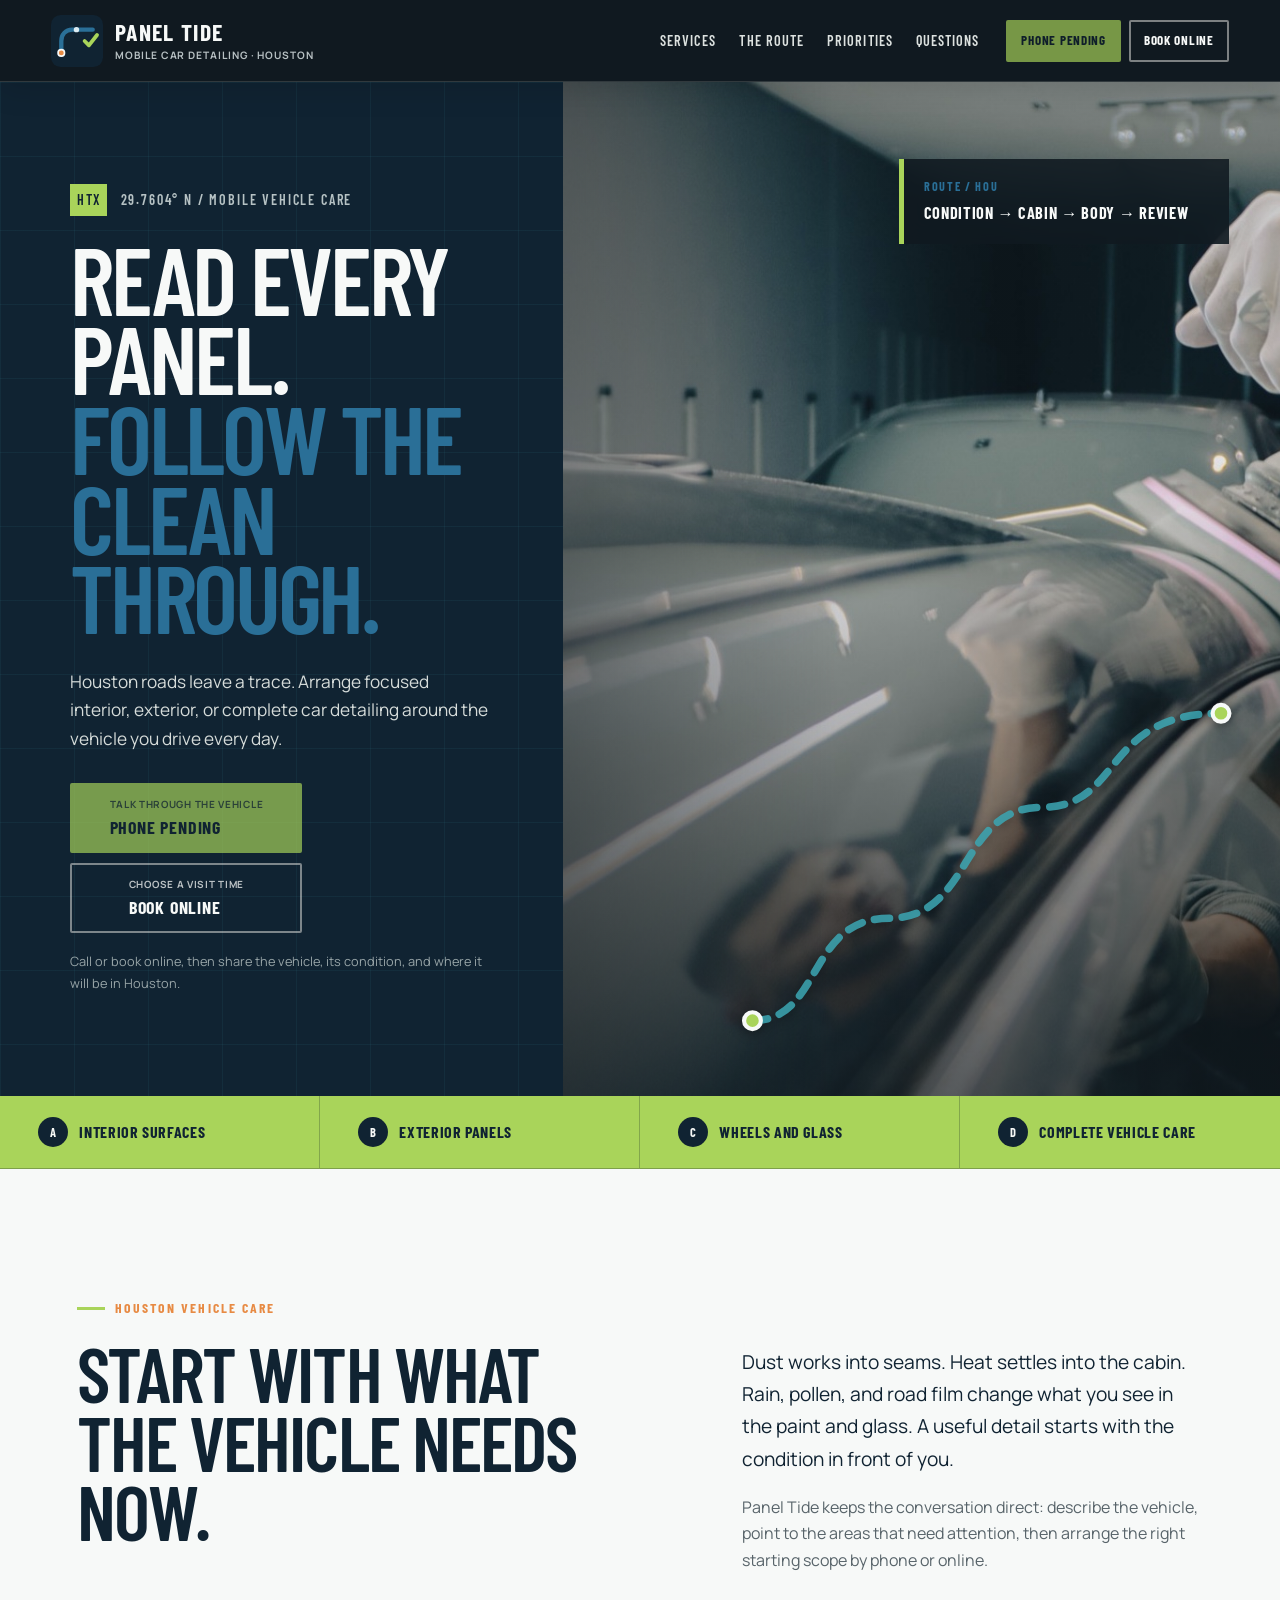
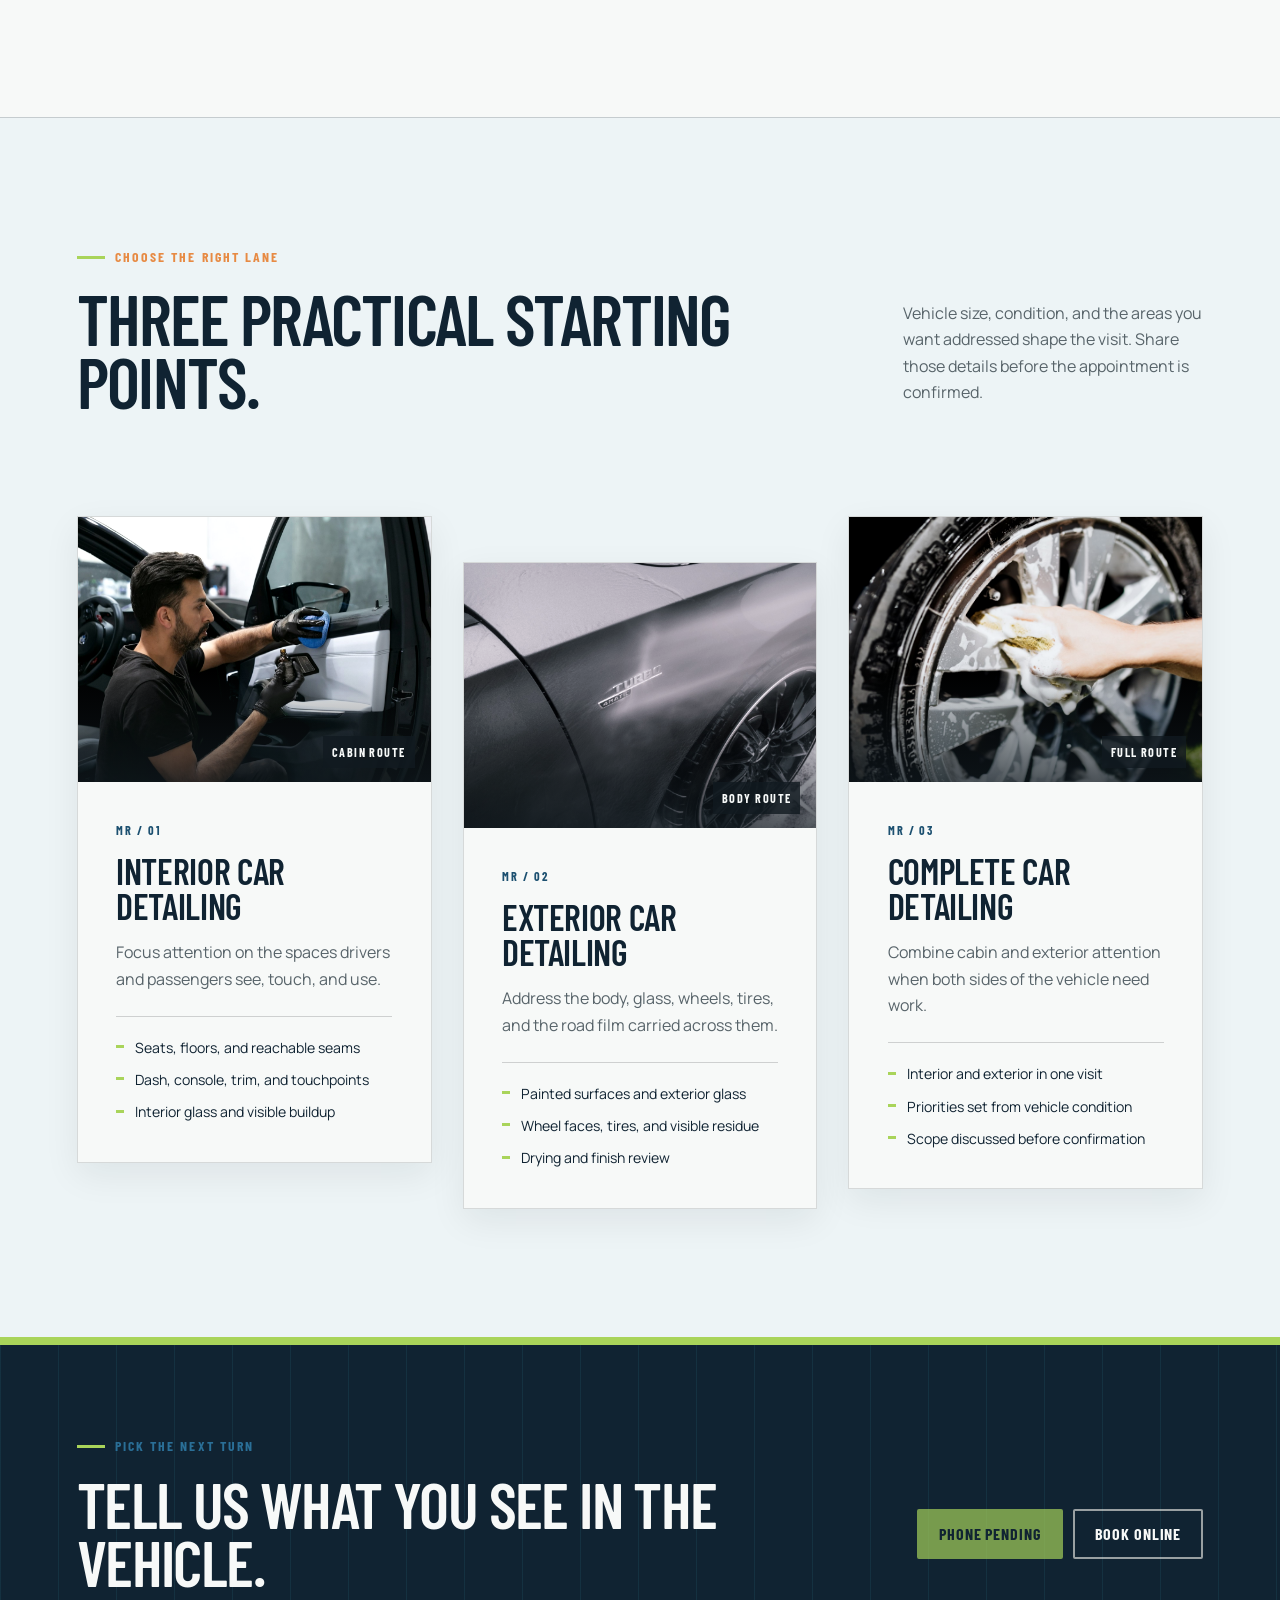
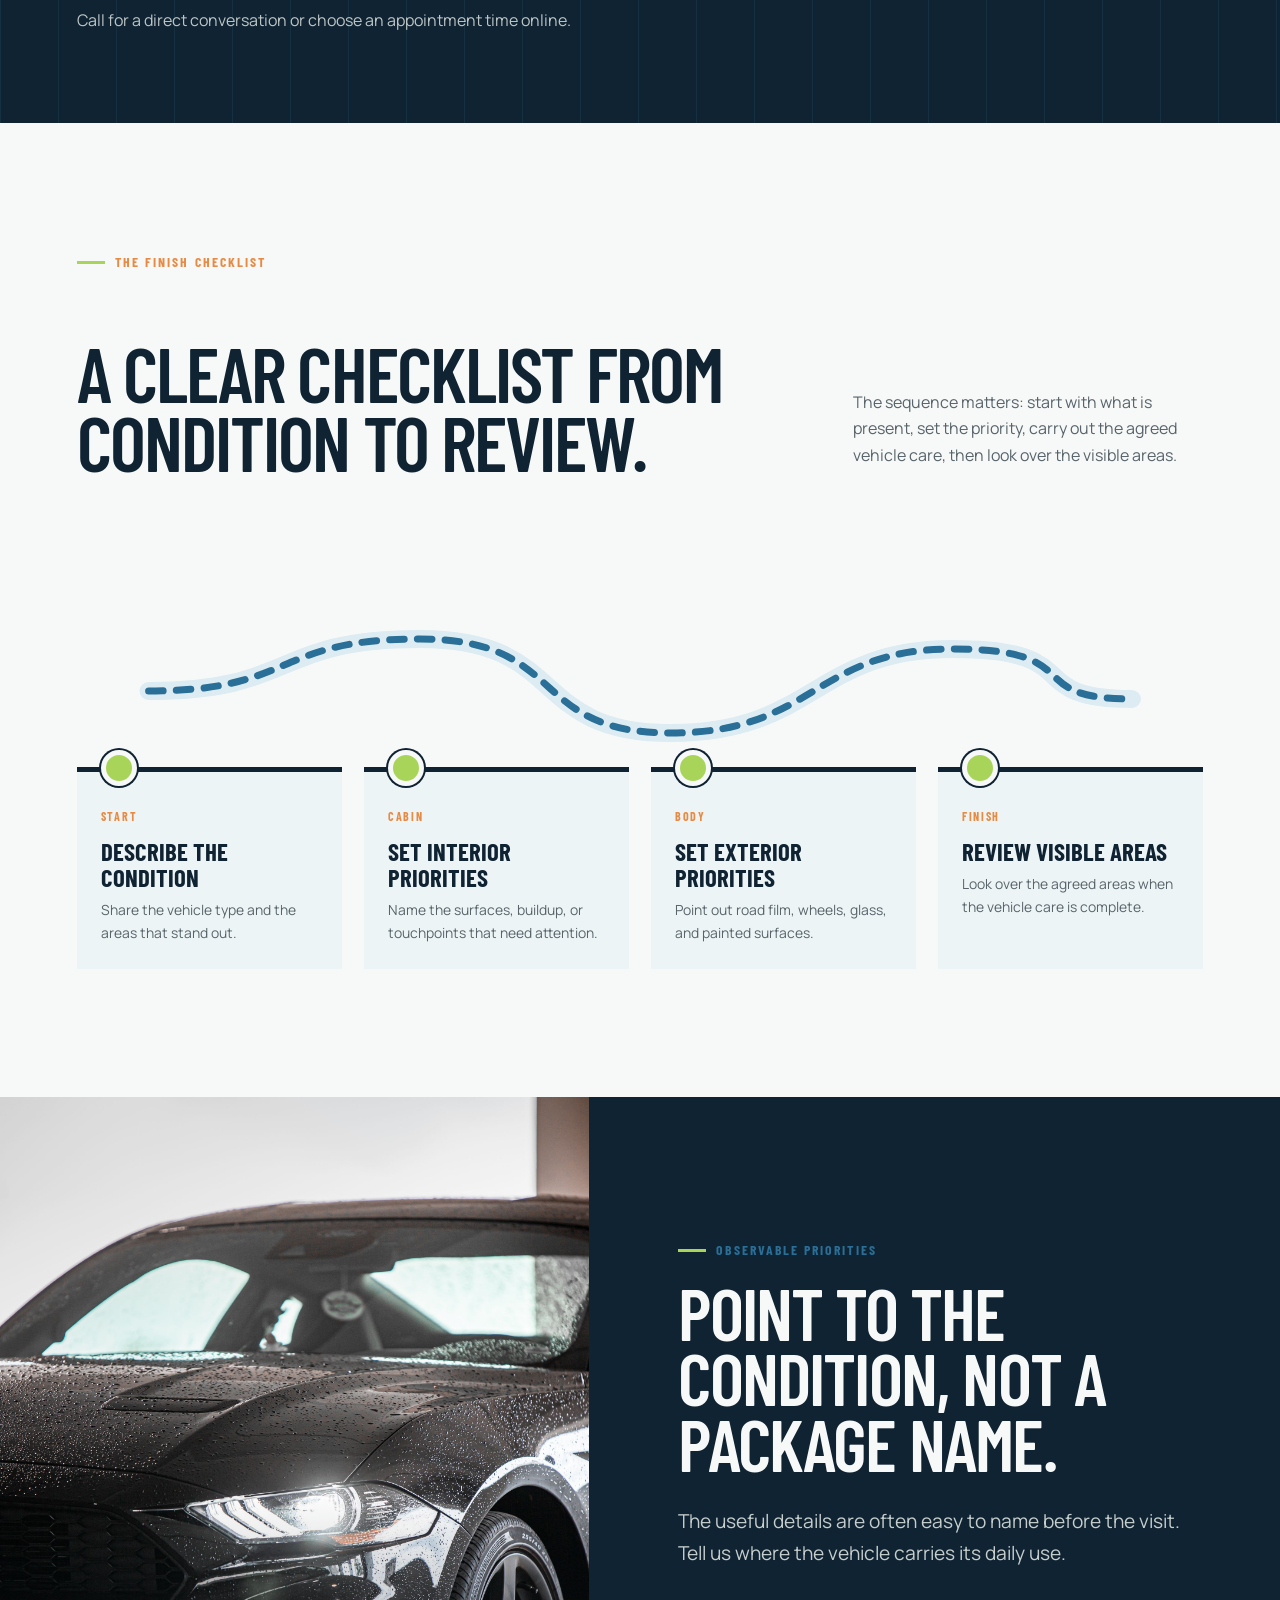
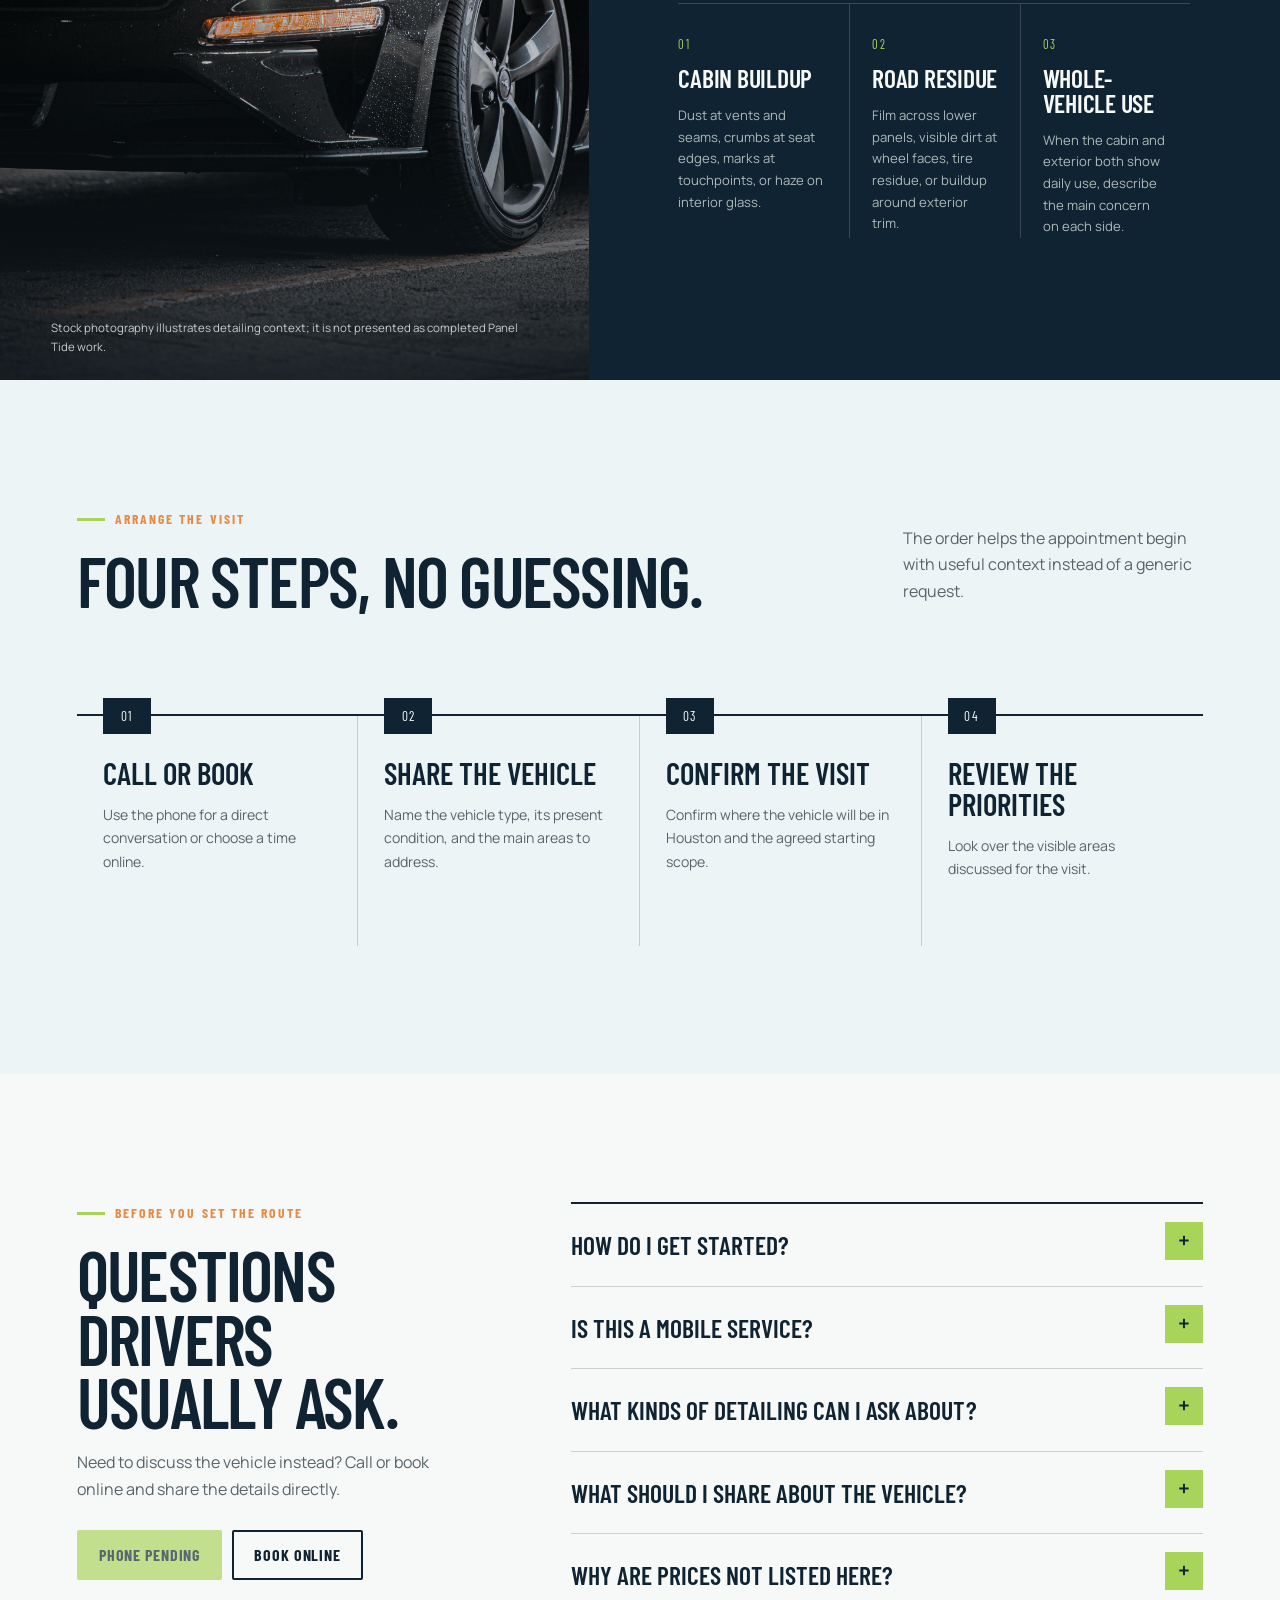
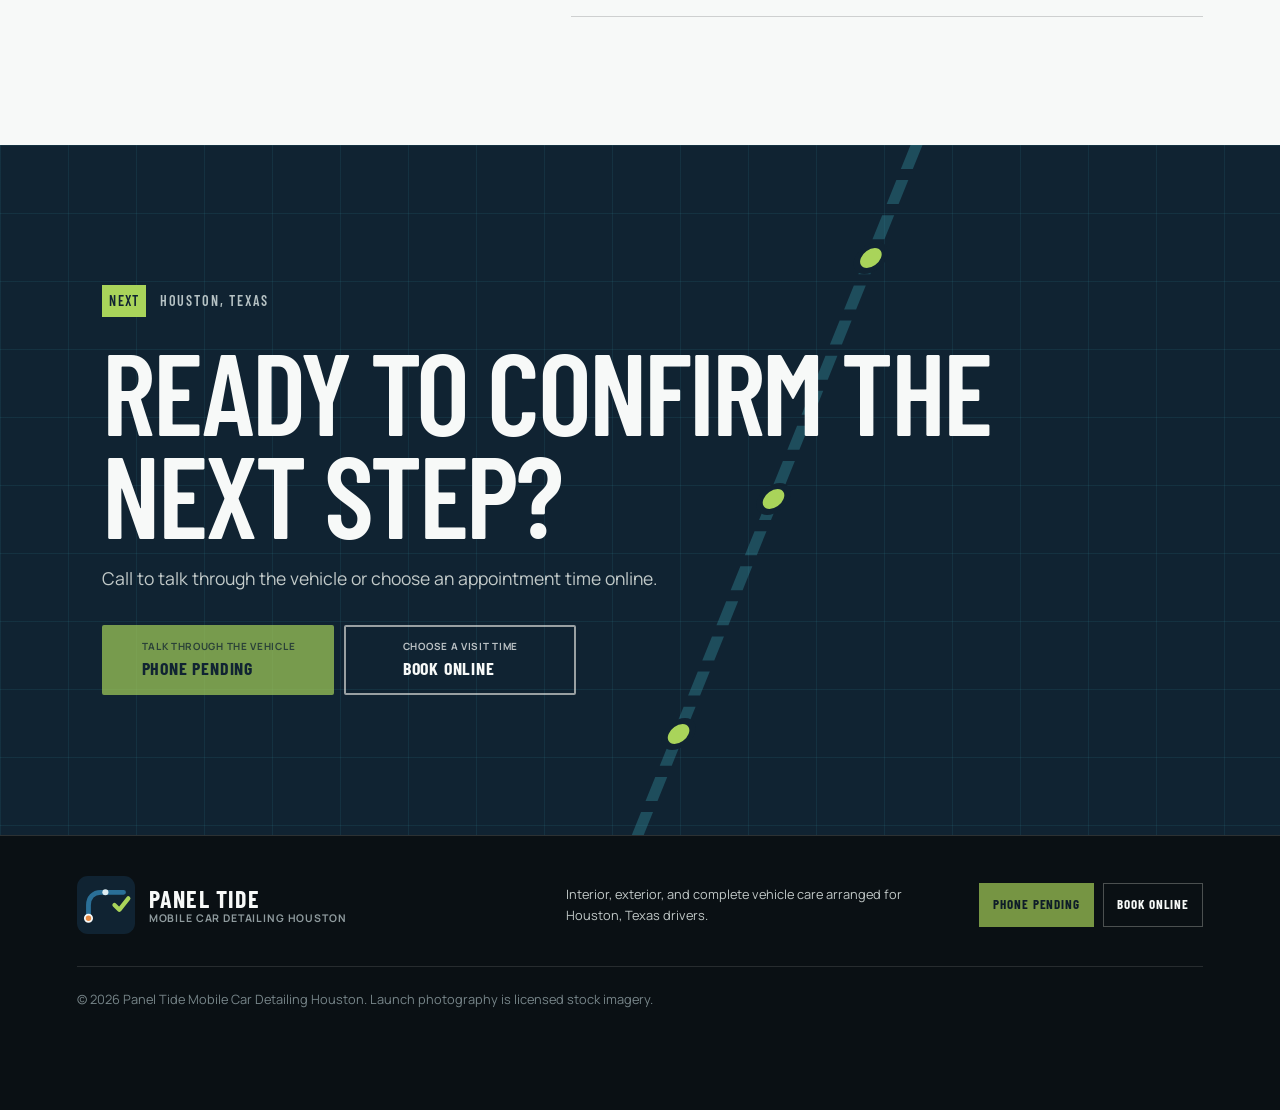
==== index.html @ 8e7f06dc "feat: launch Panel Tide website" ====
<!doctype html>
<html lang="en">
<head>
  <meta charset="utf-8">
  <meta name="viewport" content="width=device-width, initial-scale=1">
  <title>Panel Tide Mobile Car Detailing Houston, TX</title>
  <meta name="description" content="Mobile car detailing in Houston, Texas for interior, exterior, and complete vehicle care. Call Panel Tide or book an appointment online.">
  <meta name="theme-color" content="#102332">
  <meta property="og:title" content="Panel Tide Mobile Car Detailing Houston">
  <meta property="og:description" content="Call or book mobile car detailing for interior, exterior, and complete vehicle care in Houston, Texas.">
  <meta property="og:type" content="website">
  <meta property="og:url" content="https://paneltide.shop/">
  <meta property="og:image" content="https://paneltide.shop/assets/hero-route.jpg">
  <link rel="canonical" href="https://paneltide.shop/">
  <link rel="icon" href="/assets/favicon.svg" type="image/svg+xml">
  <link rel="preconnect" href="https://fonts.googleapis.com">
  <link rel="preconnect" href="https://fonts.gstatic.com" crossorigin>
  <link href="https://fonts.googleapis.com/css2?family=Barlow+Condensed:wght@500;600;700&family=Manrope:wght@400;500;600;700&display=swap" rel="stylesheet">
  <link rel="preload" href="/assets/hero-route.jpg" as="image">
  <link rel="stylesheet" href="/styles.css">
  <script type="application/ld+json">
  {
    "@context": "https://schema.org",
    "@type": "LocalBusiness",
    "name": "Panel Tide Mobile Car Detailing Houston",
    "url": "https://paneltide.shop/",
    "description": "Mobile car detailing in Houston, Texas with interior, exterior, and complete vehicle care appointments.",
    "areaServed": {
      "@type": "City",
      "name": "Houston",
      "containedInPlace": {
        "@type": "State",
        "name": "Texas"
      }
    },
    "hasOfferCatalog": {
      "@type": "OfferCatalog",
      "name": "Car detailing services",
      "itemListElement": [
        {"@type": "Offer", "itemOffered": {"@type": "Service", "name": "Interior car detailing"}},
        {"@type": "Offer", "itemOffered": {"@type": "Service", "name": "Exterior car detailing"}},
        {"@type": "Offer", "itemOffered": {"@type": "Service", "name": "Complete car detailing"}}
      ]
    }
  }
  </script>
</head>
<body>
  <a class="skip-link" href="#main">Skip to content</a>

  <header class="site-header" data-header>
    <a class="brand" href="#top" aria-label="Panel Tide home">
      <img src="/assets/logo.svg" width="52" height="52" alt="">
      <span class="brand-words">
        <strong>Panel Tide</strong>
        <small>Mobile Car Detailing · Houston</small>
      </span>
    </a>

    <button class="menu-toggle" type="button" aria-expanded="false" aria-controls="site-nav">
      <span class="sr-only">Open menu</span>
      <i></i><i></i><i></i>
    </button>

    <nav class="site-nav" id="site-nav" aria-label="Primary navigation">
      <a href="#services">Services</a>
      <a href="#route">The route</a>
      <a href="#priorities">Priorities</a>
      <a href="#questions">Questions</a>
      <div class="nav-actions">
        <a class="button button-call button-small" href="#contact" aria-disabled="true">Phone pending</a>
        <a class="button button-book button-small" href="https://cal.com/sumitdatta/auto-detail-service">Book online</a>
      </div>
    </nav>
  </header>

  <main id="main">
    <section class="hero" id="top">
      <div class="hero-copy">
        <p class="coordinate"><span>HTX</span> 29.7604° N / Mobile vehicle care</p>
        <h1>Read every panel. <em>Follow the clean through.</em></h1>
        <p class="hero-lede">Houston roads leave a trace. Arrange focused interior, exterior, or complete car detailing around the vehicle you drive every day.</p>
        <div class="action-pair hero-actions">
          <a class="button button-call button-large" href="#contact" aria-disabled="true">
            <span>Talk through the vehicle</span>
            <strong>Phone pending</strong>
          </a>
          <a class="button button-book button-large" href="https://cal.com/sumitdatta/auto-detail-service">
            <span>Choose a visit time</span>
            <strong>Book online</strong>
          </a>
        </div>
        <p class="microcopy">Call or book online, then share the vehicle, its condition, and where it will be in Houston.</p>
      </div>

      <div class="hero-image" role="img" aria-label="A polished vehicle panel under inspection light">
        <div class="hero-image-scrim"></div>
        <div class="hero-map-card" aria-hidden="true">
          <span>ROUTE / HOU</span>
          <strong>Condition → Cabin → Body → Review</strong>
        </div>
        <svg class="hero-route-line" viewBox="0 0 700 560" aria-hidden="true">
          <path d="M72 470 C156 470 136 348 235 348 S318 216 416 216 S487 104 630 104"/>
          <circle cx="72" cy="470" r="10"/>
          <circle cx="630" cy="104" r="10"/>
        </svg>
      </div>
    </section>

    <section class="road-strip" aria-label="Service focus">
      <p><span>A</span> Interior surfaces</p>
      <p><span>B</span> Exterior panels</p>
      <p><span>C</span> Wheels and glass</p>
      <p><span>D</span> Complete vehicle care</p>
    </section>

    <section class="section intro" aria-labelledby="intro-title">
      <div class="section-label">Houston vehicle care</div>
      <div class="intro-grid">
        <h2 id="intro-title">Start with what the vehicle needs now.</h2>
        <div class="intro-copy">
          <p class="lead">Dust works into seams. Heat settles into the cabin. Rain, pollen, and road film change what you see in the paint and glass. A useful detail starts with the condition in front of you.</p>
          <p>Panel Tide keeps the conversation direct: describe the vehicle, point to the areas that need attention, then arrange the right starting scope by phone or online.</p>
        </div>
      </div>
    </section>

    <section class="section services" id="services" aria-labelledby="services-title">
      <div class="section-heading">
        <div>
          <p class="section-kicker">Choose the right lane</p>
          <h2 id="services-title">Three practical starting points.</h2>
        </div>
        <p>Vehicle size, condition, and the areas you want addressed shape the visit. Share those details before the appointment is confirmed.</p>
      </div>

      <div class="service-grid">
        <article class="service-card">
          <div class="service-photo">
            <img src="/assets/service-interior.jpg" alt="A vehicle interior receiving careful surface cleaning" loading="lazy">
            <span>Cabin route</span>
          </div>
          <div class="service-content">
            <p class="service-code">MR / 01</p>
            <h3>Interior car detailing</h3>
            <p>Focus attention on the spaces drivers and passengers see, touch, and use.</p>
            <ul>
              <li>Seats, floors, and reachable seams</li>
              <li>Dash, console, trim, and touchpoints</li>
              <li>Interior glass and visible buildup</li>
            </ul>
          </div>
        </article>

        <article class="service-card service-card-offset">
          <div class="service-photo">
            <img src="/assets/service-foam.jpg" alt="A dark car covered with wash foam" loading="lazy">
            <span>Body route</span>
          </div>
          <div class="service-content">
            <p class="service-code">MR / 02</p>
            <h3>Exterior car detailing</h3>
            <p>Address the body, glass, wheels, tires, and the road film carried across them.</p>
            <ul>
              <li>Painted surfaces and exterior glass</li>
              <li>Wheel faces, tires, and visible residue</li>
              <li>Drying and finish review</li>
            </ul>
          </div>
        </article>

        <article class="service-card">
          <div class="service-photo">
            <img src="/assets/service-wheel.jpg" alt="A vehicle wheel covered with cleaning foam" loading="lazy">
            <span>Full route</span>
          </div>
          <div class="service-content">
            <p class="service-code">MR / 03</p>
            <h3>Complete car detailing</h3>
            <p>Combine cabin and exterior attention when both sides of the vehicle need work.</p>
            <ul>
              <li>Interior and exterior in one visit</li>
              <li>Priorities set from vehicle condition</li>
              <li>Scope discussed before confirmation</li>
            </ul>
          </div>
        </article>
      </div>
    </section>

    <section class="route-callout" aria-label="Contact Panel Tide">
      <div>
        <p class="section-kicker">Pick the next turn</p>
        <h2>Tell us what you see in the vehicle.</h2>
        <p>Call for a direct conversation or choose an appointment time online.</p>
      </div>
      <div class="action-pair">
        <a class="button button-call" href="#contact" aria-disabled="true">Phone pending</a>
        <a class="button button-book button-book-light" href="https://cal.com/sumitdatta/auto-detail-service">Book online</a>
      </div>
    </section>

    <section class="section route-section" id="route" aria-labelledby="route-title">
      <div class="route-intro">
        <p class="section-kicker">The finish checklist</p>
        <h2 id="route-title">A clear checklist from condition to review.</h2>
        <p>The sequence matters: start with what is present, set the priority, carry out the agreed vehicle care, then look over the visible areas.</p>
      </div>

      <div class="route-map">
        <svg viewBox="0 0 1100 190" preserveAspectRatio="none" aria-hidden="true">
          <path class="route-base" d="M70 100 C215 100 190 48 335 48 S440 142 580 142 S720 58 855 58 S920 108 1030 108"/>
          <path class="route-progress" d="M70 100 C215 100 190 48 335 48 S440 142 580 142 S720 58 855 58 S920 108 1030 108"/>
        </svg>
        <ol class="waypoints">
          <li>
            <span>Start</span>
            <strong>Describe the condition</strong>
            <p>Share the vehicle type and the areas that stand out.</p>
          </li>
          <li>
            <span>Cabin</span>
            <strong>Set interior priorities</strong>
            <p>Name the surfaces, buildup, or touchpoints that need attention.</p>
          </li>
          <li>
            <span>Body</span>
            <strong>Set exterior priorities</strong>
            <p>Point out road film, wheels, glass, and painted surfaces.</p>
          </li>
          <li>
            <span>Finish</span>
            <strong>Review visible areas</strong>
            <p>Look over the agreed areas when the vehicle care is complete.</p>
          </li>
        </ol>
      </div>
    </section>

    <section class="priorities" id="priorities" aria-labelledby="priorities-title">
      <div class="priority-image">
        <img src="/assets/detail-wet-paint.jpg" alt="Water droplets reflecting light on dark vehicle paint" loading="lazy">
        <p>Stock photography illustrates detailing context; it is not presented as completed Panel Tide work.</p>
      </div>
      <div class="priority-copy">
        <p class="section-kicker">Observable priorities</p>
        <h2 id="priorities-title">Point to the condition, not a package name.</h2>
        <p class="lead">The useful details are often easy to name before the visit. Tell us where the vehicle carries its daily use.</p>
        <div class="priority-list">
          <article>
            <span>01</span>
            <h3>Cabin buildup</h3>
            <p>Dust at vents and seams, crumbs at seat edges, marks at touchpoints, or haze on interior glass.</p>
          </article>
          <article>
            <span>02</span>
            <h3>Road residue</h3>
            <p>Film across lower panels, visible dirt at wheel faces, tire residue, or buildup around exterior trim.</p>
          </article>
          <article>
            <span>03</span>
            <h3>Whole-vehicle use</h3>
            <p>When the cabin and exterior both show daily use, describe the main concern on each side.</p>
          </article>
        </div>
      </div>
    </section>

    <section class="section process" aria-labelledby="process-title">
      <div class="section-heading">
        <div>
          <p class="section-kicker">Arrange the visit</p>
          <h2 id="process-title">Four steps, no guessing.</h2>
        </div>
        <p>The order helps the appointment begin with useful context instead of a generic request.</p>
      </div>
      <ol class="process-grid">
        <li><span>Call or book</span><p>Use the phone for a direct conversation or choose a time online.</p></li>
        <li><span>Share the vehicle</span><p>Name the vehicle type, its present condition, and the main areas to address.</p></li>
        <li><span>Confirm the visit</span><p>Confirm where the vehicle will be in Houston and the agreed starting scope.</p></li>
        <li><span>Review the priorities</span><p>Look over the visible areas discussed for the visit.</p></li>
      </ol>
    </section>

    <section class="section questions" id="questions" aria-labelledby="questions-title">
      <div class="questions-intro">
        <p class="section-kicker">Before you set the route</p>
        <h2 id="questions-title">Questions drivers usually ask.</h2>
        <p>Need to discuss the vehicle instead? Call or book online and share the details directly.</p>
        <div class="action-pair questions-actions">
          <a class="button button-call" href="#contact" aria-disabled="true">Phone pending</a>
          <a class="button button-book button-book-dark" href="https://cal.com/sumitdatta/auto-detail-service">Book online</a>
        </div>
      </div>
      <div class="faq-list">
        <details>
          <summary>How do I get started?</summary>
          <p>Phone pending or book online. Share the vehicle type, its condition, the areas that need attention, and where it will be in Houston.</p>
        </details>
        <details>
          <summary>Is this a mobile service?</summary>
          <p>Yes. Panel Tide is built around mobile car detailing in Houston. Confirm the location and visit details when you call or book.</p>
        </details>
        <details>
          <summary>What kinds of detailing can I ask about?</summary>
          <p>Start with interior, exterior, or complete car detailing. The vehicle size, condition, and visible priorities help shape the scope.</p>
        </details>
        <details>
          <summary>What should I share about the vehicle?</summary>
          <p>Share the vehicle type, what you can see now, any areas that need focused attention, and where the vehicle will be for the visit.</p>
        </details>
        <details>
          <summary>Why are prices not listed here?</summary>
          <p>Vehicle size, condition, and the requested scope vary. Discuss the vehicle by phone or through the booking path before the visit is confirmed.</p>
        </details>
      </div>
    </section>

    <section class="final-cta" id="contact">
      <div class="final-route-mark" aria-hidden="true">
        <span></span><span></span><span></span>
      </div>
      <p class="coordinate"><span>NEXT</span> Houston, Texas</p>
      <h2>Ready to confirm the next step?</h2>
      <p>Call to talk through the vehicle or choose an appointment time online.</p>
      <div class="action-pair final-actions">
        <a class="button button-call button-large" href="#contact" aria-disabled="true">
          <span>Talk through the vehicle</span>
          <strong>Phone pending</strong>
        </a>
        <a class="button button-book button-book-light button-large" href="https://cal.com/sumitdatta/auto-detail-service">
          <span>Choose a visit time</span>
          <strong>Book online</strong>
        </a>
      </div>
    </section>
  </main>

  <footer class="site-footer">
    <div class="footer-brand">
      <img src="/assets/logo.svg" width="58" height="58" alt="">
      <div><strong>Panel Tide</strong><span>Mobile Car Detailing Houston</span></div>
    </div>
    <p>Interior, exterior, and complete vehicle care arranged for Houston, Texas drivers.</p>
    <div class="footer-actions">
      <a href="#contact" aria-disabled="true">Phone pending</a>
      <a href="https://cal.com/sumitdatta/auto-detail-service">Book online</a>
    </div>
    <p class="footer-fine">© <span data-year>2026</span> Panel Tide Mobile Car Detailing Houston. Launch photography is licensed stock imagery.</p>
  </footer>

  <div class="mobile-action-bar" aria-label="Contact options">
    <a href="#contact" aria-disabled="true"><span>Call</span><strong>Phone pending</strong></a>
    <a href="https://cal.com/sumitdatta/auto-detail-service"><span>Schedule</span><strong>Book online</strong></a>
  </div>

  <script src="/script.js" defer></script>
</body>
</html>
---- styles.css ----
:root {
  --asphalt: #111a20;
  --asphalt-2: #1b2830;
  --rain: #3ca6b3;
  --rain-deep: #237985;
  --lane: #f5f3ed;
  --concrete: #d6d7d1;
  --concrete-light: #e8e8e2;
  --signal: #f2a900;
  --signal-dark: #b87700;
  --tail: #7a2738;
  --white: #ffffff;
  --ink-muted: #58646a;
  --line: rgba(17, 26, 32, 0.18);
  --header-height: 82px;
  --display: "Barlow Condensed", "Arial Narrow", sans-serif;
  --body: "Manrope", "Trebuchet MS", sans-serif;
  --shadow: 0 32px 80px rgba(17, 26, 32, 0.16);
}

/* Panel Tide identity layer */
:root {
  --asphalt: #102332;
  --asphalt-2: #1c3a4d;
  --rain: #2a6f97;
  --rain-deep: #1c5070;
  --lane: #f7f9f8;
  --concrete: #ddecf2;
  --concrete-light: #edf4f6;
  --signal: #a9d45a;
  --signal-dark: #6f9b2d;
  --tail: #e78a43;
}

a[aria-disabled="true"] {
  pointer-events: none;
  cursor: not-allowed;
  opacity: 0.68;
}

* {
  box-sizing: border-box;
}

html {
  scroll-behavior: smooth;
  scroll-padding-top: calc(var(--header-height) + 18px);
}

body {
  margin: 0;
  overflow-x: hidden;
  background: var(--lane);
  color: var(--asphalt);
  font-family: var(--body);
  font-size: 16px;
  line-height: 1.65;
  -webkit-font-smoothing: antialiased;
}

body.menu-open {
  overflow: hidden;
}

img,
svg {
  display: block;
  max-width: 100%;
}

a {
  color: inherit;
}

button,
summary {
  font: inherit;
}

:focus-visible {
  outline: 3px solid var(--signal);
  outline-offset: 4px;
}

.sr-only {
  position: absolute;
  width: 1px;
  height: 1px;
  padding: 0;
  margin: -1px;
  overflow: hidden;
  clip: rect(0, 0, 0, 0);
  white-space: nowrap;
  border: 0;
}

.skip-link {
  position: fixed;
  z-index: 1000;
  top: 12px;
  left: 12px;
  padding: 10px 16px;
  background: var(--signal);
  color: var(--asphalt);
  font-weight: 800;
  text-decoration: none;
  transform: translateY(-160%);
}

.skip-link:focus {
  transform: translateY(0);
}

.site-header {
  position: fixed;
  z-index: 100;
  inset: 0 0 auto;
  min-height: var(--header-height);
  display: flex;
  align-items: center;
  justify-content: space-between;
  gap: 24px;
  padding: 12px clamp(20px, 4vw, 68px);
  color: var(--lane);
  background: rgba(17, 26, 32, 0.96);
  border-bottom: 1px solid rgba(245, 243, 237, 0.14);
  box-shadow: 0 8px 30px rgba(0, 0, 0, 0.12);
  backdrop-filter: blur(18px);
  transition: background 180ms ease, box-shadow 180ms ease;
}

.site-header.is-scrolled {
  background: rgba(17, 26, 32, 0.985);
  box-shadow: 0 12px 34px rgba(0, 0, 0, 0.24);
}

.brand {
  display: inline-flex;
  align-items: center;
  gap: 12px;
  min-width: 0;
  color: var(--lane);
  text-decoration: none;
}

.brand img {
  flex: 0 0 auto;
}

.brand-words {
  display: grid;
  line-height: 1.05;
}

.brand-words strong {
  font-family: var(--display);
  font-size: 1.48rem;
  font-weight: 700;
  letter-spacing: 0.055em;
  text-transform: uppercase;
}

.brand-words small {
  margin-top: 5px;
  color: #b7c0c3;
  font-size: 0.64rem;
  font-weight: 700;
  letter-spacing: 0.09em;
  text-transform: uppercase;
}

.site-nav {
  display: flex;
  align-items: center;
  gap: clamp(15px, 1.8vw, 28px);
}

.site-nav > a {
  color: #dce1df;
  font-family: var(--display);
  font-size: 0.89rem;
  font-weight: 600;
  letter-spacing: 0.075em;
  text-decoration: none;
  text-transform: uppercase;
}

.site-nav > a:hover {
  color: var(--signal);
}

.nav-actions {
  display: flex;
  gap: 8px;
  margin-left: 4px;
}

.menu-toggle {
  display: none;
  width: 46px;
  height: 46px;
  padding: 10px;
  color: var(--lane);
  background: transparent;
  border: 1px solid rgba(245, 243, 237, 0.25);
  cursor: pointer;
}

.menu-toggle i {
  display: block;
  height: 2px;
  margin: 5px 0;
  background: currentColor;
  transition: transform 180ms ease, opacity 180ms ease;
}

.menu-toggle[aria-expanded="true"] i:nth-of-type(1) {
  transform: translateY(7px) rotate(45deg);
}

.menu-toggle[aria-expanded="true"] i:nth-of-type(2) {
  opacity: 0;
}

.menu-toggle[aria-expanded="true"] i:nth-of-type(3) {
  transform: translateY(-7px) rotate(-45deg);
}

.button {
  display: inline-flex;
  align-items: center;
  justify-content: center;
  min-height: 50px;
  padding: 13px 20px;
  border: 2px solid transparent;
  border-radius: 2px;
  font-family: var(--display);
  font-size: 1rem;
  font-weight: 700;
  letter-spacing: 0.055em;
  line-height: 1.15;
  text-align: center;
  text-decoration: none;
  text-transform: uppercase;
  transition: transform 180ms ease, background 180ms ease, border-color 180ms ease, color 180ms ease;
}

.button:hover {
  transform: translateY(-2px);
}

.button-small {
  min-height: 42px;
  padding: 10px 13px;
  font-size: 0.82rem;
}

.button-large {
  min-width: 232px;
  min-height: 70px;
  display: grid;
  justify-items: start;
  gap: 4px;
  padding: 13px 20px;
  text-align: left;
}

.button-large span {
  font-family: var(--body);
  font-size: 0.62rem;
  font-weight: 700;
  letter-spacing: 0.07em;
  opacity: 0.74;
  text-transform: uppercase;
}

.button-large strong {
  font-family: var(--display);
  font-size: 1.12rem;
  letter-spacing: 0.045em;
}

.button-call {
  color: var(--asphalt);
  background: var(--signal);
  border-color: var(--signal);
}

.button-call:hover {
  background: #ffc33d;
  border-color: #ffc33d;
}

.button-book {
  color: var(--lane);
  background: transparent;
  border-color: rgba(245, 243, 237, 0.48);
}

.button-book:hover {
  color: var(--white);
  border-color: var(--rain);
  background: rgba(60, 166, 179, 0.16);
}

.button-book-light {
  color: var(--lane);
  border-color: rgba(245, 243, 237, 0.6);
}

.button-book-dark {
  color: var(--asphalt);
  border-color: var(--asphalt);
}

.button-book-dark:hover {
  color: var(--asphalt);
  background: rgba(60, 166, 179, 0.12);
  border-color: var(--rain-deep);
}

.action-pair {
  display: flex;
  flex-wrap: wrap;
  gap: 10px;
}

.hero {
  min-height: 720px;
  display: grid;
  grid-template-columns: minmax(0, 0.88fr) minmax(0, 1.12fr);
  padding-top: var(--header-height);
  background: var(--asphalt);
  color: var(--lane);
}

.hero-copy {
  position: relative;
  z-index: 2;
  display: flex;
  flex-direction: column;
  justify-content: center;
  padding: clamp(68px, 8vw, 132px) clamp(28px, 5.5vw, 96px);
  background:
    linear-gradient(90deg, rgba(60, 166, 179, 0.08) 1px, transparent 1px) 0 0 / 74px 74px,
    linear-gradient(rgba(60, 166, 179, 0.08) 1px, transparent 1px) 0 0 / 74px 74px,
    var(--asphalt);
}

.coordinate {
  margin: 0 0 22px;
  color: #b6c2c4;
  font-family: var(--display);
  font-size: 0.88rem;
  font-weight: 600;
  letter-spacing: 0.13em;
  text-transform: uppercase;
}

.coordinate span {
  display: inline-block;
  margin-right: 9px;
  padding: 4px 7px;
  color: var(--asphalt);
  background: var(--signal);
  letter-spacing: 0.08em;
}

.hero h1 {
  max-width: 760px;
  margin: 0;
  font-family: var(--display);
  font-size: clamp(4.6rem, 7.5vw, 8.8rem);
  font-weight: 600;
  letter-spacing: -0.035em;
  line-height: 0.83;
  text-transform: uppercase;
}

.hero h1 em {
  display: block;
  color: var(--rain);
  font-style: normal;
}

.hero-lede {
  max-width: 650px;
  margin: 32px 0 28px;
  color: #d6dcda;
  font-size: clamp(1.05rem, 1.35vw, 1.3rem);
  line-height: 1.65;
}

.hero-actions {
  margin-top: 2px;
}

.microcopy {
  max-width: 610px;
  margin: 18px 0 0;
  color: #97a4a7;
  font-size: 0.8rem;
}

.hero-image {
  position: relative;
  min-height: 640px;
  overflow: hidden;
  background: #17191a url("/assets/hero-route.jpg") center 62% / cover no-repeat;
}

.hero-image-scrim {
  position: absolute;
  inset: 0;
  background:
    linear-gradient(90deg, rgba(17, 26, 32, 0.4), transparent 38%),
    linear-gradient(180deg, rgba(17, 26, 32, 0.2), transparent 36%, rgba(17, 26, 32, 0.62));
}

.hero-map-card {
  position: absolute;
  z-index: 2;
  top: clamp(38px, 6vw, 92px);
  right: clamp(24px, 4vw, 68px);
  width: min(330px, calc(100% - 48px));
  padding: 17px 20px;
  color: var(--lane);
  background: rgba(17, 26, 32, 0.88);
  border-left: 5px solid var(--signal);
  backdrop-filter: blur(12px);
}

.hero-map-card span {
  display: block;
  margin-bottom: 4px;
  color: var(--rain);
  font-family: var(--display);
  font-size: 0.76rem;
  font-weight: 700;
  letter-spacing: 0.14em;
}

.hero-map-card strong {
  font-family: var(--display);
  font-size: 1.02rem;
  letter-spacing: 0.04em;
  text-transform: uppercase;
}

.hero-route-line {
  position: absolute;
  z-index: 2;
  inset: auto 0 0 auto;
  width: min(82%, 760px);
  height: auto;
  filter: drop-shadow(0 2px 6px rgba(0, 0, 0, 0.45));
}

.hero-route-line path {
  fill: none;
  stroke: rgba(60, 166, 179, 0.86);
  stroke-width: 9;
  stroke-linecap: round;
  stroke-dasharray: 18 15;
}

.hero-route-line circle {
  fill: var(--signal);
  stroke: var(--lane);
  stroke-width: 5;
}

.road-strip {
  display: grid;
  grid-template-columns: repeat(4, 1fr);
  background: var(--signal);
  border-bottom: 1px solid rgba(17, 26, 32, 0.28);
}

.road-strip p {
  display: flex;
  align-items: center;
  gap: 11px;
  min-height: 72px;
  margin: 0;
  padding: 15px clamp(18px, 3vw, 42px);
  border-right: 1px solid rgba(17, 26, 32, 0.25);
  font-family: var(--display);
  font-size: 1rem;
  font-weight: 700;
  letter-spacing: 0.04em;
  text-transform: uppercase;
}

.road-strip p:last-child {
  border-right: 0;
}

.road-strip span {
  display: inline-grid;
  width: 30px;
  height: 30px;
  place-items: center;
  color: var(--lane);
  background: var(--asphalt);
  border-radius: 50%;
  font-size: 0.78rem;
}

.section {
  padding: clamp(86px, 10vw, 156px) clamp(24px, 6vw, 104px);
}

.section-label,
.section-kicker {
  margin: 0 0 18px;
  color: var(--tail);
  font-family: var(--display);
  font-size: 0.86rem;
  font-weight: 700;
  letter-spacing: 0.15em;
  text-transform: uppercase;
}

.section-kicker::before,
.section-label::before {
  content: "";
  display: inline-block;
  width: 28px;
  height: 3px;
  margin: 0 10px 3px 0;
  background: var(--signal);
}

.intro {
  background: var(--lane);
}

.intro-grid {
  display: grid;
  grid-template-columns: minmax(0, 1.1fr) minmax(360px, 0.9fr);
  gap: clamp(42px, 8vw, 132px);
  align-items: start;
}

.intro h2,
.section-heading h2,
.route-intro h2,
.priority-copy h2,
.questions-intro h2,
.final-cta h2,
.route-callout h2 {
  margin: 0;
  font-family: var(--display);
  font-size: clamp(3.4rem, 6vw, 7rem);
  font-weight: 600;
  letter-spacing: -0.025em;
  line-height: 0.9;
  text-transform: uppercase;
}

.intro-copy {
  padding-top: 8px;
}

.lead {
  margin-top: 0;
  font-size: clamp(1.15rem, 1.5vw, 1.38rem);
  line-height: 1.68;
}

.intro-copy p:last-child {
  color: var(--ink-muted);
}

.services {
  background: var(--concrete-light);
  border-top: 1px solid var(--line);
}

.section-heading {
  display: grid;
  grid-template-columns: minmax(0, 1.45fr) minmax(300px, 0.55fr);
  gap: clamp(40px, 7vw, 112px);
  align-items: end;
  margin-bottom: clamp(54px, 8vw, 104px);
}

.section-heading h2 {
  font-size: clamp(3.4rem, 5.5vw, 6.7rem);
}

.section-heading > p {
  margin: 0 0 8px;
  color: var(--ink-muted);
}

.service-grid {
  display: grid;
  grid-template-columns: repeat(3, minmax(0, 1fr));
  gap: clamp(18px, 2.4vw, 38px);
  align-items: start;
}

.service-card {
  min-width: 0;
  background: var(--lane);
  border: 1px solid rgba(17, 26, 32, 0.14);
  box-shadow: 0 12px 34px rgba(17, 26, 32, 0.07);
}

.service-card-offset {
  margin-top: 46px;
}

.service-photo {
  position: relative;
  aspect-ratio: 4 / 3;
  overflow: hidden;
  background: var(--asphalt-2);
}

.service-photo::after {
  content: "";
  position: absolute;
  inset: 0;
  background: linear-gradient(180deg, transparent 58%, rgba(17, 26, 32, 0.72));
}

.service-photo img {
  width: 100%;
  height: 100%;
  object-fit: cover;
  filter: saturate(0.82) contrast(1.06);
  transition: transform 450ms ease;
}

.service-card:hover .service-photo img {
  transform: scale(1.025);
}

.service-photo span {
  position: absolute;
  z-index: 2;
  right: 16px;
  bottom: 14px;
  padding: 6px 9px;
  color: var(--lane);
  background: rgba(17, 26, 32, 0.8);
  font-family: var(--display);
  font-size: 0.76rem;
  font-weight: 700;
  letter-spacing: 0.12em;
  text-transform: uppercase;
}

.service-content {
  padding: clamp(24px, 3vw, 42px);
}

.service-code {
  margin: 0 0 14px;
  color: var(--rain-deep);
  font-family: var(--display);
  font-size: 0.77rem;
  font-weight: 700;
  letter-spacing: 0.16em;
}

.service-content h3,
.priority-list h3 {
  margin: 0 0 14px;
  font-family: var(--display);
  font-size: clamp(2rem, 2.8vw, 3rem);
  font-weight: 600;
  letter-spacing: -0.01em;
  line-height: 0.96;
  text-transform: uppercase;
}

.service-content > p:not(.service-code) {
  color: var(--ink-muted);
}

.service-content ul {
  display: grid;
  gap: 9px;
  margin: 24px 0 0;
  padding: 19px 0 0;
  border-top: 1px solid var(--line);
  list-style: none;
}

.service-content li {
  position: relative;
  padding-left: 19px;
  font-size: 0.88rem;
}

.service-content li::before {
  content: "";
  position: absolute;
  top: 0.66em;
  left: 0;
  width: 8px;
  height: 3px;
  background: var(--signal);
}

.route-callout {
  display: grid;
  grid-template-columns: minmax(0, 1fr) auto;
  gap: 42px;
  align-items: center;
  padding: clamp(62px, 7vw, 92px) clamp(24px, 6vw, 104px);
  color: var(--lane);
  background:
    linear-gradient(90deg, rgba(60, 166, 179, 0.11) 1px, transparent 1px) 0 0 / 58px 58px,
    var(--asphalt);
  border-top: 8px solid var(--signal);
}

.route-callout h2 {
  max-width: 850px;
  font-size: clamp(3.2rem, 5vw, 6rem);
}

.route-callout .section-kicker {
  color: var(--rain);
}

.route-callout p:not(.section-kicker) {
  margin-bottom: 0;
  color: #bdc6c6;
}

.route-callout .action-pair {
  justify-content: flex-end;
}

.route-section {
  background: var(--lane);
}

.route-intro {
  display: grid;
  grid-template-columns: minmax(0, 1.1fr) minmax(300px, 0.55fr);
  gap: clamp(34px, 6vw, 94px);
  align-items: end;
}

.route-intro .section-kicker {
  grid-column: 1 / -1;
  margin-bottom: -12px;
}

.route-intro > p:last-child {
  margin: 0 0 8px;
  color: var(--ink-muted);
}

.route-map {
  position: relative;
  margin-top: clamp(76px, 9vw, 126px);
  padding-top: 176px;
}

.route-map > svg {
  position: absolute;
  top: 0;
  left: 0;
  width: 100%;
  height: 190px;
  overflow: visible;
}

.route-base,
.route-progress {
  fill: none;
  stroke-linecap: round;
  stroke-linejoin: round;
}

.route-base {
  stroke: var(--concrete);
  stroke-width: 18;
}

.route-progress {
  stroke: var(--rain);
  stroke-width: 7;
  stroke-dasharray: 14 13;
}

.waypoints {
  display: grid;
  grid-template-columns: repeat(4, minmax(0, 1fr));
  gap: 22px;
  margin: 0;
  padding: 0;
  list-style: none;
}

.waypoints li {
  position: relative;
  padding: 30px 24px 24px;
  background: var(--concrete-light);
  border-top: 5px solid var(--asphalt);
}

.waypoints li::before {
  content: "";
  position: absolute;
  top: -22px;
  left: 24px;
  width: 26px;
  height: 26px;
  background: var(--signal);
  border: 5px solid var(--lane);
  border-radius: 50%;
  box-shadow: 0 0 0 2px var(--asphalt);
}

.waypoints span {
  color: var(--tail);
  font-family: var(--display);
  font-size: 0.75rem;
  font-weight: 700;
  letter-spacing: 0.14em;
  text-transform: uppercase;
}

.waypoints strong {
  display: block;
  margin: 9px 0;
  font-family: var(--display);
  font-size: 1.55rem;
  line-height: 1.05;
  text-transform: uppercase;
}

.waypoints p {
  margin: 0;
  color: var(--ink-muted);
  font-size: 0.87rem;
}

.priorities {
  display: grid;
  grid-template-columns: minmax(0, 0.92fr) minmax(0, 1.08fr);
  min-height: 760px;
  color: var(--lane);
  background: var(--asphalt);
}

.priority-image {
  position: relative;
  min-height: 620px;
  overflow: hidden;
}

.priority-image::after {
  content: "";
  position: absolute;
  inset: 0;
  background: linear-gradient(180deg, transparent 45%, rgba(17, 26, 32, 0.86));
}

.priority-image img {
  width: 100%;
  height: 100%;
  object-fit: cover;
}

.priority-image p {
  position: absolute;
  z-index: 2;
  right: clamp(22px, 4vw, 60px);
  bottom: 24px;
  left: clamp(22px, 4vw, 60px);
  margin: 0;
  color: #c5cccc;
  font-size: 0.72rem;
}

.priority-copy {
  display: flex;
  flex-direction: column;
  justify-content: center;
  padding: clamp(74px, 9vw, 136px) clamp(30px, 7vw, 116px);
}

.priority-copy .section-kicker {
  color: var(--rain);
}

.priority-copy h2 {
  font-size: clamp(3.6rem, 5.7vw, 6.8rem);
}

.priority-copy > .lead {
  max-width: 760px;
  margin: 28px 0 34px;
  color: #c5cecc;
}

.priority-list {
  display: grid;
  grid-template-columns: repeat(3, minmax(0, 1fr));
  border-top: 1px solid rgba(245, 243, 237, 0.18);
}

.priority-list article {
  padding: 26px 22px 0 0;
}

.priority-list article + article {
  padding-left: 22px;
  border-left: 1px solid rgba(245, 243, 237, 0.18);
}

.priority-list span {
  color: var(--signal);
  font-family: var(--display);
  font-size: 0.78rem;
  letter-spacing: 0.14em;
}

.priority-list h3 {
  margin-top: 10px;
  font-size: 1.6rem;
}

.priority-list p {
  margin-bottom: 0;
  color: #aeb8b8;
  font-size: 0.82rem;
}

.process {
  background: var(--concrete-light);
}

.process-grid {
  display: grid;
  grid-template-columns: repeat(4, minmax(0, 1fr));
  margin: 0;
  padding: 0;
  border-top: 2px solid var(--asphalt);
  list-style: none;
  counter-reset: route-step;
}

.process-grid li {
  position: relative;
  min-height: 230px;
  padding: 42px 26px 24px;
  border-right: 1px solid var(--line);
  counter-increment: route-step;
}

.process-grid li:last-child {
  border-right: 0;
}

.process-grid li::before {
  content: counter(route-step, decimal-leading-zero);
  position: absolute;
  top: -18px;
  left: 26px;
  display: grid;
  min-width: 48px;
  height: 36px;
  place-items: center;
  color: var(--lane);
  background: var(--asphalt);
  font-family: var(--display);
  font-size: 0.84rem;
  letter-spacing: 0.1em;
}

.process-grid span {
  display: block;
  font-family: var(--display);
  font-size: clamp(1.8rem, 2.4vw, 2.7rem);
  font-weight: 600;
  line-height: 1;
  text-transform: uppercase;
}

.process-grid p {
  color: var(--ink-muted);
  font-size: 0.88rem;
}

.questions {
  display: grid;
  grid-template-columns: minmax(0, 0.75fr) minmax(0, 1.25fr);
  gap: clamp(50px, 9vw, 150px);
  background: var(--lane);
}

.questions-intro {
  align-self: start;
}

.questions-intro h2 {
  font-size: clamp(3.5rem, 5.5vw, 6.4rem);
}

.questions-intro > p:not(.section-kicker) {
  color: var(--ink-muted);
}

.questions-actions {
  margin-top: 28px;
}

.faq-list {
  border-top: 2px solid var(--asphalt);
}

.faq-list details {
  border-bottom: 1px solid var(--line);
}

.faq-list summary {
  position: relative;
  padding: 26px 54px 26px 0;
  font-family: var(--display);
  font-size: clamp(1.45rem, 2vw, 2.05rem);
  font-weight: 600;
  line-height: 1.15;
  text-transform: uppercase;
  cursor: pointer;
  list-style: none;
}

.faq-list summary::-webkit-details-marker {
  display: none;
}

.faq-list summary::after {
  content: "+";
  position: absolute;
  top: 18px;
  right: 0;
  display: grid;
  width: 38px;
  height: 38px;
  place-items: center;
  color: var(--asphalt);
  background: var(--signal);
  font-family: var(--body);
  font-size: 1.3rem;
  font-weight: 700;
}

.faq-list details[open] summary::after {
  content: "–";
}

.faq-list details p {
  max-width: 760px;
  margin: -4px 0 27px;
  padding-right: 54px;
  color: var(--ink-muted);
}

.final-cta {
  position: relative;
  overflow: hidden;
  padding: clamp(92px, 11vw, 170px) clamp(24px, 8vw, 140px);
  color: var(--lane);
  background:
    linear-gradient(90deg, rgba(60, 166, 179, 0.11) 1px, transparent 1px) 0 0 / 68px 68px,
    linear-gradient(rgba(60, 166, 179, 0.11) 1px, transparent 1px) 0 0 / 68px 68px,
    var(--asphalt);
}

.final-cta h2 {
  position: relative;
  z-index: 2;
  max-width: 980px;
  font-size: clamp(4.5rem, 9vw, 10.5rem);
}

.final-cta > p:not(.coordinate) {
  position: relative;
  z-index: 2;
  max-width: 660px;
  color: #c2cac9;
  font-size: 1.1rem;
}

.final-actions {
  position: relative;
  z-index: 2;
  margin-top: 32px;
}

.final-route-mark {
  position: absolute;
  z-index: 1;
  top: 0;
  right: -80px;
  width: 46%;
  height: 100%;
  border-left: 12px dashed rgba(60, 166, 179, 0.32);
  transform: skewX(-22deg);
}

.final-route-mark span {
  position: absolute;
  left: -22px;
  width: 32px;
  height: 32px;
  background: var(--signal);
  border: 6px solid var(--asphalt);
  border-radius: 50%;
}

.final-route-mark span:nth-child(1) { top: 14%; }
.final-route-mark span:nth-child(2) { top: 49%; }
.final-route-mark span:nth-child(3) { top: 83%; }

.site-footer {
  display: grid;
  grid-template-columns: 1.2fr 1fr auto;
  gap: 32px;
  align-items: center;
  padding: 40px clamp(24px, 6vw, 104px) 100px;
  color: #c1c8c7;
  background: #0a1014;
  border-top: 1px solid rgba(245, 243, 237, 0.14);
}

.footer-brand {
  display: flex;
  align-items: center;
  gap: 14px;
}

.footer-brand div {
  display: grid;
  line-height: 1.1;
}

.footer-brand strong {
  color: var(--lane);
  font-family: var(--display);
  font-size: 1.5rem;
  letter-spacing: 0.05em;
  text-transform: uppercase;
}

.footer-brand span {
  color: #8f9b9e;
  font-size: 0.66rem;
  font-weight: 700;
  letter-spacing: 0.08em;
  text-transform: uppercase;
}

.site-footer > p {
  margin: 0;
  font-size: 0.8rem;
}

.footer-actions {
  display: flex;
  gap: 9px;
}

.footer-actions a {
  padding: 10px 13px;
  color: var(--lane);
  border: 1px solid rgba(245, 243, 237, 0.28);
  font-family: var(--display);
  font-size: 0.82rem;
  font-weight: 700;
  letter-spacing: 0.07em;
  text-decoration: none;
  text-transform: uppercase;
}

.footer-actions a:first-child {
  color: var(--asphalt);
  background: var(--signal);
  border-color: var(--signal);
}

.footer-fine {
  grid-column: 1 / -1;
  padding-top: 22px;
  border-top: 1px solid rgba(245, 243, 237, 0.12);
  color: #778589;
}

.mobile-action-bar {
  display: none;
}

@media (max-width: 1180px) {
  .site-nav > a {
    display: none;
  }

  .hero {
    grid-template-columns: minmax(0, 0.98fr) minmax(0, 1.02fr);
  }

  .hero h1 {
    font-size: clamp(4.4rem, 8.4vw, 7.2rem);
  }

  .service-grid {
    gap: 18px;
  }

  .service-content {
    padding: 26px 22px 30px;
  }

  .priority-list {
    grid-template-columns: 1fr;
  }

  .priority-list article,
  .priority-list article + article {
    padding: 20px 0;
    border-left: 0;
    border-bottom: 1px solid rgba(245, 243, 237, 0.14);
  }

  .priority-list article:last-child {
    border-bottom: 0;
  }

  .site-footer {
    grid-template-columns: 1fr 1fr;
  }

  .footer-actions {
    grid-column: 1 / -1;
  }
}

@media (max-width: 900px) {
  :root {
    --header-height: 76px;
  }

  .site-header {
    padding: 10px 20px;
  }

  .brand img {
    width: 48px;
    height: 48px;
  }

  .brand-words strong {
    font-size: 1.28rem;
  }

  .brand-words small {
    font-size: 0.57rem;
  }

  .menu-toggle {
    display: block;
  }

  .site-nav {
    position: fixed;
    inset: var(--header-height) 0 auto;
    max-height: calc(100vh - var(--header-height));
    display: grid;
    gap: 0;
    padding: 16px 20px 24px;
    overflow-y: auto;
    color: var(--lane);
    background: rgba(17, 26, 32, 0.995);
    border-top: 1px solid rgba(245, 243, 237, 0.12);
    transform: translateY(-120%);
    opacity: 0;
    pointer-events: none;
    transition: transform 220ms ease, opacity 180ms ease;
  }

  .site-nav.is-open {
    transform: translateY(0);
    opacity: 1;
    pointer-events: auto;
  }

  .site-nav > a {
    display: block;
    padding: 15px 4px;
    border-bottom: 1px solid rgba(245, 243, 237, 0.12);
    font-size: 1.1rem;
  }

  .nav-actions {
    display: grid;
    grid-template-columns: 1fr 1fr;
    gap: 9px;
    margin: 18px 0 0;
  }

  .hero {
    min-height: auto;
    grid-template-columns: 1fr;
  }

  .hero-copy {
    min-height: 630px;
    padding: 78px 28px 72px;
  }

  .hero-image {
    min-height: 590px;
    background-position: center 70%;
  }

  .road-strip {
    grid-template-columns: repeat(2, 1fr);
  }

  .road-strip p:nth-child(2) {
    border-right: 0;
  }

  .road-strip p:nth-child(-n+2) {
    border-bottom: 1px solid rgba(17, 26, 32, 0.25);
  }

  .intro-grid,
  .section-heading,
  .route-intro,
  .questions,
  .route-callout {
    grid-template-columns: 1fr;
  }

  .intro-grid,
  .section-heading,
  .route-intro {
    gap: 34px;
  }

  .service-grid {
    grid-template-columns: 1fr;
    gap: 28px;
  }

  .service-card-offset {
    margin-top: 0;
  }

  .service-card {
    display: grid;
    grid-template-columns: minmax(0, 0.95fr) minmax(0, 1.05fr);
  }

  .service-photo {
    height: 100%;
    min-height: 390px;
    aspect-ratio: auto;
  }

  .route-callout .action-pair {
    justify-content: flex-start;
  }

  .route-map {
    padding-top: 0;
  }

  .route-map > svg {
    display: none;
  }

  .waypoints {
    grid-template-columns: repeat(2, minmax(0, 1fr));
    gap: 34px 18px;
  }

  .priorities {
    grid-template-columns: 1fr;
  }

  .priority-image {
    min-height: 600px;
  }

  .priority-list {
    grid-template-columns: repeat(3, minmax(0, 1fr));
  }

  .priority-list article,
  .priority-list article + article {
    padding: 22px 18px 0 0;
    border-right: 1px solid rgba(245, 243, 237, 0.14);
    border-bottom: 0;
  }

  .priority-list article + article {
    padding-left: 18px;
  }

  .priority-list article:last-child {
    border-right: 0;
  }

  .process-grid {
    grid-template-columns: repeat(2, minmax(0, 1fr));
    gap: 44px 0;
  }

  .process-grid li:nth-child(2) {
    border-right: 0;
  }
}

@media (max-width: 640px) {
  body {
    padding-bottom: 68px;
  }

  .brand-words small {
    max-width: 175px;
    white-space: nowrap;
    overflow: hidden;
    text-overflow: ellipsis;
  }

  .hero-copy {
    min-height: 590px;
    padding: 68px 20px 58px;
  }

  .hero h1 {
    font-size: clamp(4rem, 20vw, 6.4rem);
  }

  .coordinate {
    font-size: 0.74rem;
  }

  .hero-lede {
    margin: 26px 0 22px;
    font-size: 1rem;
  }

  .action-pair,
  .hero-actions,
  .final-actions,
  .questions-actions {
    display: grid;
    grid-template-columns: 1fr;
    width: 100%;
  }

  .button,
  .button-large {
    width: 100%;
    min-width: 0;
  }

  .hero-image {
    min-height: 520px;
  }

  .hero-map-card {
    top: 24px;
    right: 20px;
    width: calc(100% - 40px);
  }

  .road-strip {
    grid-template-columns: 1fr;
  }

  .road-strip p,
  .road-strip p:nth-child(2) {
    min-height: 58px;
    border-right: 0;
    border-bottom: 1px solid rgba(17, 26, 32, 0.25);
  }

  .road-strip p:last-child {
    border-bottom: 0;
  }

  .section {
    padding: 82px 20px;
  }

  .intro h2,
  .section-heading h2,
  .route-intro h2,
  .priority-copy h2,
  .questions-intro h2,
  .route-callout h2 {
    font-size: clamp(3.2rem, 15vw, 5rem);
  }

  .intro-grid {
    grid-template-columns: 1fr;
  }

  .section-heading {
    margin-bottom: 44px;
  }

  .service-card {
    display: block;
  }

  .service-photo {
    min-height: 0;
    aspect-ratio: 4 / 3;
  }

  .route-callout {
    padding: 66px 20px;
  }

  .waypoints {
    grid-template-columns: 1fr;
    gap: 36px;
  }

  .priorities {
    display: flex;
    flex-direction: column;
  }

  .priority-image {
    min-height: 460px;
  }

  .priority-copy {
    padding: 76px 20px;
  }

  .priority-list {
    grid-template-columns: 1fr;
  }

  .priority-list article,
  .priority-list article + article {
    padding: 22px 0;
    border-right: 0;
    border-bottom: 1px solid rgba(245, 243, 237, 0.14);
  }

  .process-grid {
    grid-template-columns: 1fr;
    gap: 42px 0;
  }

  .process-grid li,
  .process-grid li:nth-child(2) {
    min-height: 0;
    padding: 36px 12px 18px;
    border-right: 0;
    border-bottom: 1px solid var(--line);
  }

  .questions {
    gap: 52px;
  }

  .faq-list details p {
    padding-right: 0;
  }

  .final-cta {
    padding: 92px 20px 104px;
  }

  .final-cta h2 {
    font-size: clamp(4.4rem, 22vw, 7rem);
  }

  .final-route-mark {
    right: -150px;
    width: 70%;
    opacity: 0.62;
  }

  .site-footer {
    grid-template-columns: 1fr;
    padding: 36px 20px 40px;
  }

  .footer-actions {
    grid-column: 1;
    display: grid;
    grid-template-columns: 1fr 1fr;
  }

  .footer-actions a {
    text-align: center;
  }

  .footer-fine {
    grid-column: 1;
  }

  .mobile-action-bar {
    position: fixed;
    z-index: 120;
    inset: auto 0 0;
    display: grid;
    grid-template-columns: 1.12fr 0.88fr;
    min-height: 68px;
    box-shadow: 0 -10px 30px rgba(0, 0, 0, 0.2);
  }

  .mobile-action-bar a {
    display: grid;
    place-content: center;
    gap: 1px;
    padding: 8px 11px;
    color: var(--asphalt);
    background: var(--signal);
    text-align: center;
    text-decoration: none;
  }

  .mobile-action-bar a + a {
    color: var(--lane);
    background: var(--rain-deep);
  }

  .mobile-action-bar span {
    font-family: var(--body);
    font-size: 0.58rem;
    font-weight: 700;
    letter-spacing: 0.08em;
    text-transform: uppercase;
  }

  .mobile-action-bar strong {
    font-family: var(--display);
    font-size: 0.98rem;
    letter-spacing: 0.035em;
    text-transform: uppercase;
  }
}

@media (prefers-reduced-motion: reduce) {
  html {
    scroll-behavior: auto;
  }

  *,
  *::before,
  *::after {
    scroll-behavior: auto !important;
    transition-duration: 0.01ms !important;
    animation-duration: 0.01ms !important;
    animation-iteration-count: 1 !important;
  }
}
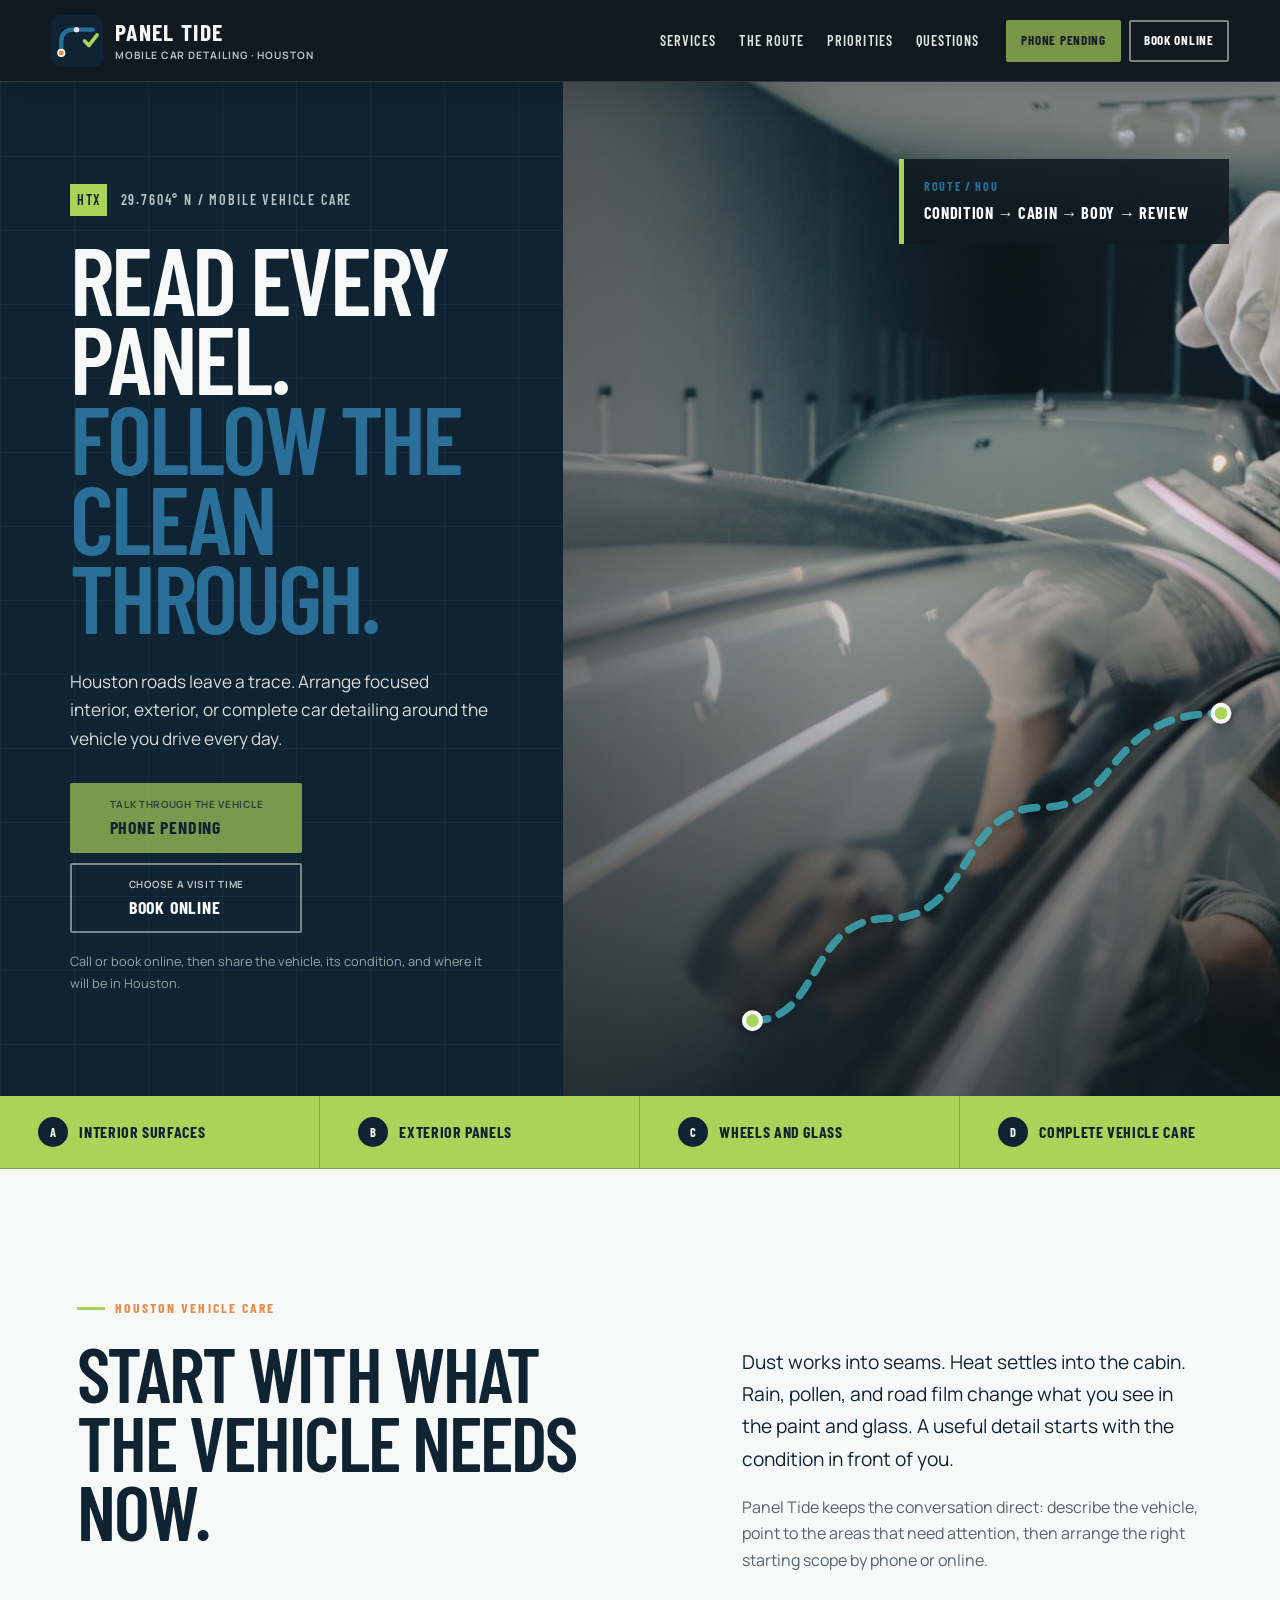
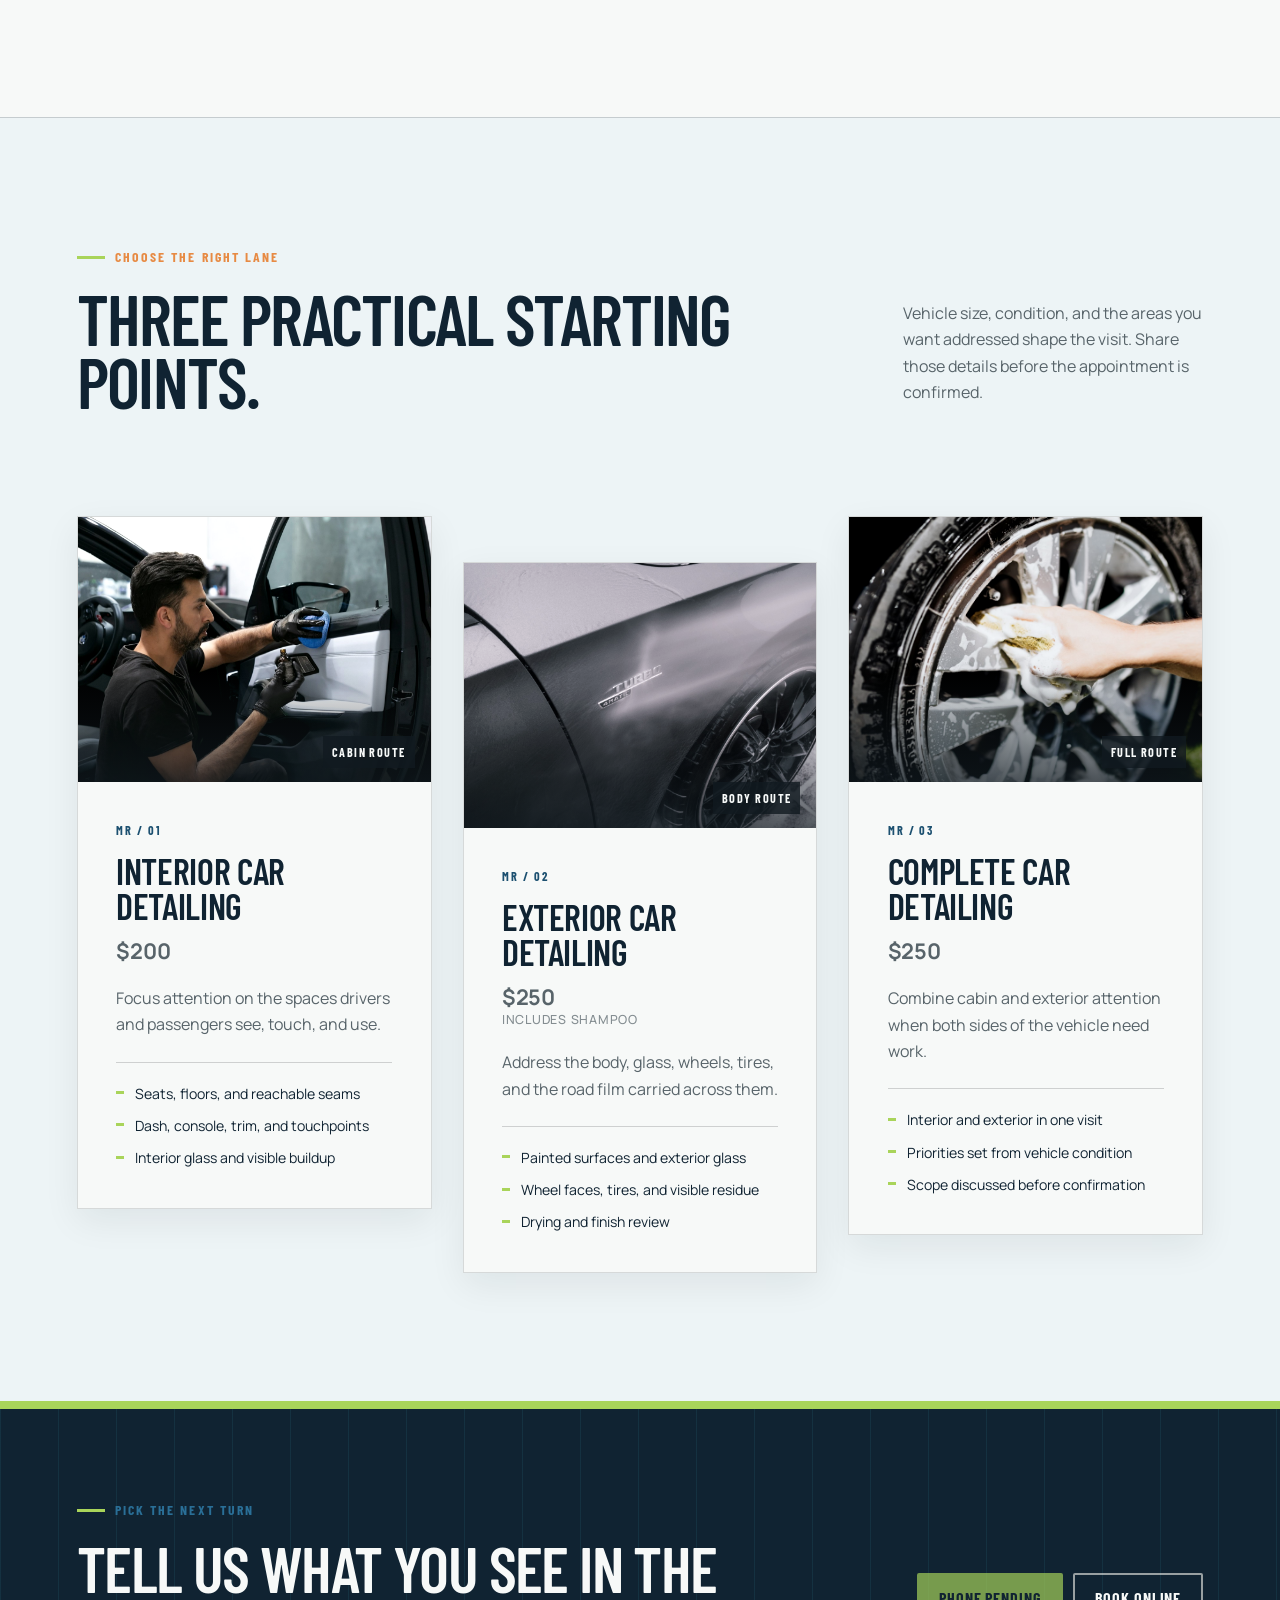
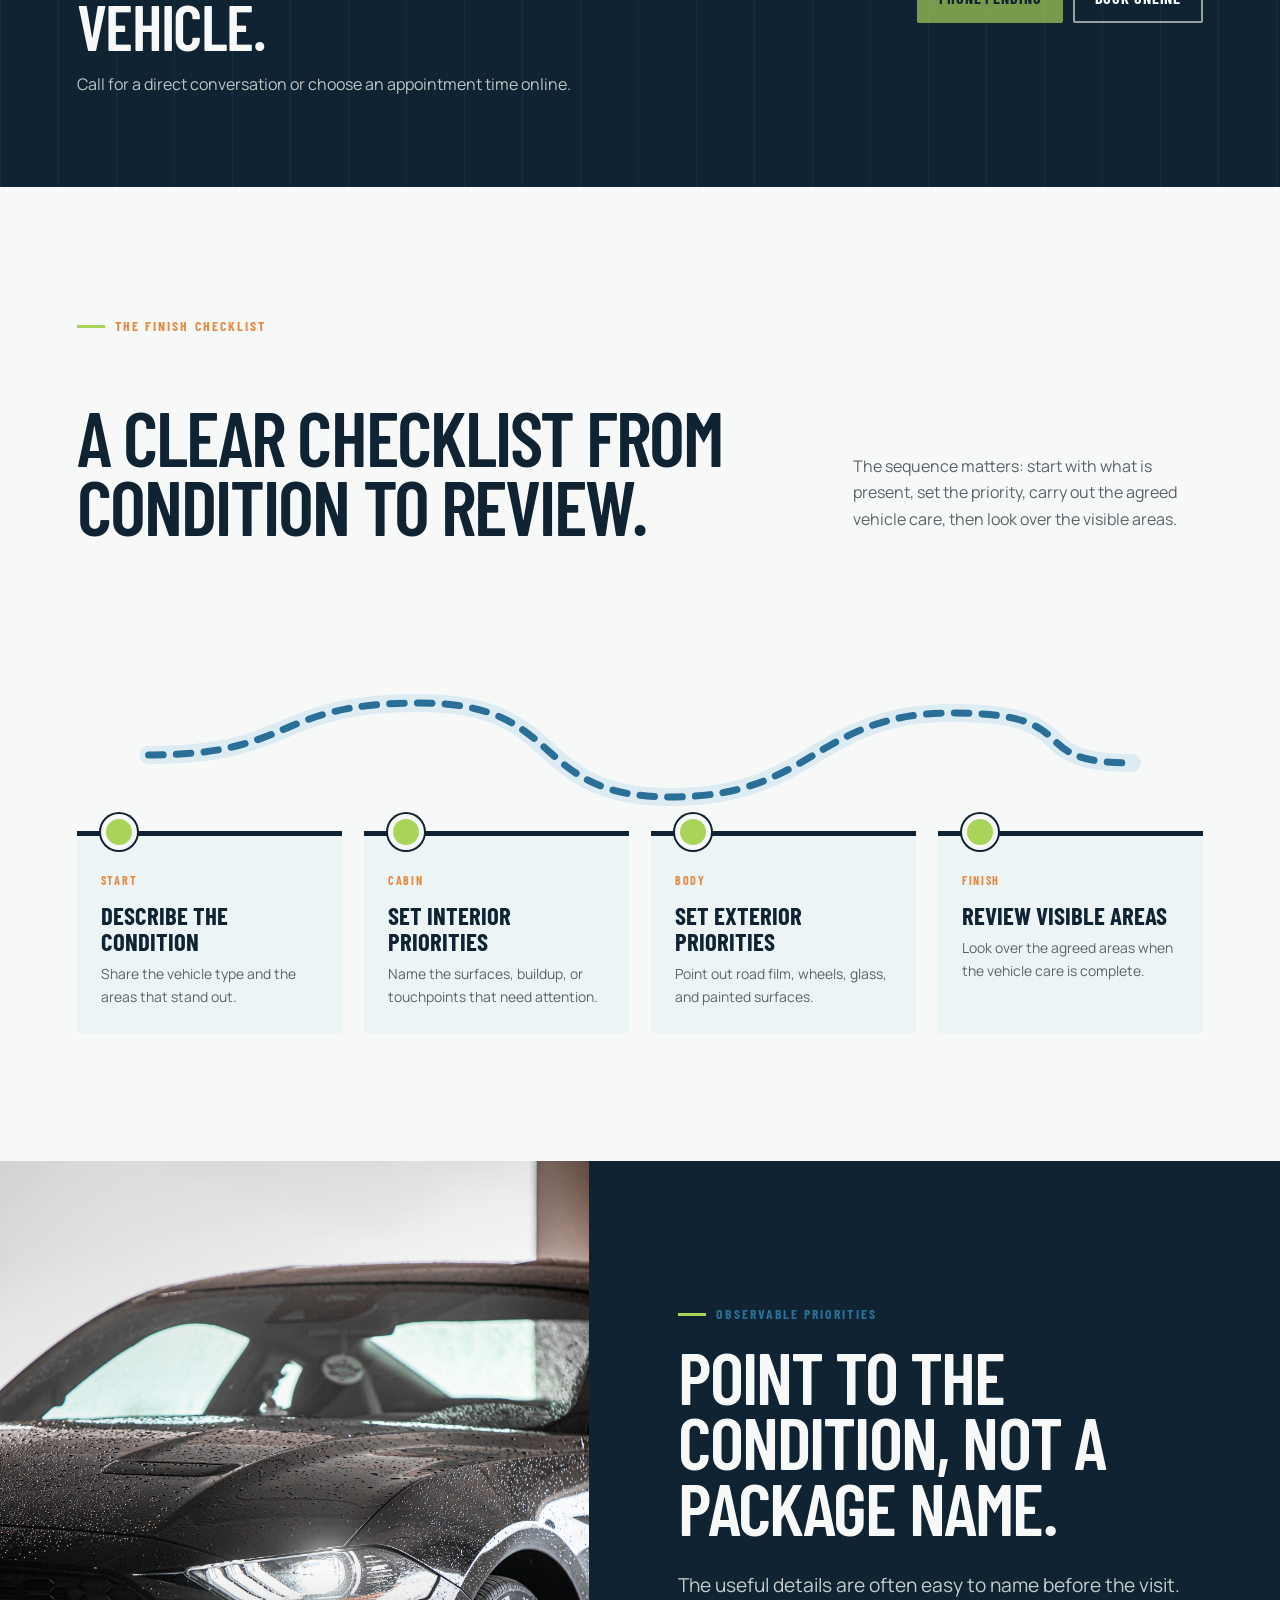
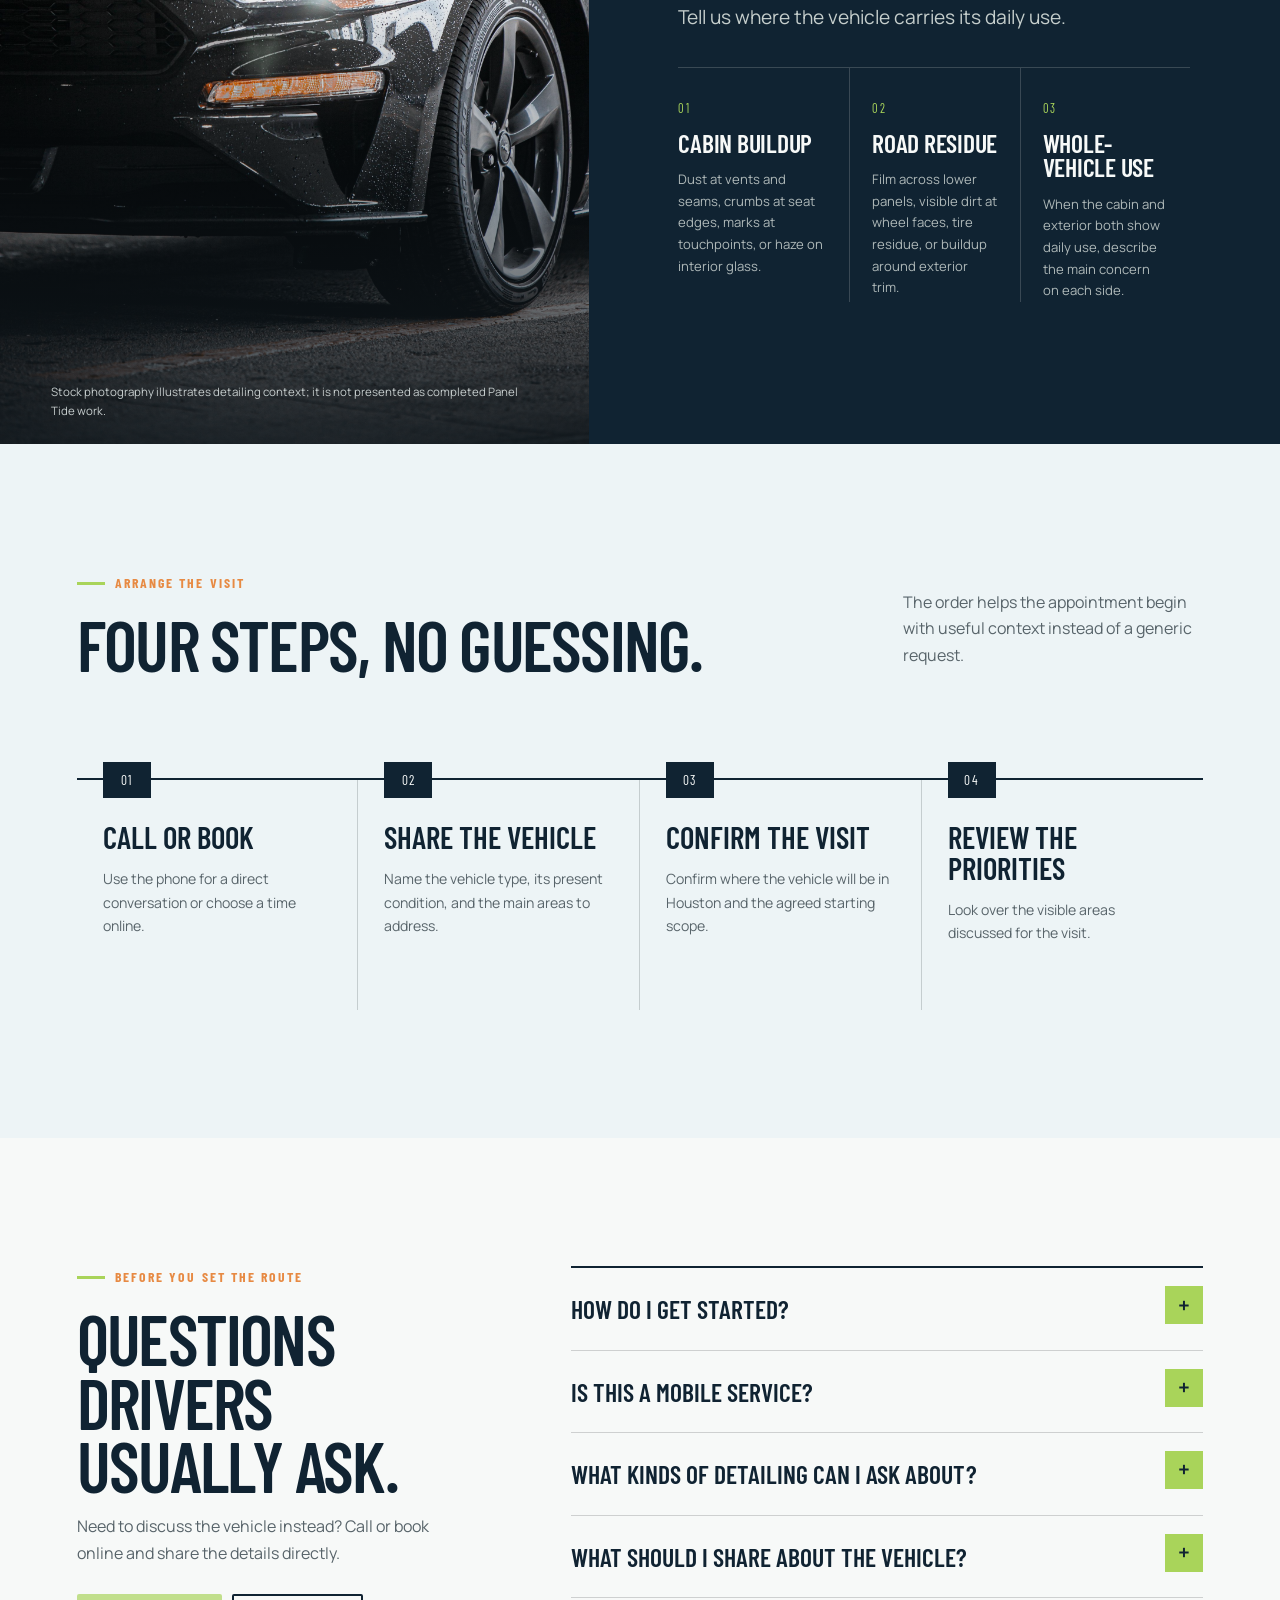
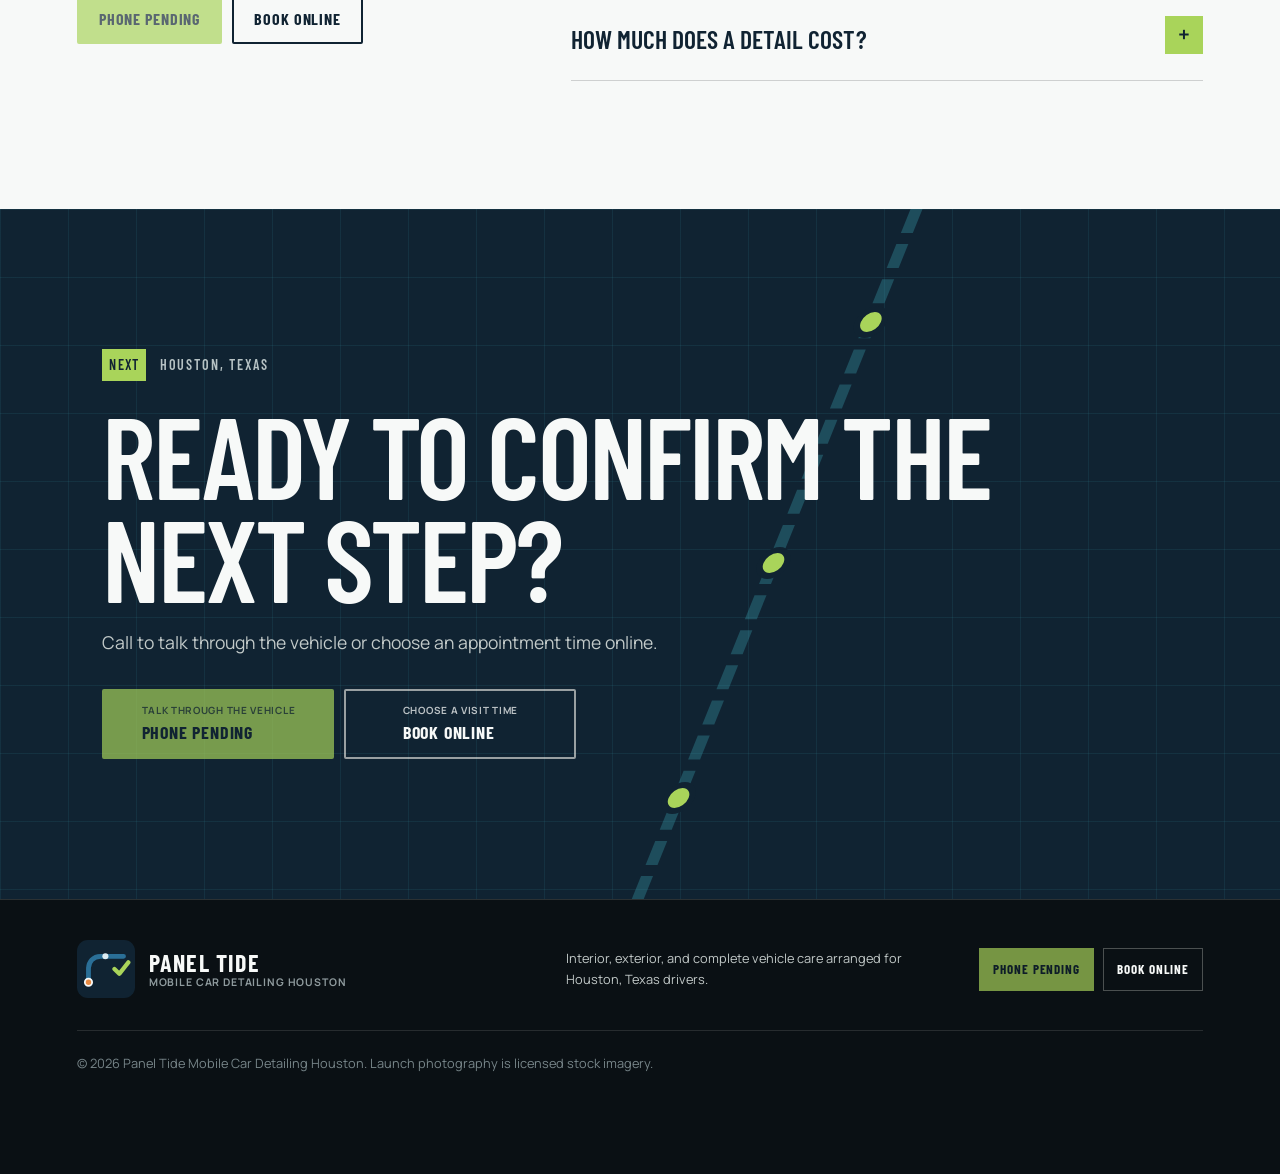
==== commit 860ceadc: "feat: add service pricing to site Interior $200, exterior $250 with shampoo, complete $250. Adds pri" ====
--- a/index.html
+++ b/index.html
@@ -37,11 +37,36 @@
       "@type": "OfferCatalog",
       "name": "Car detailing services",
       "itemListElement": [
-        {"@type": "Offer", "itemOffered": {"@type": "Service", "name": "Interior car detailing"}},
-        {"@type": "Offer", "itemOffered": {"@type": "Service", "name": "Exterior car detailing"}},
-        {"@type": "Offer", "itemOffered": {"@type": "Service", "name": "Complete car detailing"}}
+        {
+          "@type": "Offer",
+          "itemOffered": {
+            "@type": "Service",
+            "name": "Interior car detailing"
+          },
+          "price": "200",
+          "priceCurrency": "USD"
+        },
+        {
+          "@type": "Offer",
+          "itemOffered": {
+            "@type": "Service",
+            "name": "Exterior car detailing"
+          },
+          "price": "250",
+          "priceCurrency": "USD"
+        },
+        {
+          "@type": "Offer",
+          "itemOffered": {
+            "@type": "Service",
+            "name": "Complete car detailing"
+          },
+          "price": "250",
+          "priceCurrency": "USD"
+        }
       ]
-    }
+    },
+    "priceRange": "$200-$250"
   }
   </script>
 </head>
@@ -143,6 +168,7 @@
           <div class="service-content">
             <p class="service-code">MR / 01</p>
             <h3>Interior car detailing</h3>
+            <p class="service-price">$200</p>
             <p>Focus attention on the spaces drivers and passengers see, touch, and use.</p>
             <ul>
               <li>Seats, floors, and reachable seams</li>
@@ -160,6 +186,7 @@
           <div class="service-content">
             <p class="service-code">MR / 02</p>
             <h3>Exterior car detailing</h3>
+            <p class="service-price">$250<span>Includes shampoo</span></p>
             <p>Address the body, glass, wheels, tires, and the road film carried across them.</p>
             <ul>
               <li>Painted surfaces and exterior glass</li>
@@ -177,6 +204,7 @@
           <div class="service-content">
             <p class="service-code">MR / 03</p>
             <h3>Complete car detailing</h3>
+            <p class="service-price">$250</p>
             <p>Combine cabin and exterior attention when both sides of the vehicle need work.</p>
             <ul>
               <li>Interior and exterior in one visit</li>
@@ -310,8 +338,8 @@
           <p>Share the vehicle type, what you can see now, any areas that need focused attention, and where the vehicle will be for the visit.</p>
         </details>
         <details>
-          <summary>Why are prices not listed here?</summary>
-          <p>Vehicle size, condition, and the requested scope vary. Discuss the vehicle by phone or through the booking path before the visit is confirmed.</p>
+          <summary>How much does a detail cost?</summary>
+          <p>Interior car detailing starts at $200. Exterior car detailing is $250 and includes shampoo. Complete car detailing is $250. Vehicle size and condition can affect the final scope, so confirm the details when you call or book.</p>
         </details>
       </div>
     </section>
--- a/styles.css
+++ b/styles.css
@@ -1667,3 +1667,21 @@
     animation-iteration-count: 1 !important;
   }
 }
+
+.service-price {
+  margin-top: 0.9rem;
+  font-size: 1.35rem;
+  font-weight: 700;
+  letter-spacing: -0.01em;
+  line-height: 1.2;
+}
+
+.service-price span {
+  display: block;
+  margin-top: 0.2rem;
+  font-size: 0.78rem;
+  font-weight: 500;
+  letter-spacing: 0.06em;
+  text-transform: uppercase;
+  opacity: 0.72;
+}
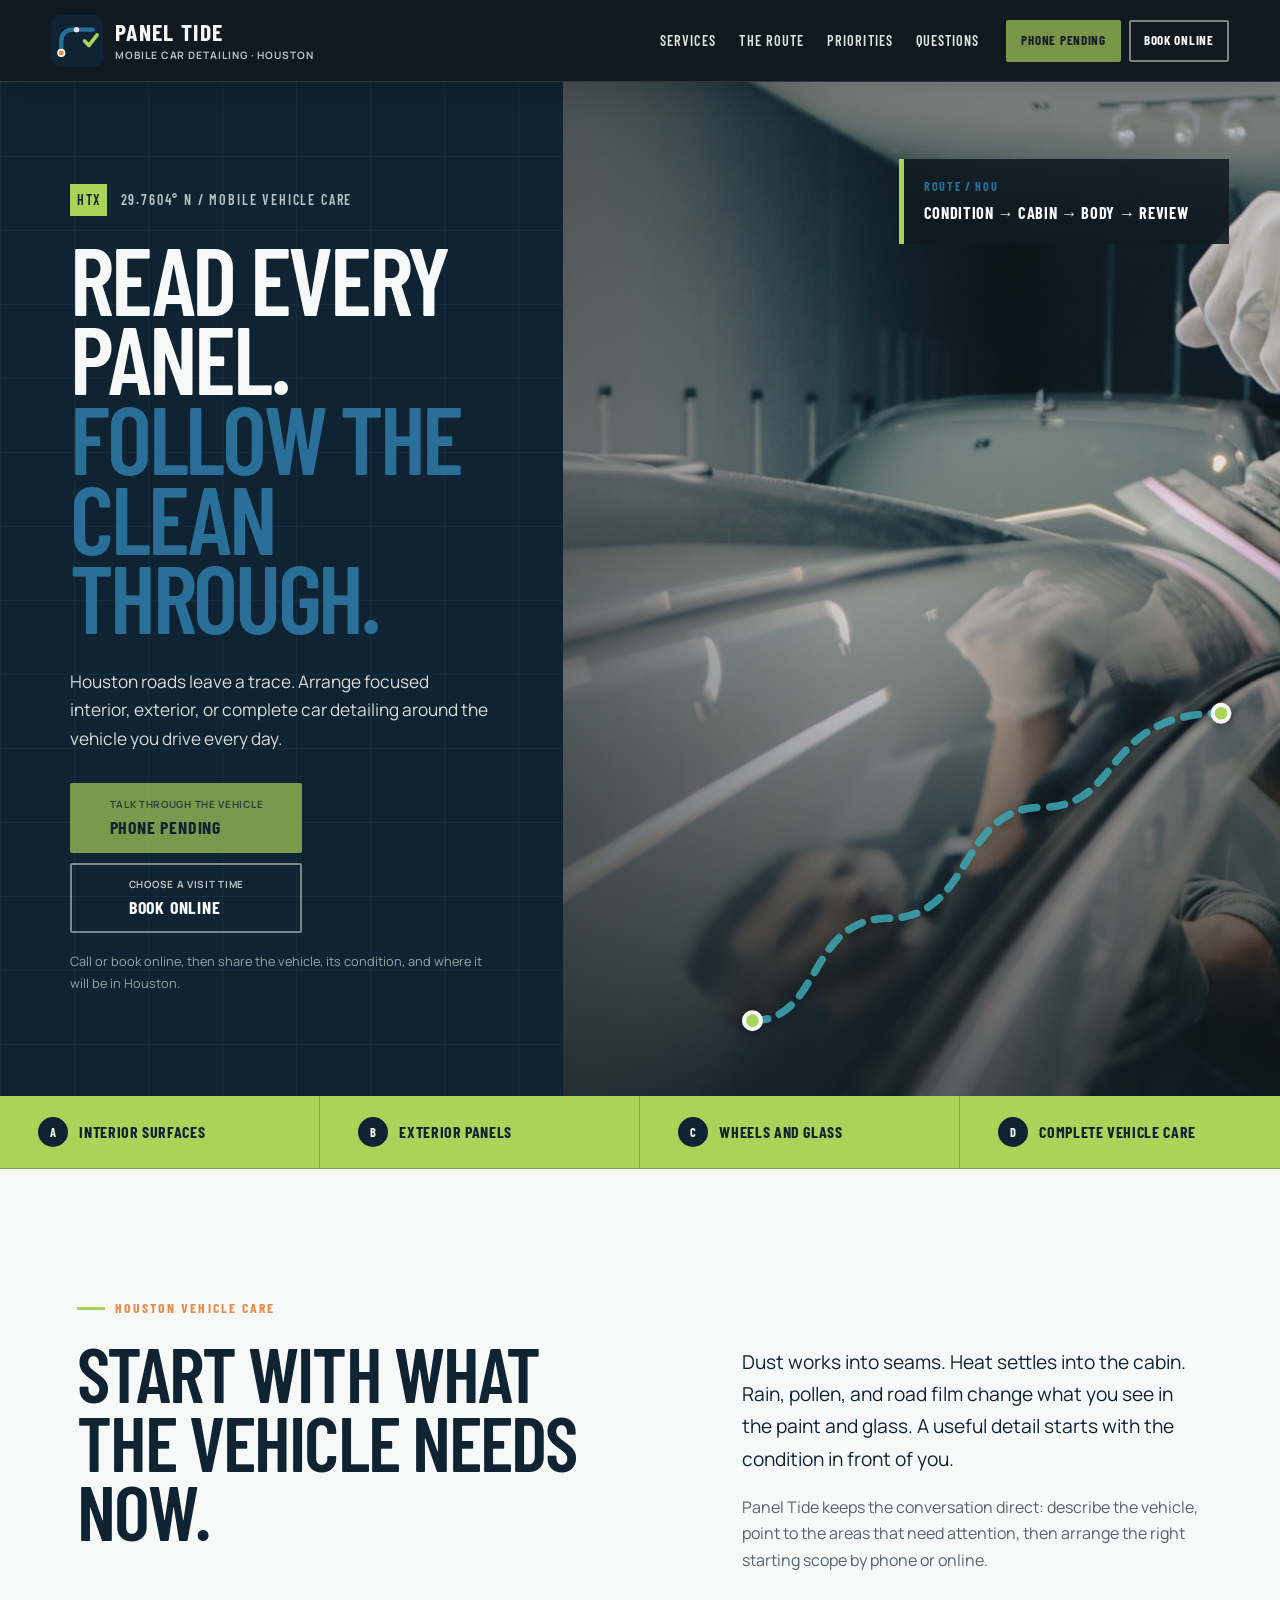
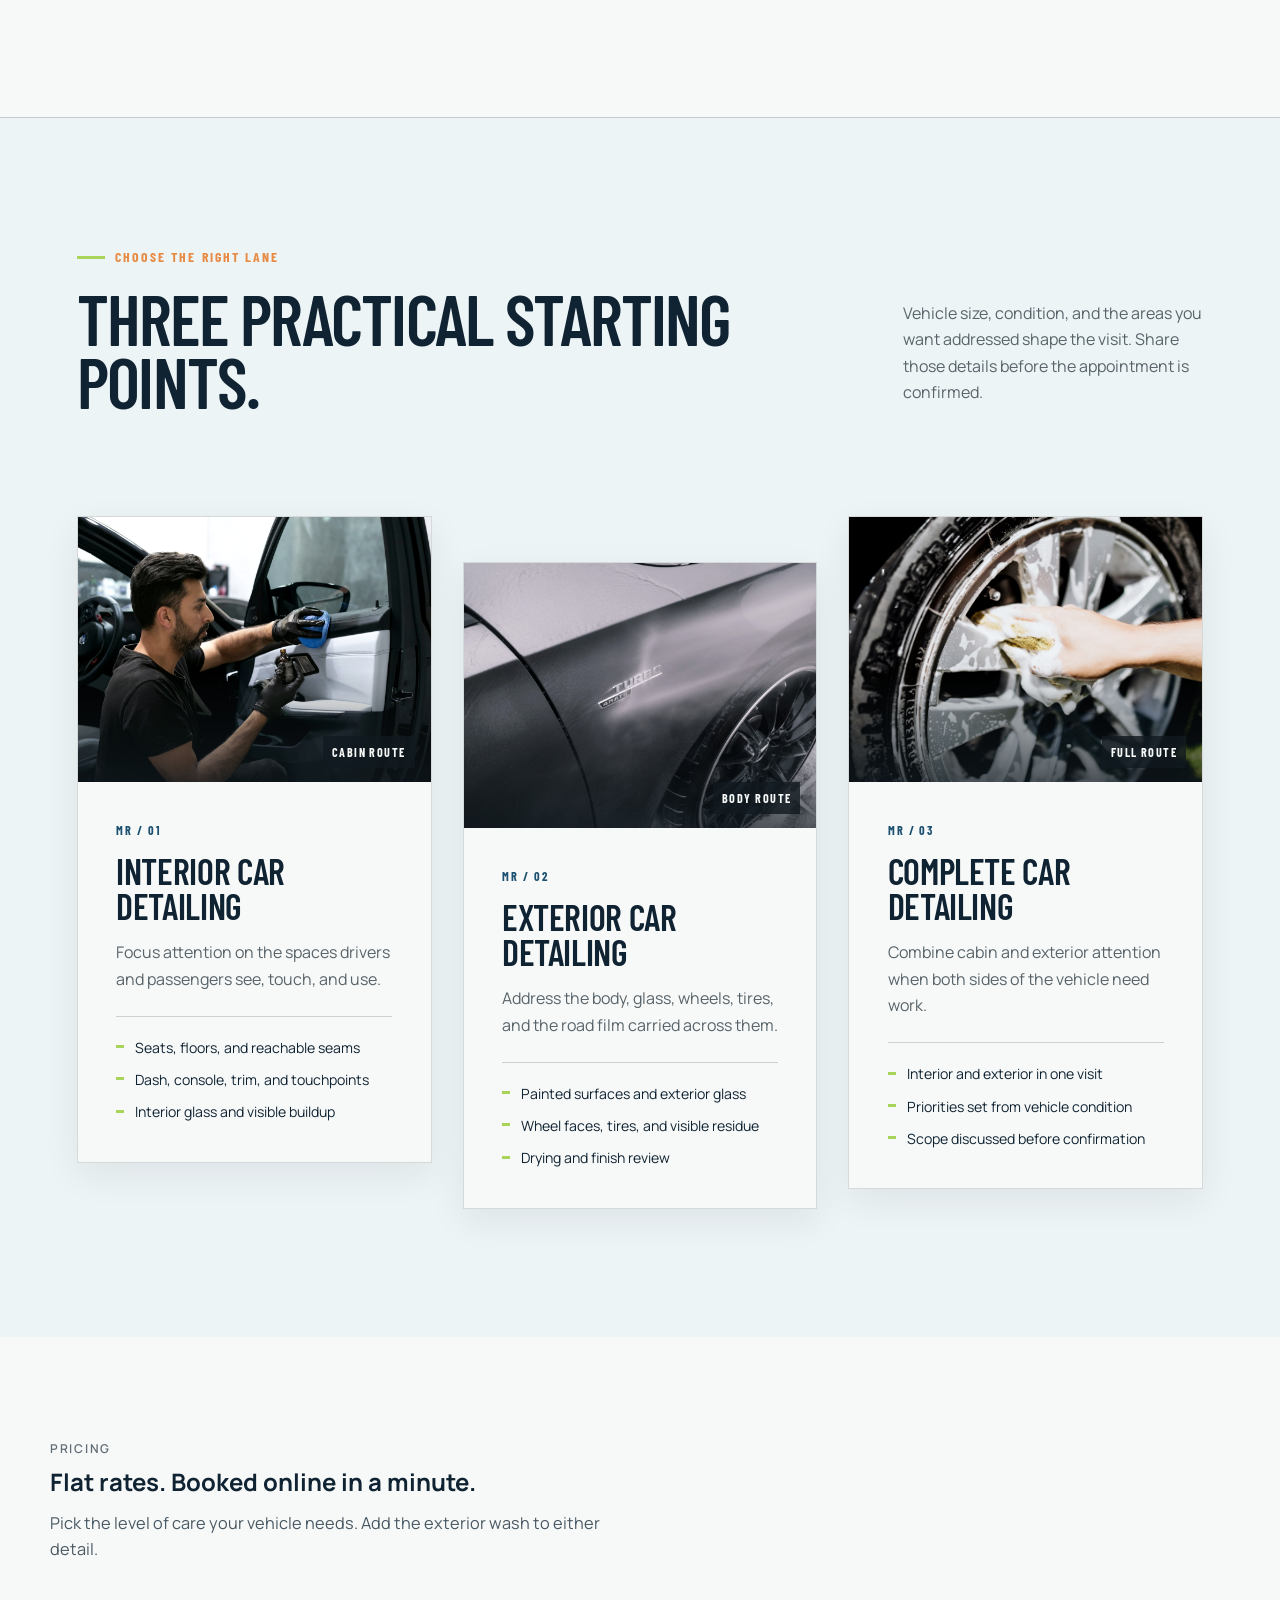
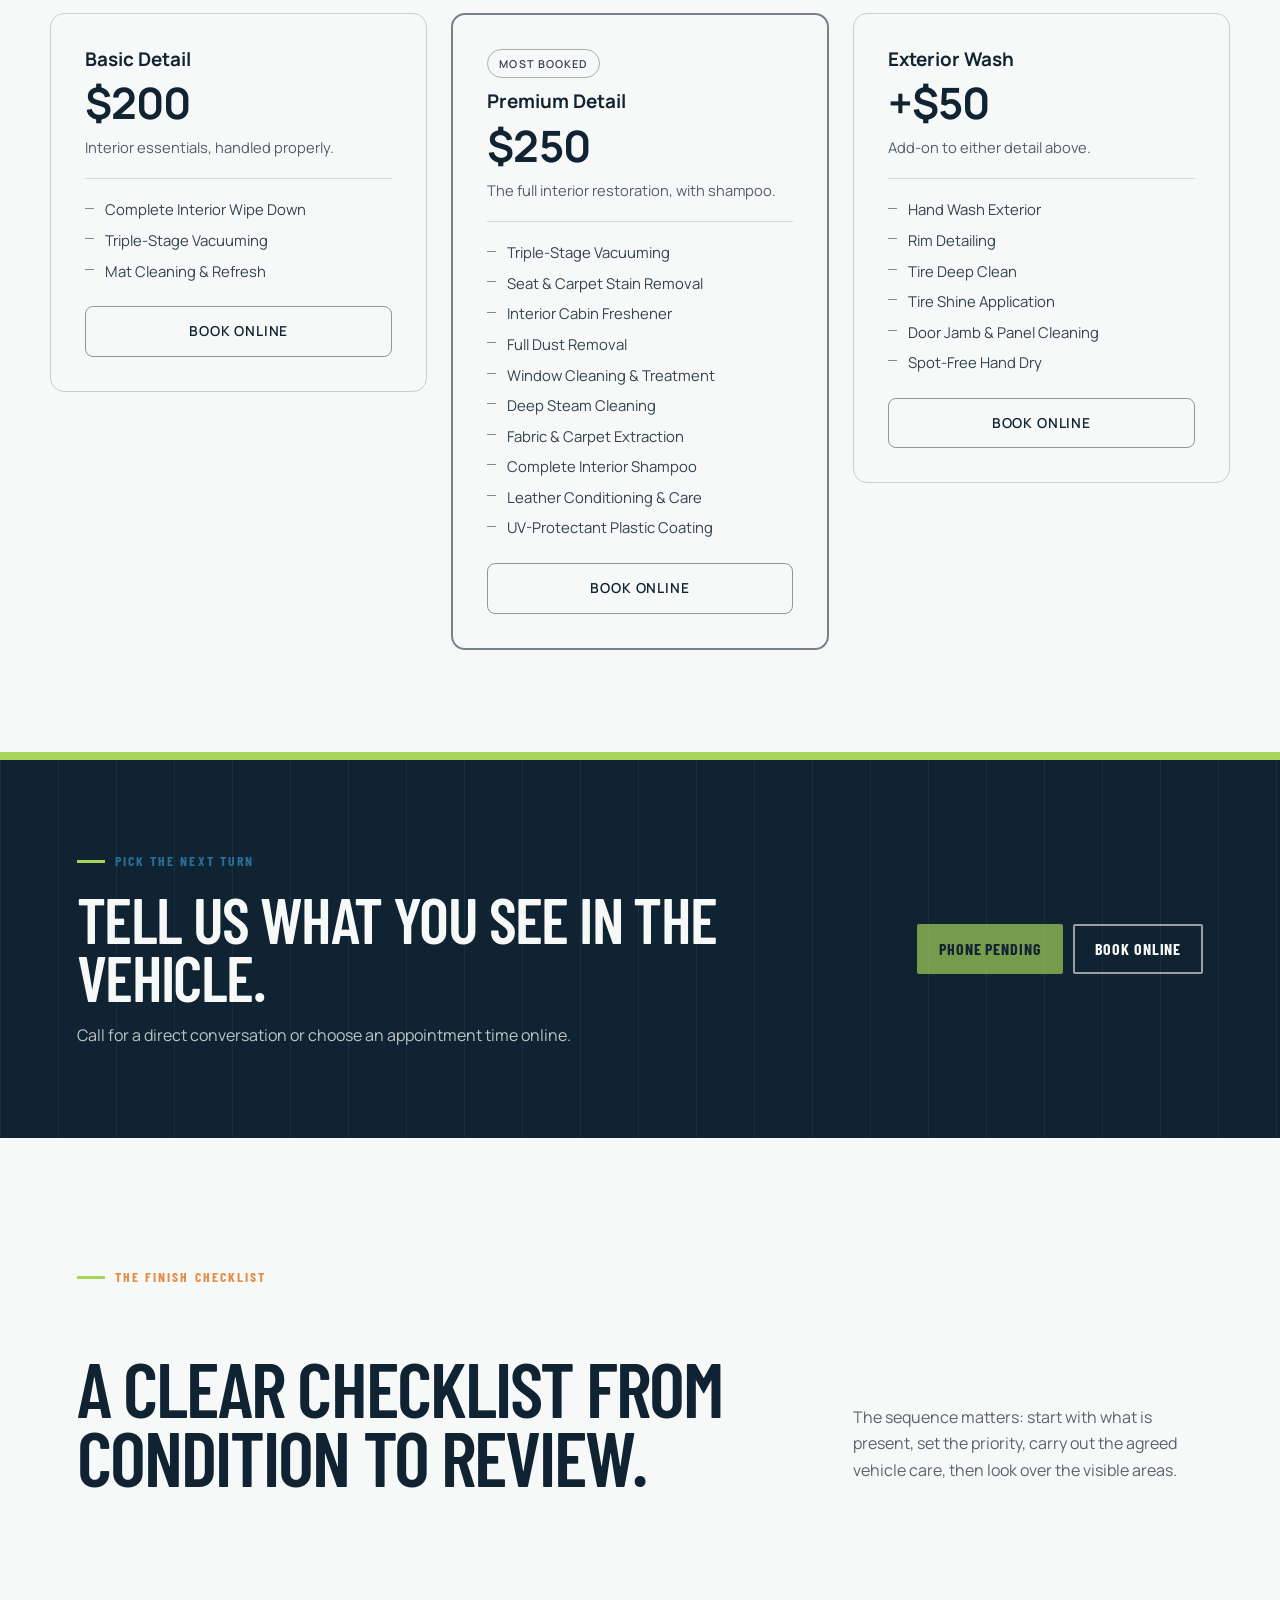
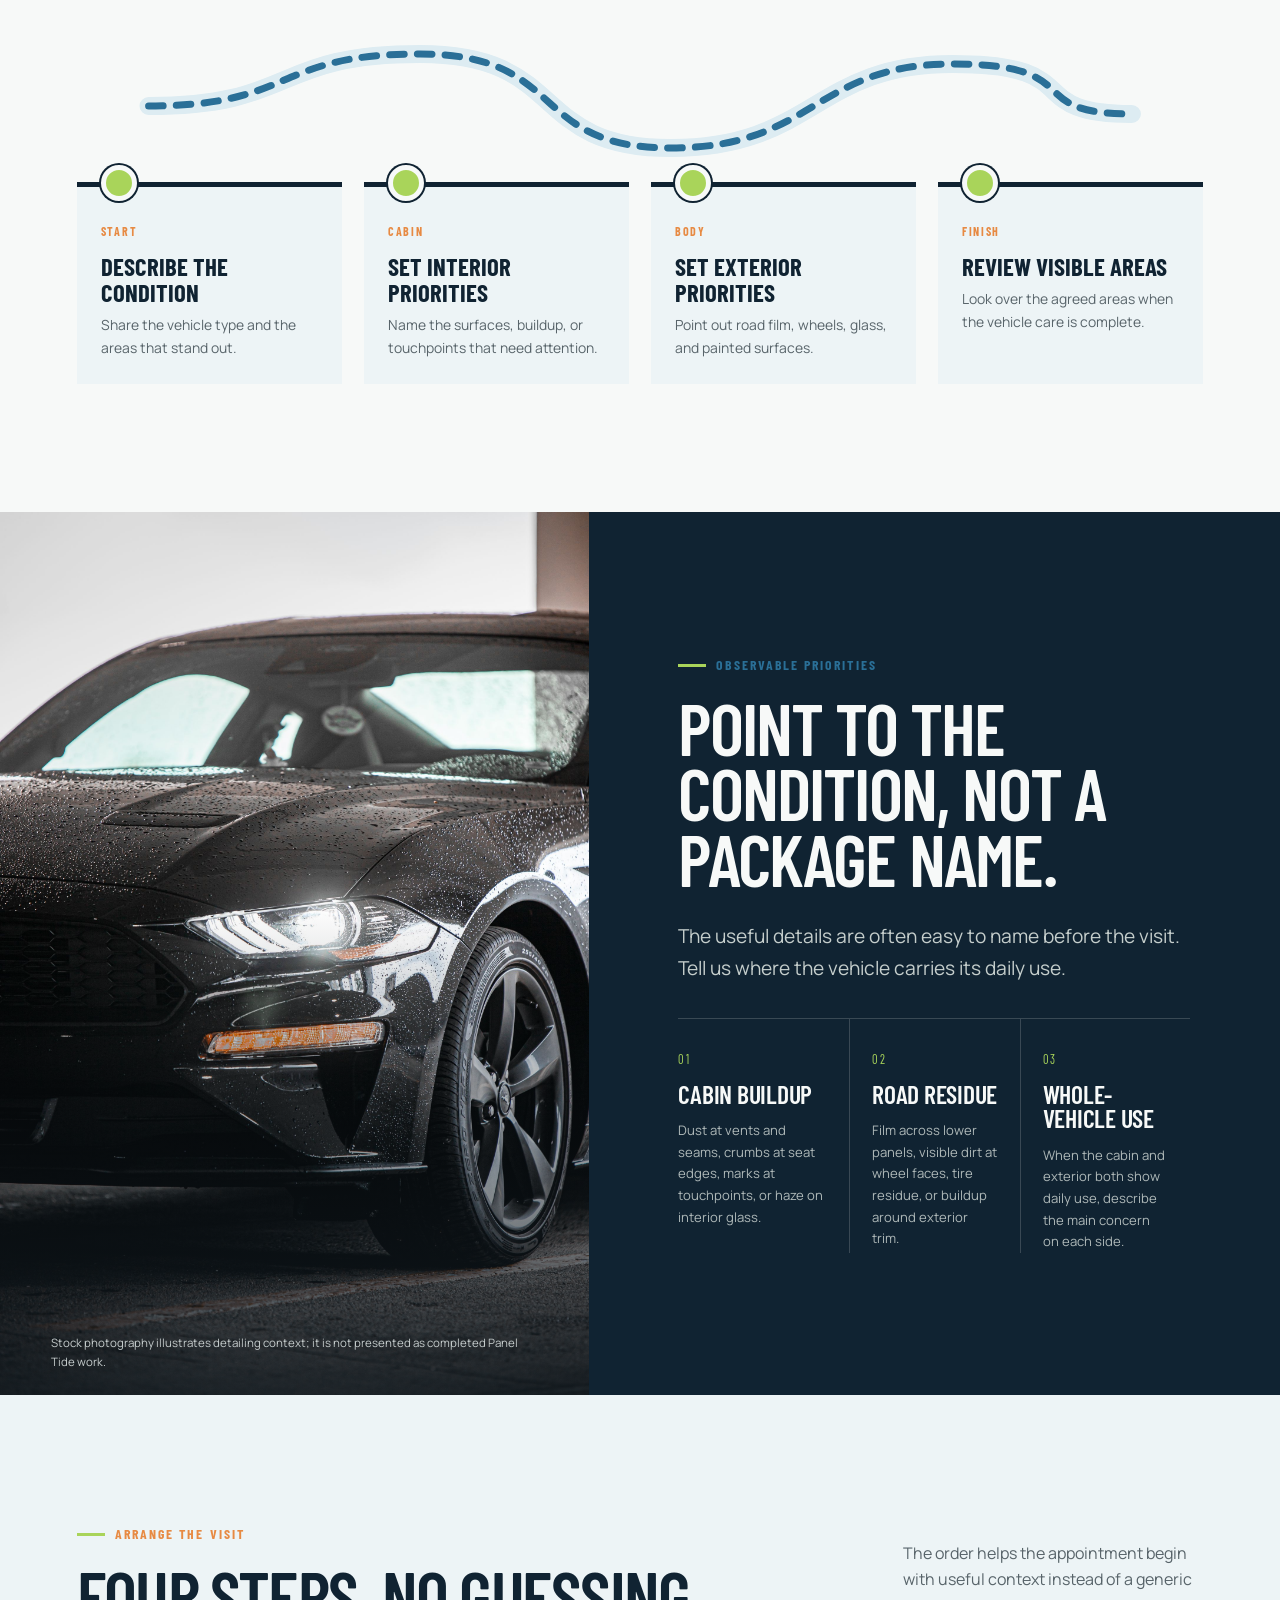
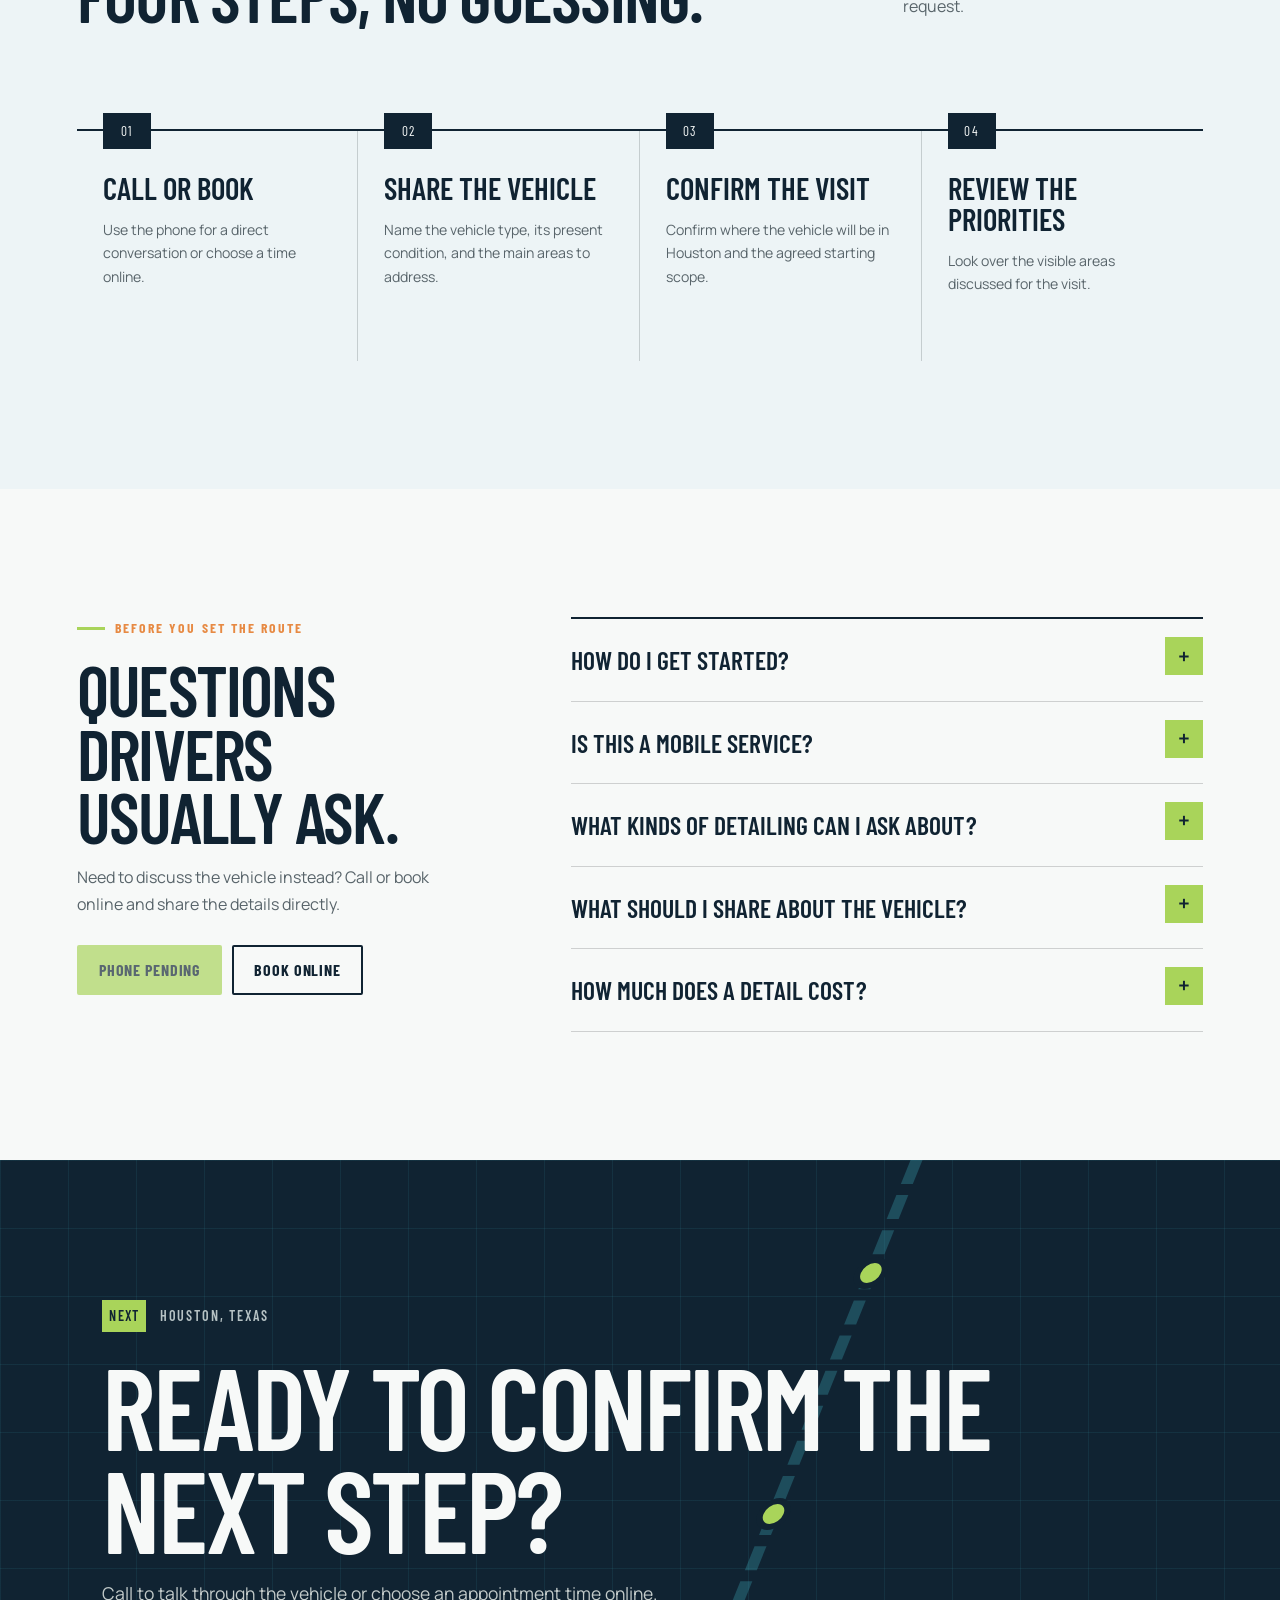
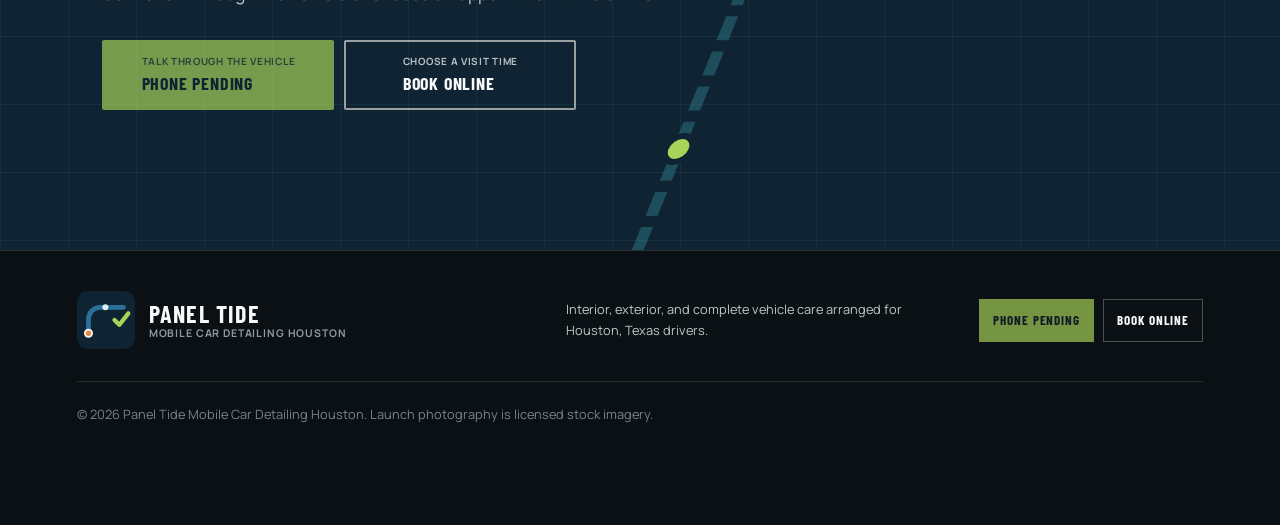
==== commit b8e40efd: "feat: replace pricing with the standard rate grid Basic Detail $200, Premium Detail $250 including s" ====
--- a/index.html
+++ b/index.html
@@ -42,31 +42,63 @@
           "itemOffered": {
             "@type": "Service",
             "name": "Interior car detailing"
-          },
-          "price": "200",
-          "priceCurrency": "USD"
+          }
         },
         {
           "@type": "Offer",
           "itemOffered": {
             "@type": "Service",
             "name": "Exterior car detailing"
-          },
-          "price": "250",
-          "priceCurrency": "USD"
+          }
         },
         {
           "@type": "Offer",
           "itemOffered": {
             "@type": "Service",
             "name": "Complete car detailing"
-          },
-          "price": "250",
-          "priceCurrency": "USD"
+          }
         }
       ]
     },
-    "priceRange": "$200-$250"
+    "priceRange": "$200-$250",
+    "makesOffer": [
+      {
+        "@type": "Offer",
+        "name": "Basic Detail",
+        "price": "200",
+        "priceCurrency": "USD",
+        "availability": "https://schema.org/InStock",
+        "itemOffered": {
+          "@type": "Service",
+          "name": "Basic Detail",
+          "description": "Interior essentials: complete interior wipe down, triple-stage vacuuming, and mat cleaning and refresh."
+        }
+      },
+      {
+        "@type": "Offer",
+        "name": "Premium Detail",
+        "price": "250",
+        "priceCurrency": "USD",
+        "availability": "https://schema.org/InStock",
+        "itemOffered": {
+          "@type": "Service",
+          "name": "Premium Detail",
+          "description": "The full interior restoration, including complete interior shampoo, deep steam cleaning, fabric and carpet extraction, and leather conditioning."
+        }
+      },
+      {
+        "@type": "Offer",
+        "name": "Exterior Wash",
+        "price": "50",
+        "priceCurrency": "USD",
+        "availability": "https://schema.org/InStock",
+        "itemOffered": {
+          "@type": "Service",
+          "name": "Exterior Wash",
+          "description": "Add-on exterior wash: hand wash, rim detailing, tire deep clean and shine, door jamb cleaning, and spot-free hand dry."
+        }
+      }
+    ]
   }
   </script>
 </head>
@@ -168,7 +200,6 @@
           <div class="service-content">
             <p class="service-code">MR / 01</p>
             <h3>Interior car detailing</h3>
-            <p class="service-price">$200</p>
             <p>Focus attention on the spaces drivers and passengers see, touch, and use.</p>
             <ul>
               <li>Seats, floors, and reachable seams</li>
@@ -186,7 +217,6 @@
           <div class="service-content">
             <p class="service-code">MR / 02</p>
             <h3>Exterior car detailing</h3>
-            <p class="service-price">$250<span>Includes shampoo</span></p>
             <p>Address the body, glass, wheels, tires, and the road film carried across them.</p>
             <ul>
               <li>Painted surfaces and exterior glass</li>
@@ -204,7 +234,6 @@
           <div class="service-content">
             <p class="service-code">MR / 03</p>
             <h3>Complete car detailing</h3>
-            <p class="service-price">$250</p>
             <p>Combine cabin and exterior attention when both sides of the vehicle need work.</p>
             <ul>
               <li>Interior and exterior in one visit</li>
@@ -215,6 +244,64 @@
         </article>
       </div>
     </section>
+
+    <section class="rates" id="pricing" aria-labelledby="pricing-title">
+      <div class="rates-shell">
+        <div class="rates-head">
+          <p class="rates-eyebrow">Pricing</p>
+          <h2 id="pricing-title">Flat rates. Booked online in a minute.</h2>
+          <p class="rates-intro">Pick the level of care your vehicle needs. Add the exterior wash to either detail.</p>
+        </div>
+
+        <div class="rate-grid">
+          <article class="rate-card">
+            <h3>Basic Detail</h3>
+            <p class="rate-figure">$200</p>
+            <p class="rate-note">Interior essentials, handled properly.</p>
+            <ul class="rate-list">
+              <li>Complete Interior Wipe Down</li>
+              <li>Triple-Stage Vacuuming</li>
+              <li>Mat Cleaning &amp; Refresh</li>
+            </ul>
+            <a class="rate-cta" href="https://cal.com/sumitdatta/auto-detail-service" target="_blank" rel="noopener">Book Online</a>
+          </article>
+          <article class="rate-card rate-card-featured">
+            <span class="rate-badge">Most booked</span>
+            <h3>Premium Detail</h3>
+            <p class="rate-figure">$250</p>
+            <p class="rate-note">The full interior restoration, with shampoo.</p>
+            <ul class="rate-list">
+              <li>Triple-Stage Vacuuming</li>
+              <li>Seat &amp; Carpet Stain Removal</li>
+              <li>Interior Cabin Freshener</li>
+              <li>Full Dust Removal</li>
+              <li>Window Cleaning &amp; Treatment</li>
+              <li>Deep Steam Cleaning</li>
+              <li>Fabric &amp; Carpet Extraction</li>
+              <li>Complete Interior Shampoo</li>
+              <li>Leather Conditioning &amp; Care</li>
+              <li>UV-Protectant Plastic Coating</li>
+            </ul>
+            <a class="rate-cta" href="https://cal.com/sumitdatta/auto-detail-service" target="_blank" rel="noopener">Book Online</a>
+          </article>
+          <article class="rate-card">
+            <h3>Exterior Wash</h3>
+            <p class="rate-figure">+$50</p>
+            <p class="rate-note">Add-on to either detail above.</p>
+            <ul class="rate-list">
+              <li>Hand Wash Exterior</li>
+              <li>Rim Detailing</li>
+              <li>Tire Deep Clean</li>
+              <li>Tire Shine Application</li>
+              <li>Door Jamb &amp; Panel Cleaning</li>
+              <li>Spot-Free Hand Dry</li>
+            </ul>
+            <a class="rate-cta" href="https://cal.com/sumitdatta/auto-detail-service" target="_blank" rel="noopener">Book Online</a>
+          </article>
+        </div>
+      </div>
+    </section>
+
 
     <section class="route-callout" aria-label="Contact Panel Tide">
       <div>
@@ -339,7 +426,7 @@
         </details>
         <details>
           <summary>How much does a detail cost?</summary>
-          <p>Interior car detailing starts at $200. Exterior car detailing is $250 and includes shampoo. Complete car detailing is $250. Vehicle size and condition can affect the final scope, so confirm the details when you call or book.</p>
+          <p>The Basic Detail is $200 and covers interior essentials. The Premium Detail is $250 and includes a complete interior shampoo. An Exterior Wash can be added to either for $50. Vehicle size and condition can affect the final scope, so confirm the details when you call or book.</p>
         </details>
       </div>
     </section>
--- a/styles.css
+++ b/styles.css
@@ -1668,20 +1668,147 @@
   }
 }
 
-.service-price {
-  margin-top: 0.9rem;
-  font-size: 1.35rem;
+/* Pricing section — self-contained, inherits each site's own colors and type. */
+.rates {
+  padding: clamp(56px, 8vw, 104px) clamp(20px, 5vw, 48px);
+}
+
+.rates-shell {
+  width: min(1180px, 100%);
+  margin-inline: auto;
+}
+
+.rates-head {
+  max-width: 60ch;
+  margin-bottom: clamp(30px, 4vw, 50px);
+}
+
+.rates-eyebrow {
+  margin: 0 0 10px;
+  font-size: 0.76rem;
+  font-weight: 600;
+  letter-spacing: 0.14em;
+  text-transform: uppercase;
+  opacity: 0.65;
+}
+
+.rates-head h2 {
+  margin: 0 0 14px;
+  line-height: 1.12;
+}
+
+.rates-intro {
+  margin: 0;
+  font-size: 1.02rem;
+  line-height: 1.6;
+  opacity: 0.75;
+}
+
+.rate-grid {
+  display: grid;
+  gap: clamp(16px, 2vw, 24px);
+  grid-template-columns: repeat(auto-fit, minmax(260px, 1fr));
+  align-items: start;
+}
+
+.rate-card {
+  position: relative;
+  display: flex;
+  flex-direction: column;
+  padding: clamp(24px, 3vw, 34px);
+  border: 1px solid color-mix(in srgb, currentColor 20%, transparent);
+  border-radius: 14px;
+}
+
+.rate-card-featured {
+  border-width: 2px;
+  border-color: color-mix(in srgb, currentColor 55%, transparent);
+}
+
+.rate-badge {
+  align-self: flex-start;
+  margin-bottom: 12px;
+  padding: 5px 11px;
+  border: 1px solid color-mix(in srgb, currentColor 40%, transparent);
+  border-radius: 999px;
+  font-size: 0.68rem;
+  font-weight: 600;
+  letter-spacing: 0.1em;
+  text-transform: uppercase;
+  opacity: 0.85;
+}
+
+.rate-card h3 {
+  margin: 0;
+  font-size: 1.18rem;
+  line-height: 1.25;
+}
+
+.rate-figure {
+  margin: 10px 0 0;
+  font-size: clamp(2.1rem, 4vw, 2.7rem);
   font-weight: 700;
-  letter-spacing: -0.01em;
-  line-height: 1.2;
-}
-
-.service-price span {
-  display: block;
-  margin-top: 0.2rem;
-  font-size: 0.78rem;
-  font-weight: 500;
+  letter-spacing: -0.02em;
+  line-height: 1;
+}
+
+.rate-note {
+  margin: 12px 0 0;
+  font-size: 0.92rem;
+  line-height: 1.5;
+  opacity: 0.72;
+}
+
+.rate-list {
+  margin: 20px 0 0;
+  padding: 20px 0 0;
+  border-top: 1px solid color-mix(in srgb, currentColor 15%, transparent);
+  list-style: none;
+  display: grid;
+  gap: 9px;
+}
+
+.rate-list li {
+  position: relative;
+  padding-left: 20px;
+  font-size: 0.93rem;
+  line-height: 1.45;
+  opacity: 0.85;
+}
+
+.rate-list li::before {
+  content: "";
+  position: absolute;
+  left: 0;
+  top: 0.55em;
+  width: 9px;
+  height: 1px;
+  background: currentColor;
+  opacity: 0.6;
+}
+
+.rate-cta {
+  margin-top: 24px;
+  padding: 13px 20px;
+  border: 1px solid color-mix(in srgb, currentColor 45%, transparent);
+  border-radius: 8px;
+  font-size: 0.86rem;
+  font-weight: 600;
   letter-spacing: 0.06em;
   text-transform: uppercase;
-  opacity: 0.72;
-}
+  text-align: center;
+  text-decoration: none;
+  color: inherit;
+  transition: opacity 0.18s ease;
+}
+
+.rate-cta:hover,
+.rate-cta:focus-visible {
+  opacity: 0.7;
+}
+
+@media (max-width: 640px) {
+  .rate-grid {
+    grid-template-columns: 1fr;
+  }
+}
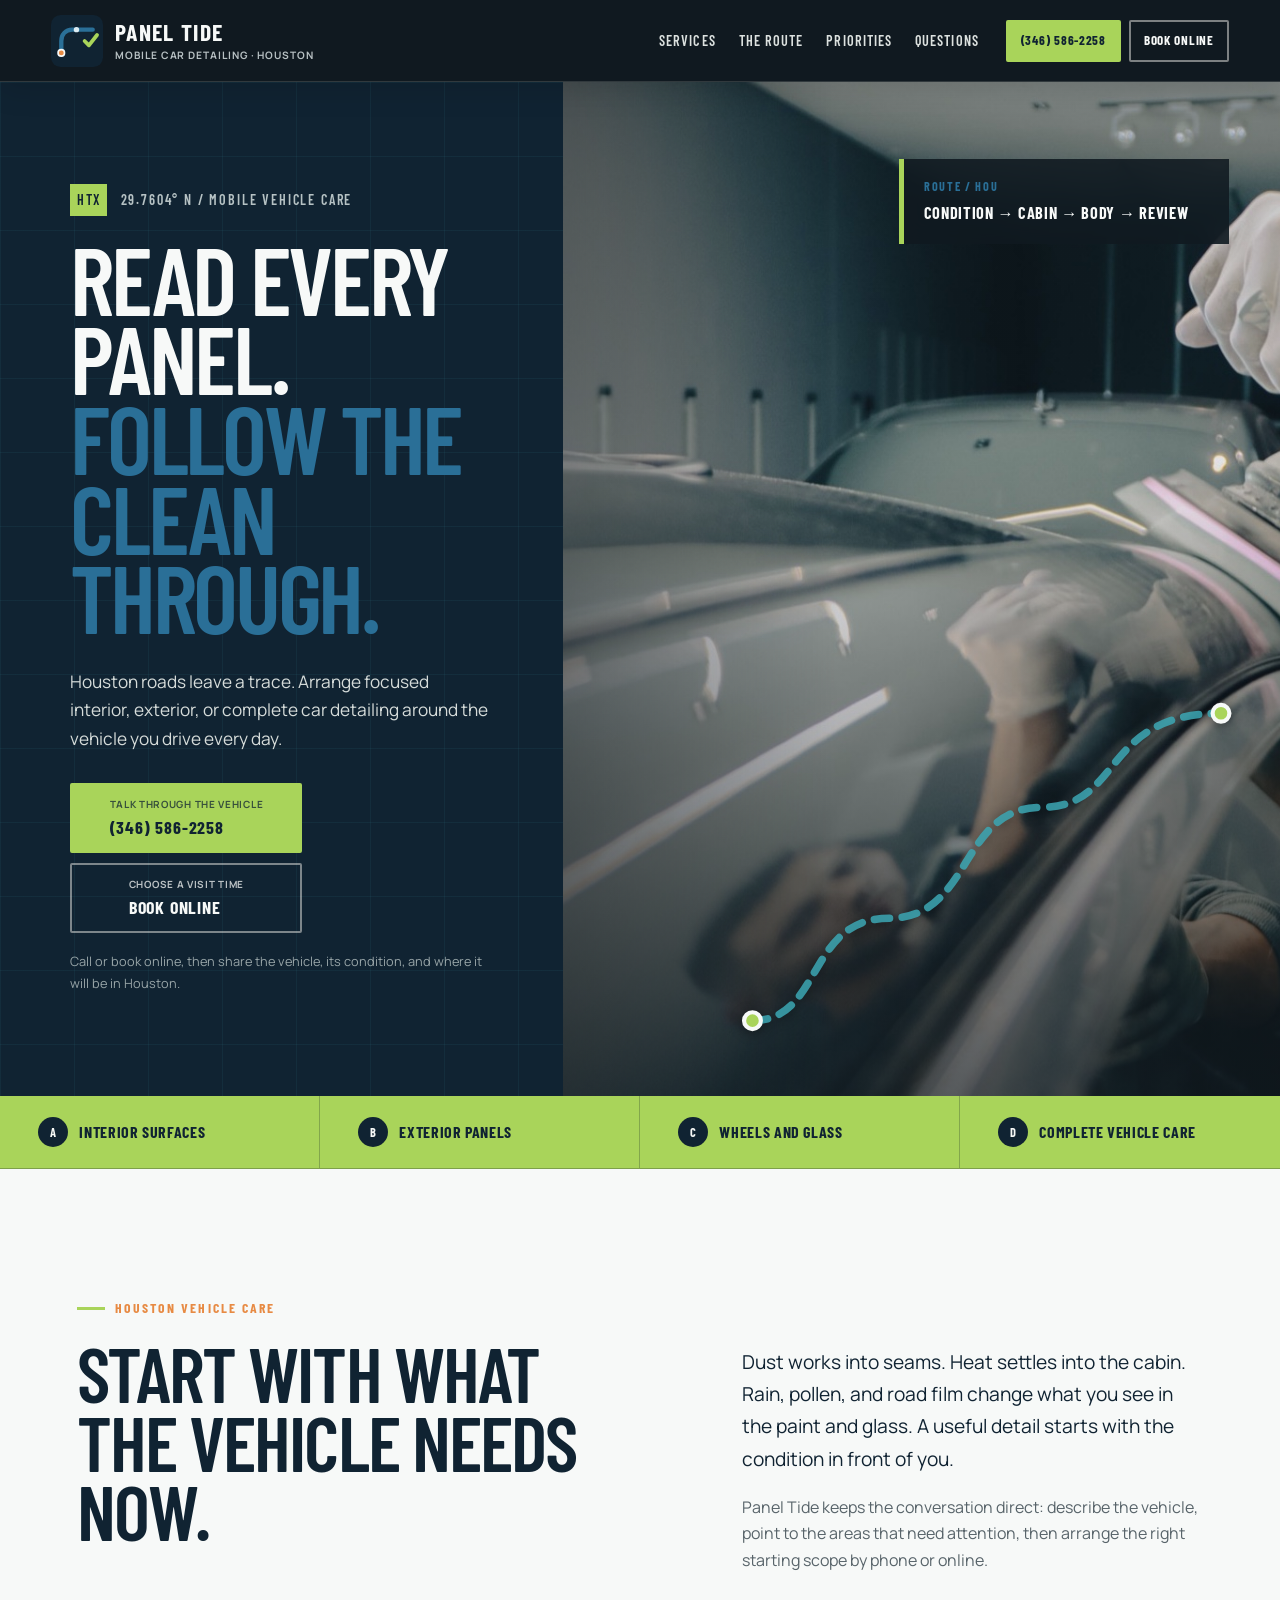
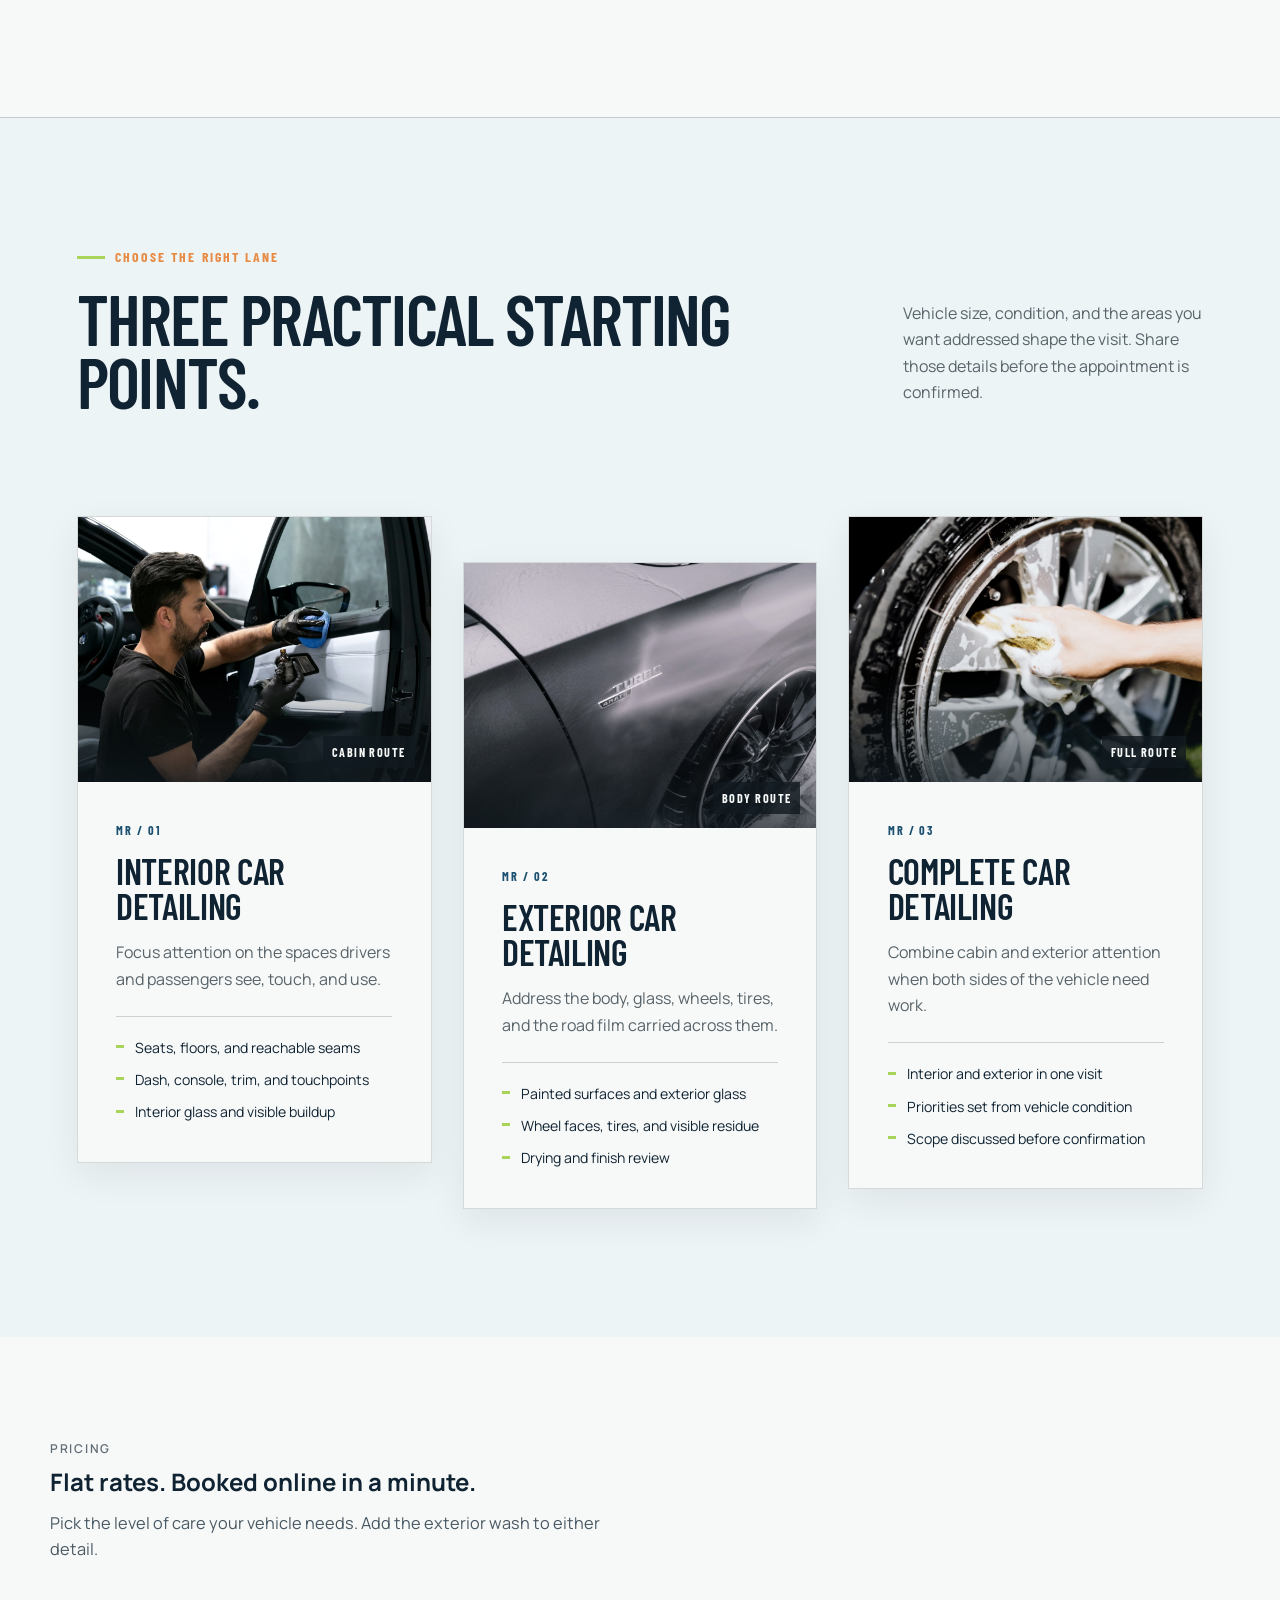
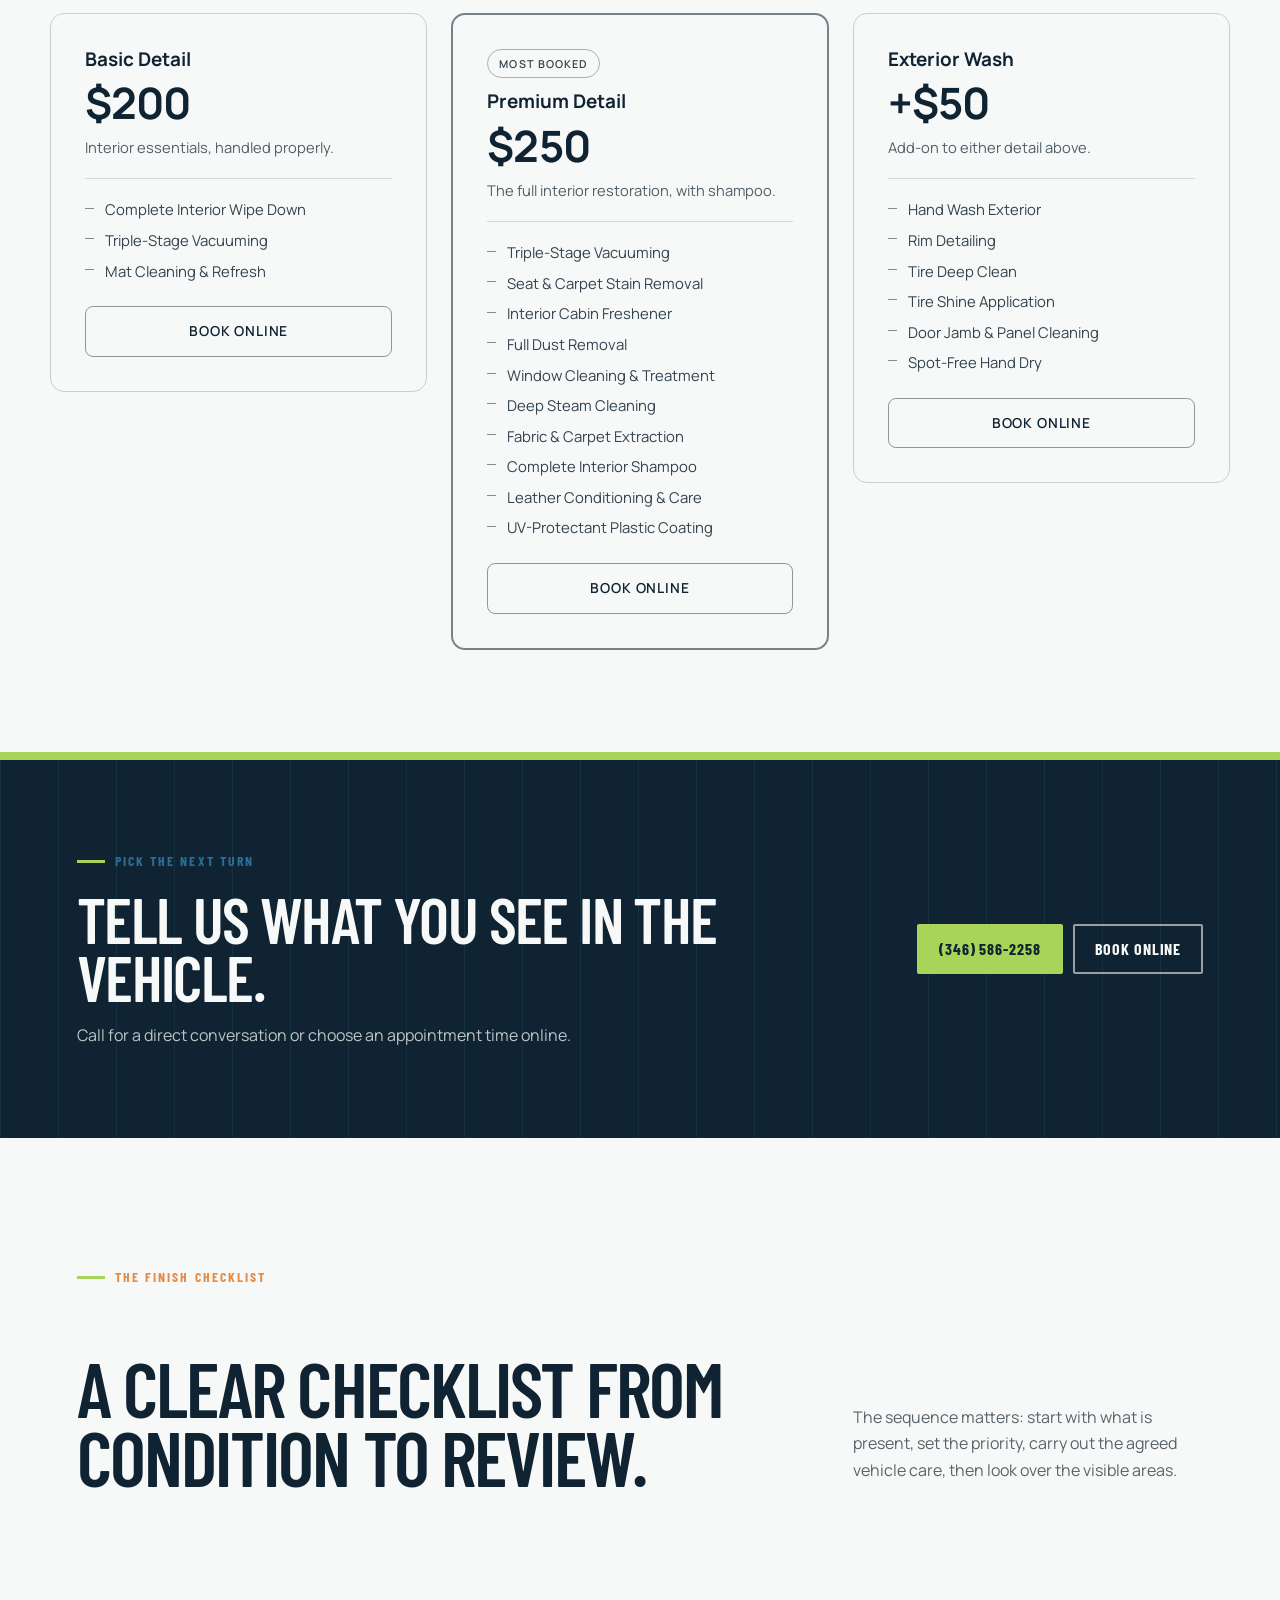
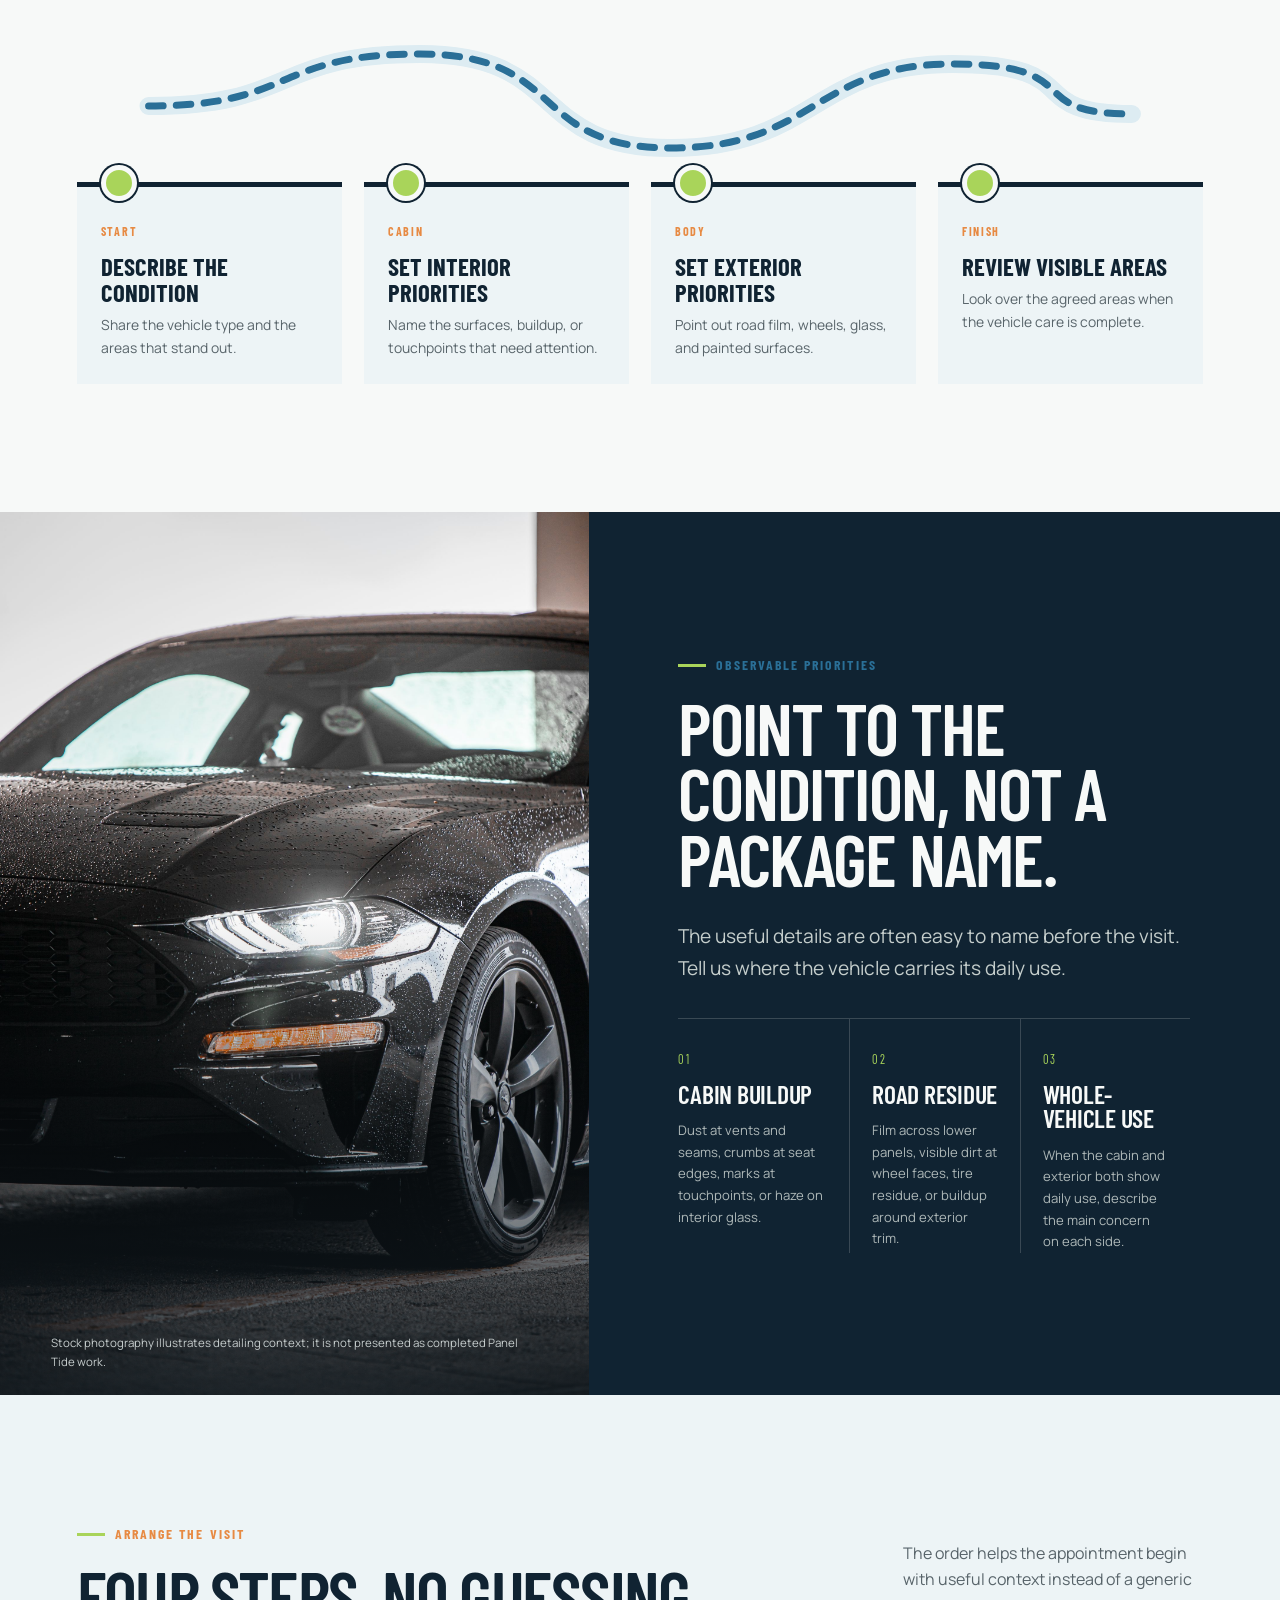
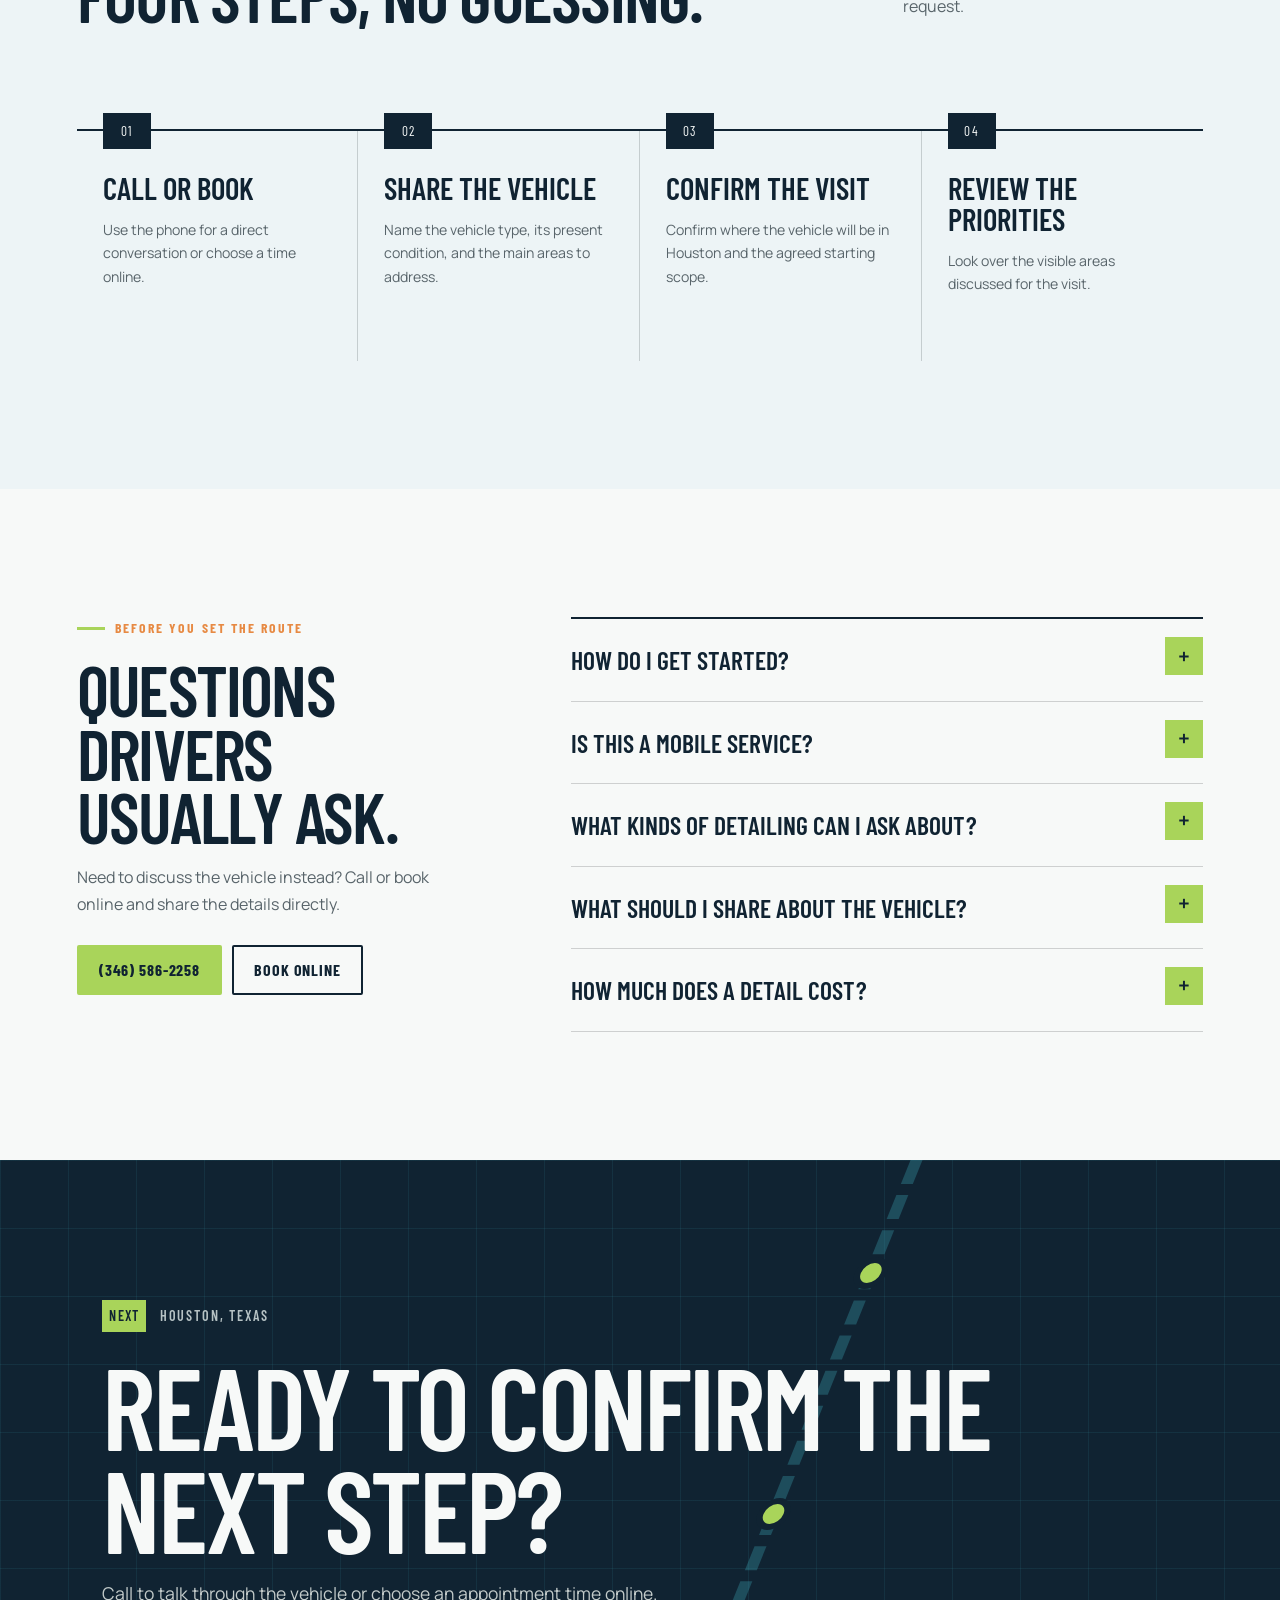
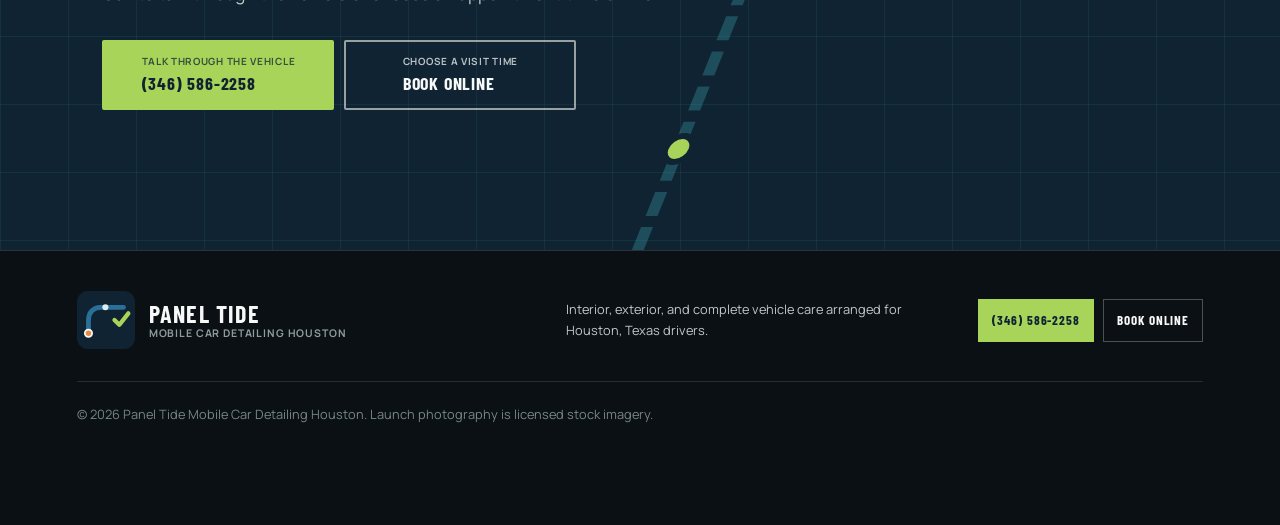
==== commit f6620024: "fix: sync GMB identity and pricing" ====
--- a/index.html
+++ b/index.html
@@ -3,7 +3,7 @@
 <head>
   <meta charset="utf-8">
   <meta name="viewport" content="width=device-width, initial-scale=1">
-  <title>Panel Tide Mobile Car Detailing Houston, TX</title>
+  <title>Panel Tide Mobile Car Detailing Houston | Call or Book Online</title>
   <meta name="description" content="Mobile car detailing in Houston, Texas for interior, exterior, and complete vehicle care. Call Panel Tide or book an appointment online.">
   <meta name="theme-color" content="#102332">
   <meta property="og:title" content="Panel Tide Mobile Car Detailing Houston">
@@ -19,88 +19,97 @@
   <link rel="preload" href="/assets/hero-route.jpg" as="image">
   <link rel="stylesheet" href="/styles.css">
   <script type="application/ld+json">
-  {
-    "@context": "https://schema.org",
-    "@type": "LocalBusiness",
-    "name": "Panel Tide Mobile Car Detailing Houston",
-    "url": "https://paneltide.shop/",
-    "description": "Mobile car detailing in Houston, Texas with interior, exterior, and complete vehicle care appointments.",
-    "areaServed": {
-      "@type": "City",
-      "name": "Houston",
-      "containedInPlace": {
-        "@type": "State",
-        "name": "Texas"
-      }
-    },
-    "hasOfferCatalog": {
-      "@type": "OfferCatalog",
-      "name": "Car detailing services",
-      "itemListElement": [
-        {
-          "@type": "Offer",
-          "itemOffered": {
-            "@type": "Service",
-            "name": "Interior car detailing"
+      {
+        "@context": "https://schema.org",
+        "@type": "LocalBusiness",
+        "name": "Panel Tide Mobile Car Detailing Houston",
+        "url": "https://paneltide.shop/",
+        "telephone": "+1 346-586-2258",
+        "address": {
+          "@type": "PostalAddress",
+          "streetAddress": "1111 League Line Rd",
+          "addressLocality": "Conroe",
+          "addressRegion": "TX",
+          "postalCode": "77303",
+          "addressCountry": "US"
+        },
+        "description": "Mobile car detailing in Houston, Texas with interior, exterior, and complete vehicle care appointments.",
+        "areaServed": {
+          "@type": "City",
+          "name": "Houston",
+          "containedInPlace": {
+            "@type": "State",
+            "name": "Texas"
           }
         },
-        {
-          "@type": "Offer",
-          "itemOffered": {
-            "@type": "Service",
-            "name": "Exterior car detailing"
+        "hasOfferCatalog": {
+          "@type": "OfferCatalog",
+          "name": "Car detailing services",
+          "itemListElement": [
+            {
+              "@type": "Offer",
+              "itemOffered": {
+                "@type": "Service",
+                "name": "Interior car detailing"
+              }
+            },
+            {
+              "@type": "Offer",
+              "itemOffered": {
+                "@type": "Service",
+                "name": "Exterior car detailing"
+              }
+            },
+            {
+              "@type": "Offer",
+              "itemOffered": {
+                "@type": "Service",
+                "name": "Complete car detailing"
+              }
+            }
+          ]
+        },
+        "priceRange": "$200-$250",
+        "makesOffer": [
+          {
+            "@type": "Offer",
+            "name": "Basic Detail",
+            "price": "200",
+            "priceCurrency": "USD",
+            "availability": "https://schema.org/InStock",
+            "itemOffered": {
+              "@type": "Service",
+              "name": "Basic Detail",
+              "description": "Interior essentials: complete interior wipe down, triple-stage vacuuming, and mat cleaning and refresh."
+            }
+          },
+          {
+            "@type": "Offer",
+            "name": "Premium Detail",
+            "price": "250",
+            "priceCurrency": "USD",
+            "availability": "https://schema.org/InStock",
+            "itemOffered": {
+              "@type": "Service",
+              "name": "Premium Detail",
+              "description": "The full interior restoration, including complete interior shampoo, deep steam cleaning, fabric and carpet extraction, and leather conditioning."
+            }
+          },
+          {
+            "@type": "Offer",
+            "name": "Exterior Wash",
+            "price": "50",
+            "priceCurrency": "USD",
+            "availability": "https://schema.org/InStock",
+            "itemOffered": {
+              "@type": "Service",
+              "name": "Exterior Wash",
+              "description": "Add-on exterior wash: hand wash, rim detailing, tire deep clean and shine, door jamb cleaning, and spot-free hand dry."
+            }
           }
-        },
-        {
-          "@type": "Offer",
-          "itemOffered": {
-            "@type": "Service",
-            "name": "Complete car detailing"
-          }
-        }
-      ]
-    },
-    "priceRange": "$200-$250",
-    "makesOffer": [
-      {
-        "@type": "Offer",
-        "name": "Basic Detail",
-        "price": "200",
-        "priceCurrency": "USD",
-        "availability": "https://schema.org/InStock",
-        "itemOffered": {
-          "@type": "Service",
-          "name": "Basic Detail",
-          "description": "Interior essentials: complete interior wipe down, triple-stage vacuuming, and mat cleaning and refresh."
-        }
-      },
-      {
-        "@type": "Offer",
-        "name": "Premium Detail",
-        "price": "250",
-        "priceCurrency": "USD",
-        "availability": "https://schema.org/InStock",
-        "itemOffered": {
-          "@type": "Service",
-          "name": "Premium Detail",
-          "description": "The full interior restoration, including complete interior shampoo, deep steam cleaning, fabric and carpet extraction, and leather conditioning."
-        }
-      },
-      {
-        "@type": "Offer",
-        "name": "Exterior Wash",
-        "price": "50",
-        "priceCurrency": "USD",
-        "availability": "https://schema.org/InStock",
-        "itemOffered": {
-          "@type": "Service",
-          "name": "Exterior Wash",
-          "description": "Add-on exterior wash: hand wash, rim detailing, tire deep clean and shine, door jamb cleaning, and spot-free hand dry."
-        }
+        ]
       }
-    ]
-  }
-  </script>
+    </script>
 </head>
 <body>
   <a class="skip-link" href="#main">Skip to content</a>
@@ -125,7 +134,7 @@
       <a href="#priorities">Priorities</a>
       <a href="#questions">Questions</a>
       <div class="nav-actions">
-        <a class="button button-call button-small" href="#contact" aria-disabled="true">Phone pending</a>
+        <a class="button button-call button-small" href="tel:+13465862258">(346) 586-2258</a>
         <a class="button button-book button-small" href="https://cal.com/sumitdatta/auto-detail-service">Book online</a>
       </div>
     </nav>
@@ -138,9 +147,9 @@
         <h1>Read every panel. <em>Follow the clean through.</em></h1>
         <p class="hero-lede">Houston roads leave a trace. Arrange focused interior, exterior, or complete car detailing around the vehicle you drive every day.</p>
         <div class="action-pair hero-actions">
-          <a class="button button-call button-large" href="#contact" aria-disabled="true">
+          <a class="button button-call button-large" href="tel:+13465862258">
             <span>Talk through the vehicle</span>
-            <strong>Phone pending</strong>
+            <strong>(346) 586-2258</strong>
           </a>
           <a class="button button-book button-large" href="https://cal.com/sumitdatta/auto-detail-service">
             <span>Choose a visit time</span>
@@ -310,7 +319,7 @@
         <p>Call for a direct conversation or choose an appointment time online.</p>
       </div>
       <div class="action-pair">
-        <a class="button button-call" href="#contact" aria-disabled="true">Phone pending</a>
+        <a class="button button-call" href="tel:+13465862258">(346) 586-2258</a>
         <a class="button button-book button-book-light" href="https://cal.com/sumitdatta/auto-detail-service">Book online</a>
       </div>
     </section>
@@ -403,14 +412,14 @@
         <h2 id="questions-title">Questions drivers usually ask.</h2>
         <p>Need to discuss the vehicle instead? Call or book online and share the details directly.</p>
         <div class="action-pair questions-actions">
-          <a class="button button-call" href="#contact" aria-disabled="true">Phone pending</a>
+          <a class="button button-call" href="tel:+13465862258">(346) 586-2258</a>
           <a class="button button-book button-book-dark" href="https://cal.com/sumitdatta/auto-detail-service">Book online</a>
         </div>
       </div>
       <div class="faq-list">
         <details>
           <summary>How do I get started?</summary>
-          <p>Phone pending or book online. Share the vehicle type, its condition, the areas that need attention, and where it will be in Houston.</p>
+          <p>Call (346) 586-2258 or book online. Share the vehicle type, its condition, the areas that need attention, and where it will be in Houston.</p>
         </details>
         <details>
           <summary>Is this a mobile service?</summary>
@@ -439,9 +448,9 @@
       <h2>Ready to confirm the next step?</h2>
       <p>Call to talk through the vehicle or choose an appointment time online.</p>
       <div class="action-pair final-actions">
-        <a class="button button-call button-large" href="#contact" aria-disabled="true">
+        <a class="button button-call button-large" href="tel:+13465862258">
           <span>Talk through the vehicle</span>
-          <strong>Phone pending</strong>
+          <strong>(346) 586-2258</strong>
         </a>
         <a class="button button-book button-book-light button-large" href="https://cal.com/sumitdatta/auto-detail-service">
           <span>Choose a visit time</span>
@@ -458,14 +467,14 @@
     </div>
     <p>Interior, exterior, and complete vehicle care arranged for Houston, Texas drivers.</p>
     <div class="footer-actions">
-      <a href="#contact" aria-disabled="true">Phone pending</a>
+      <a href="tel:+13465862258">(346) 586-2258</a>
       <a href="https://cal.com/sumitdatta/auto-detail-service">Book online</a>
     </div>
     <p class="footer-fine">© <span data-year>2026</span> Panel Tide Mobile Car Detailing Houston. Launch photography is licensed stock imagery.</p>
   </footer>
 
   <div class="mobile-action-bar" aria-label="Contact options">
-    <a href="#contact" aria-disabled="true"><span>Call</span><strong>Phone pending</strong></a>
+    <a href="tel:+13465862258"><span>Call</span><strong>(346) 586-2258</strong></a>
     <a href="https://cal.com/sumitdatta/auto-detail-service"><span>Schedule</span><strong>Book online</strong></a>
   </div>
 
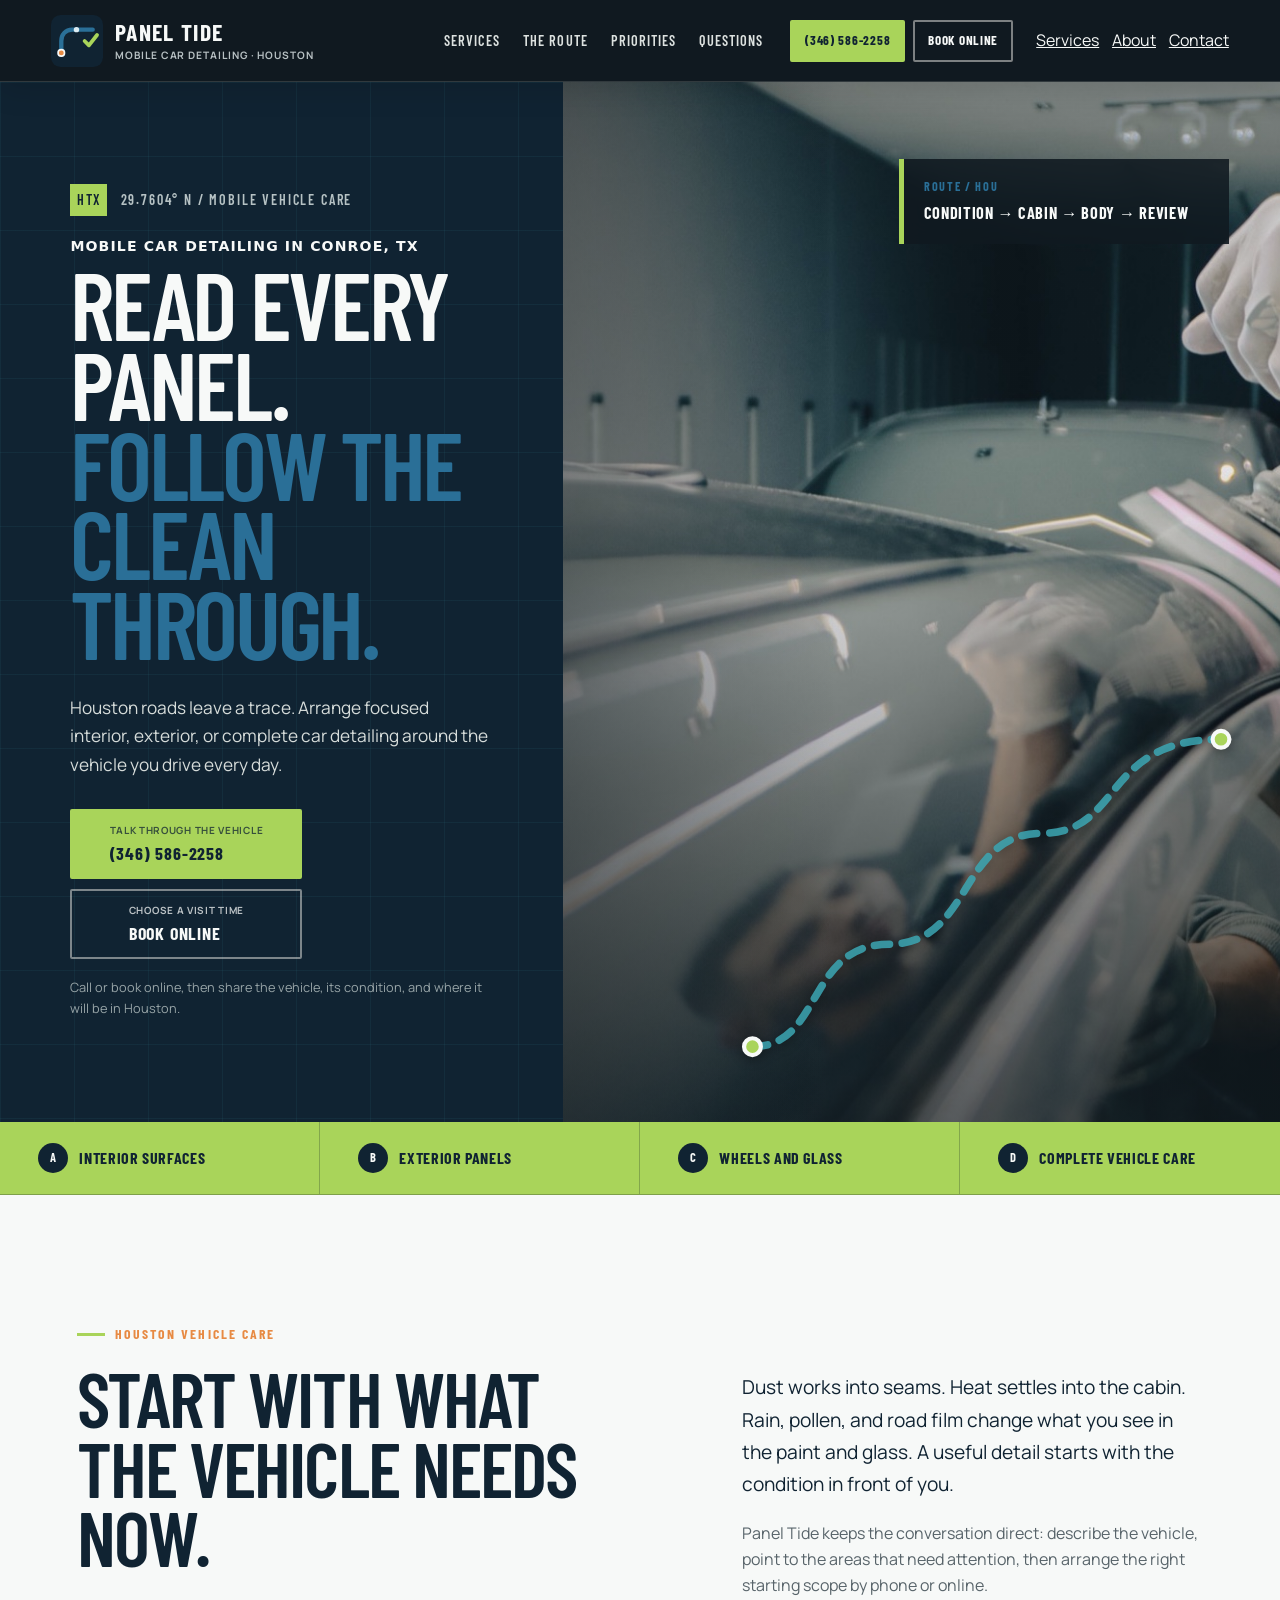
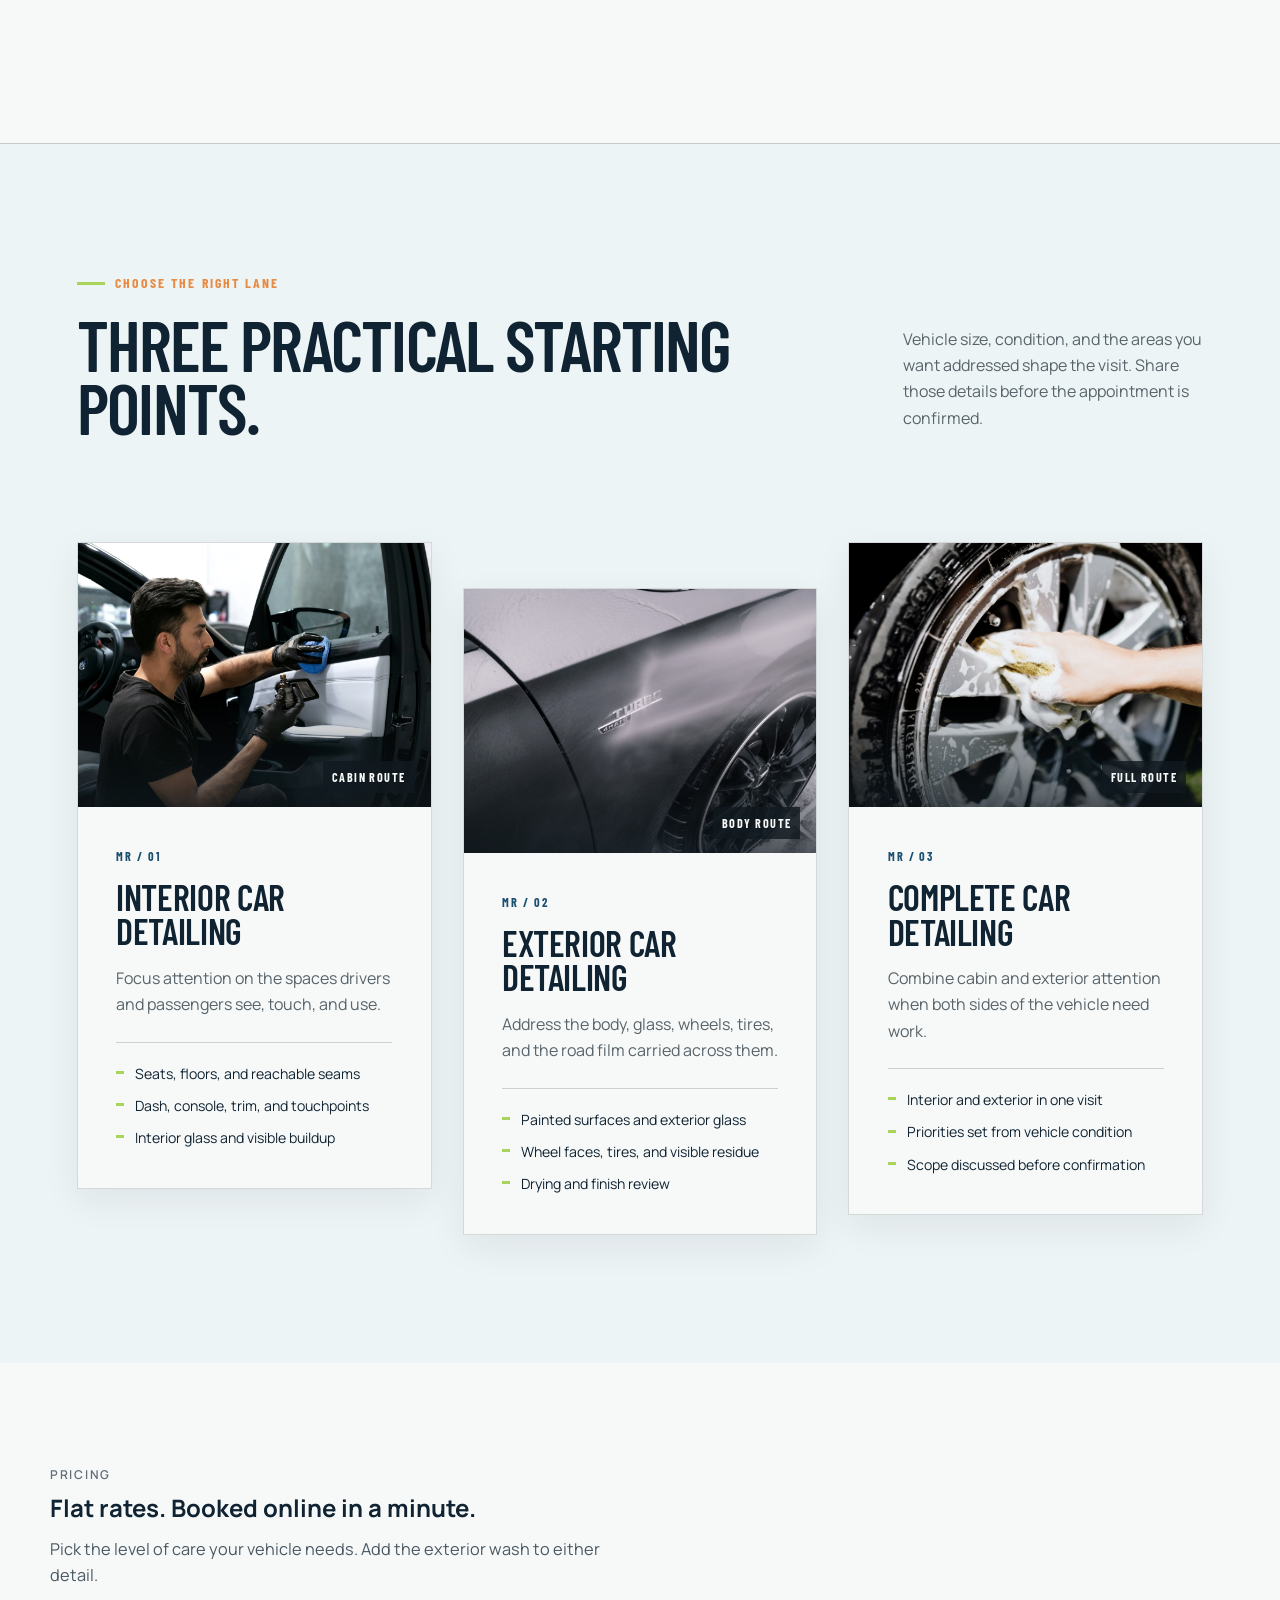
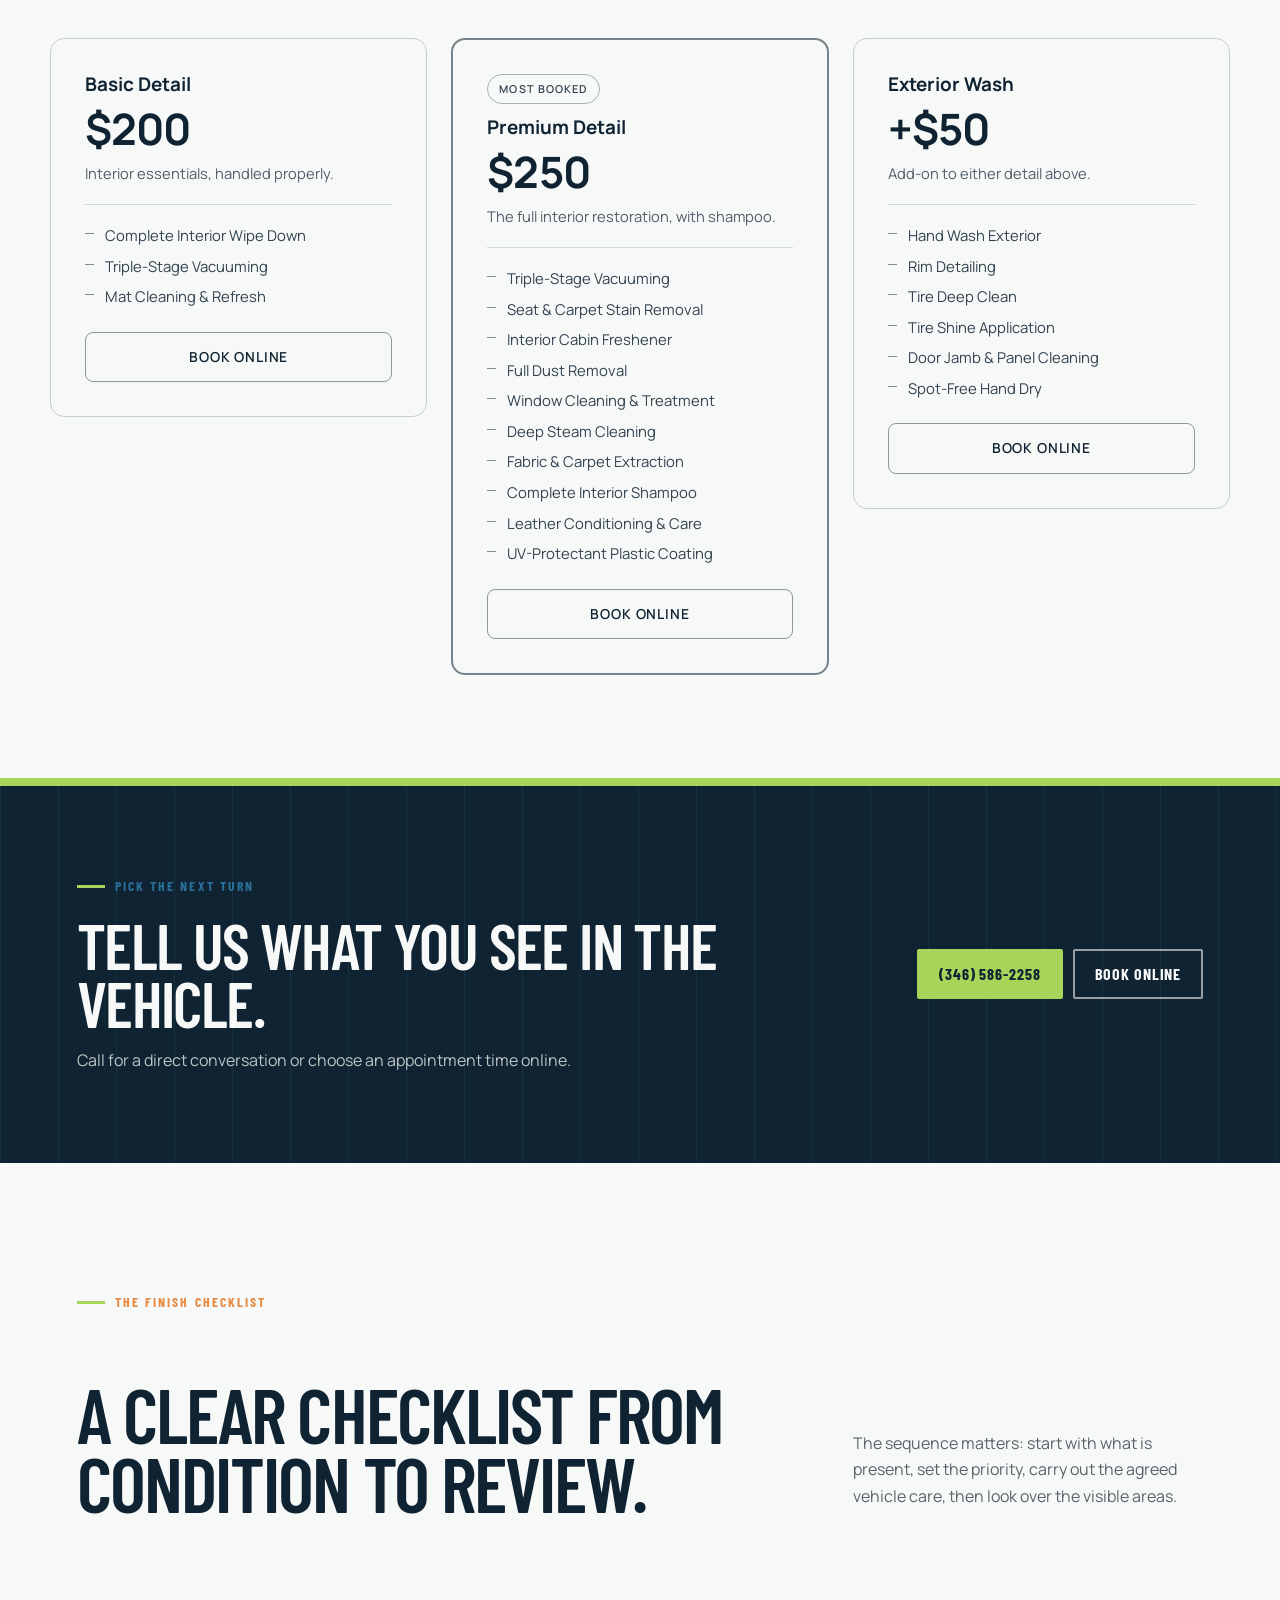
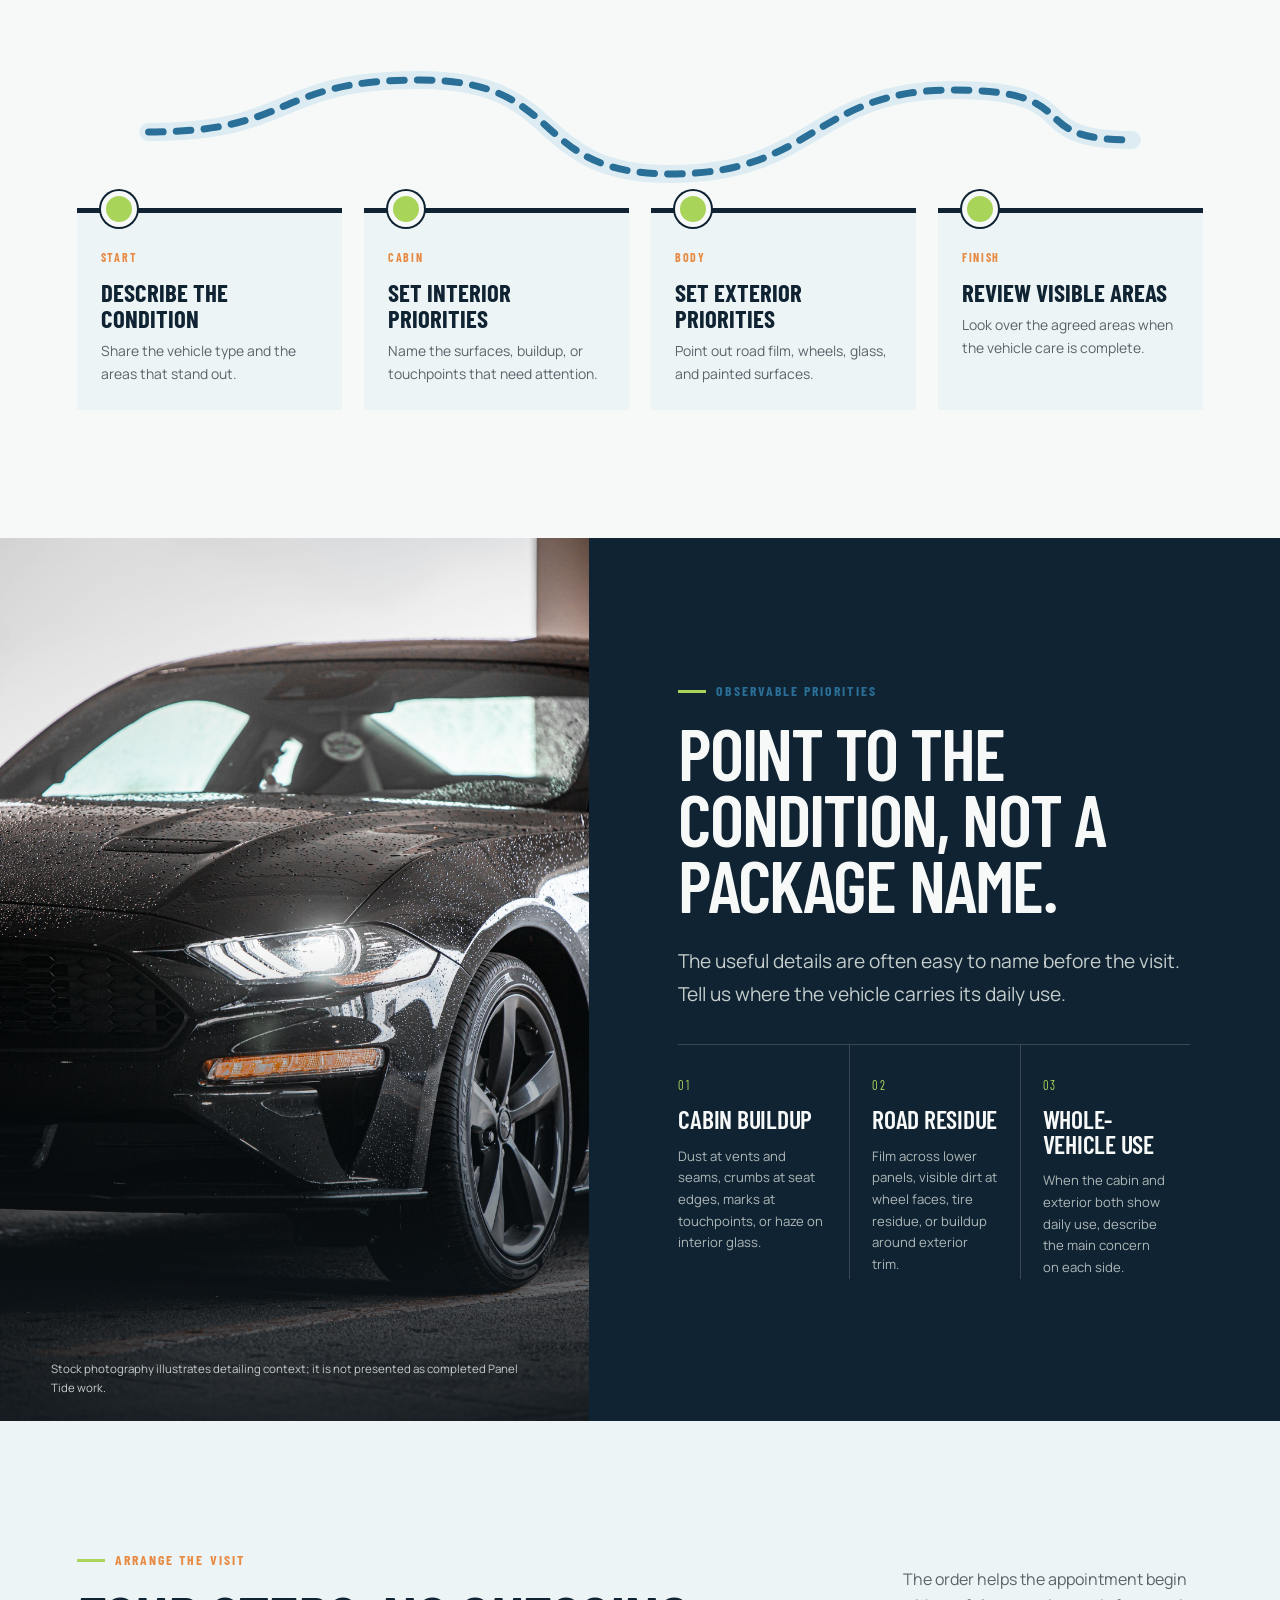
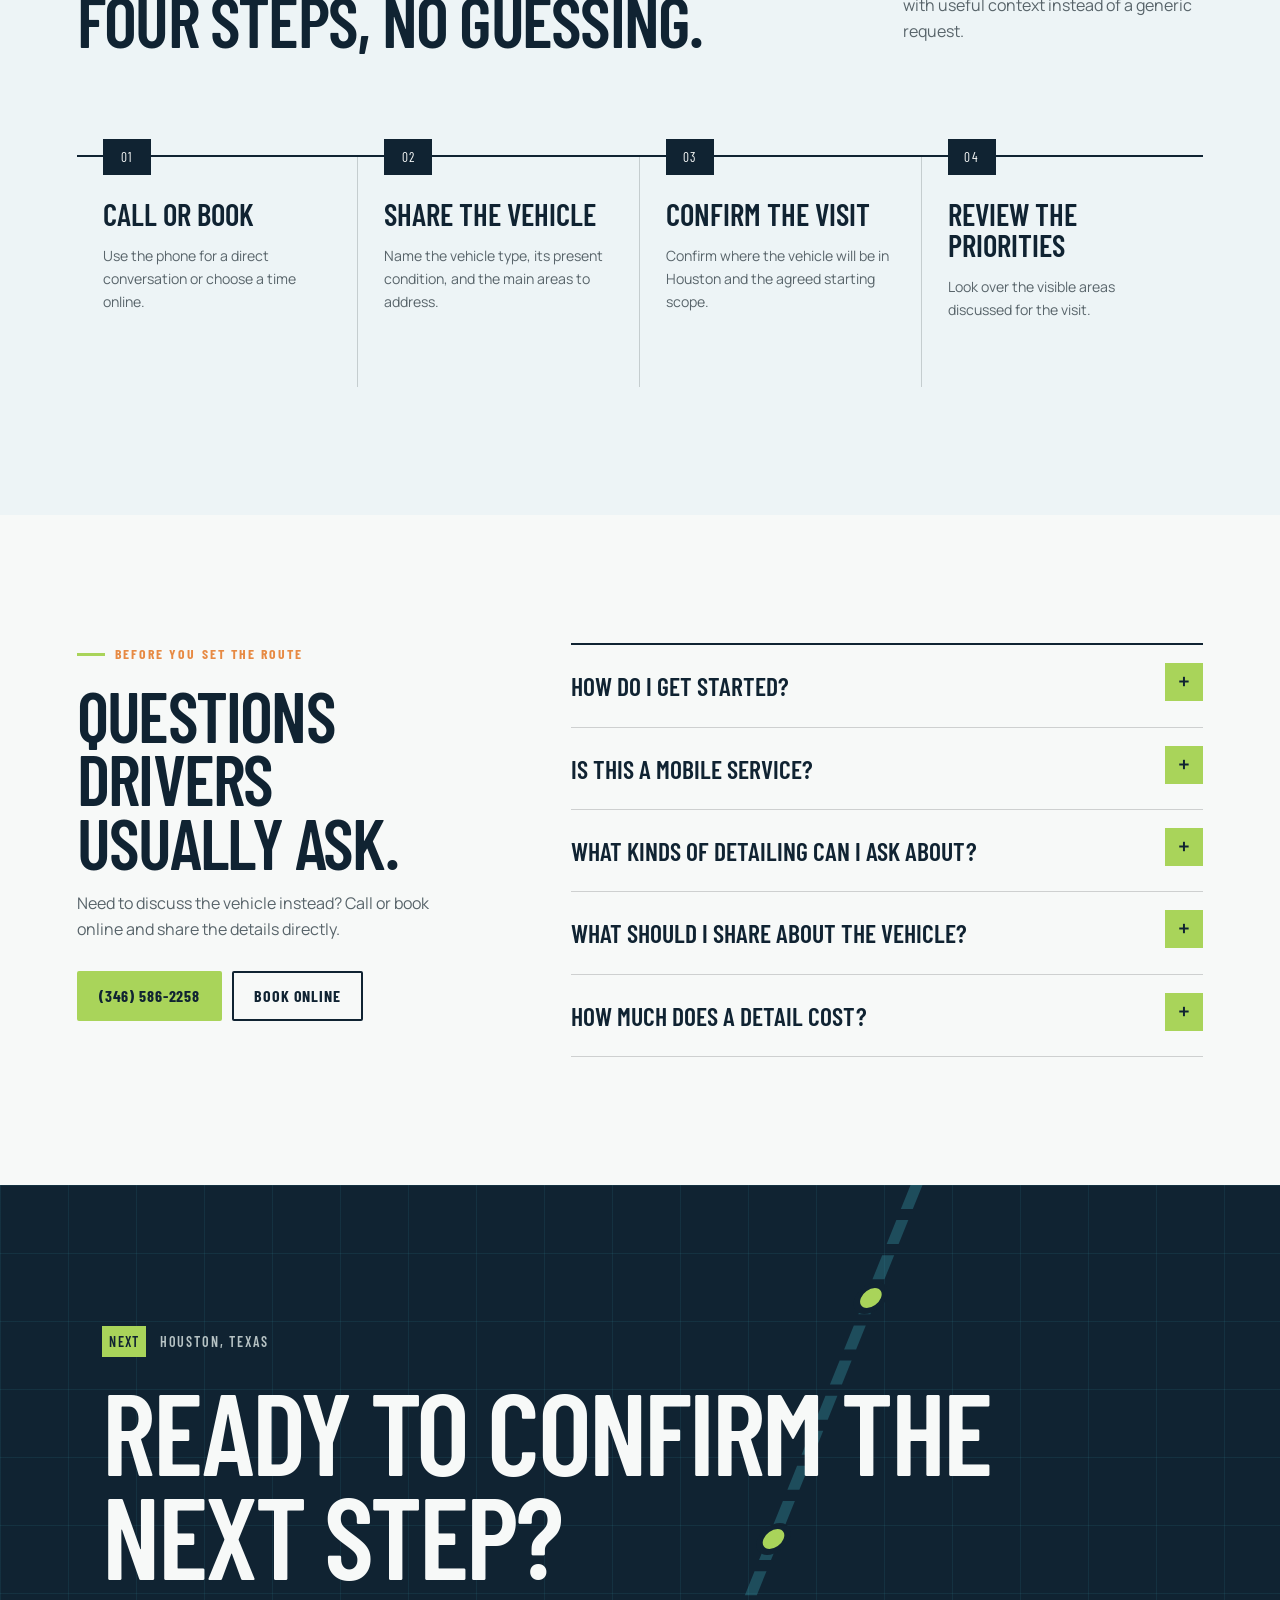
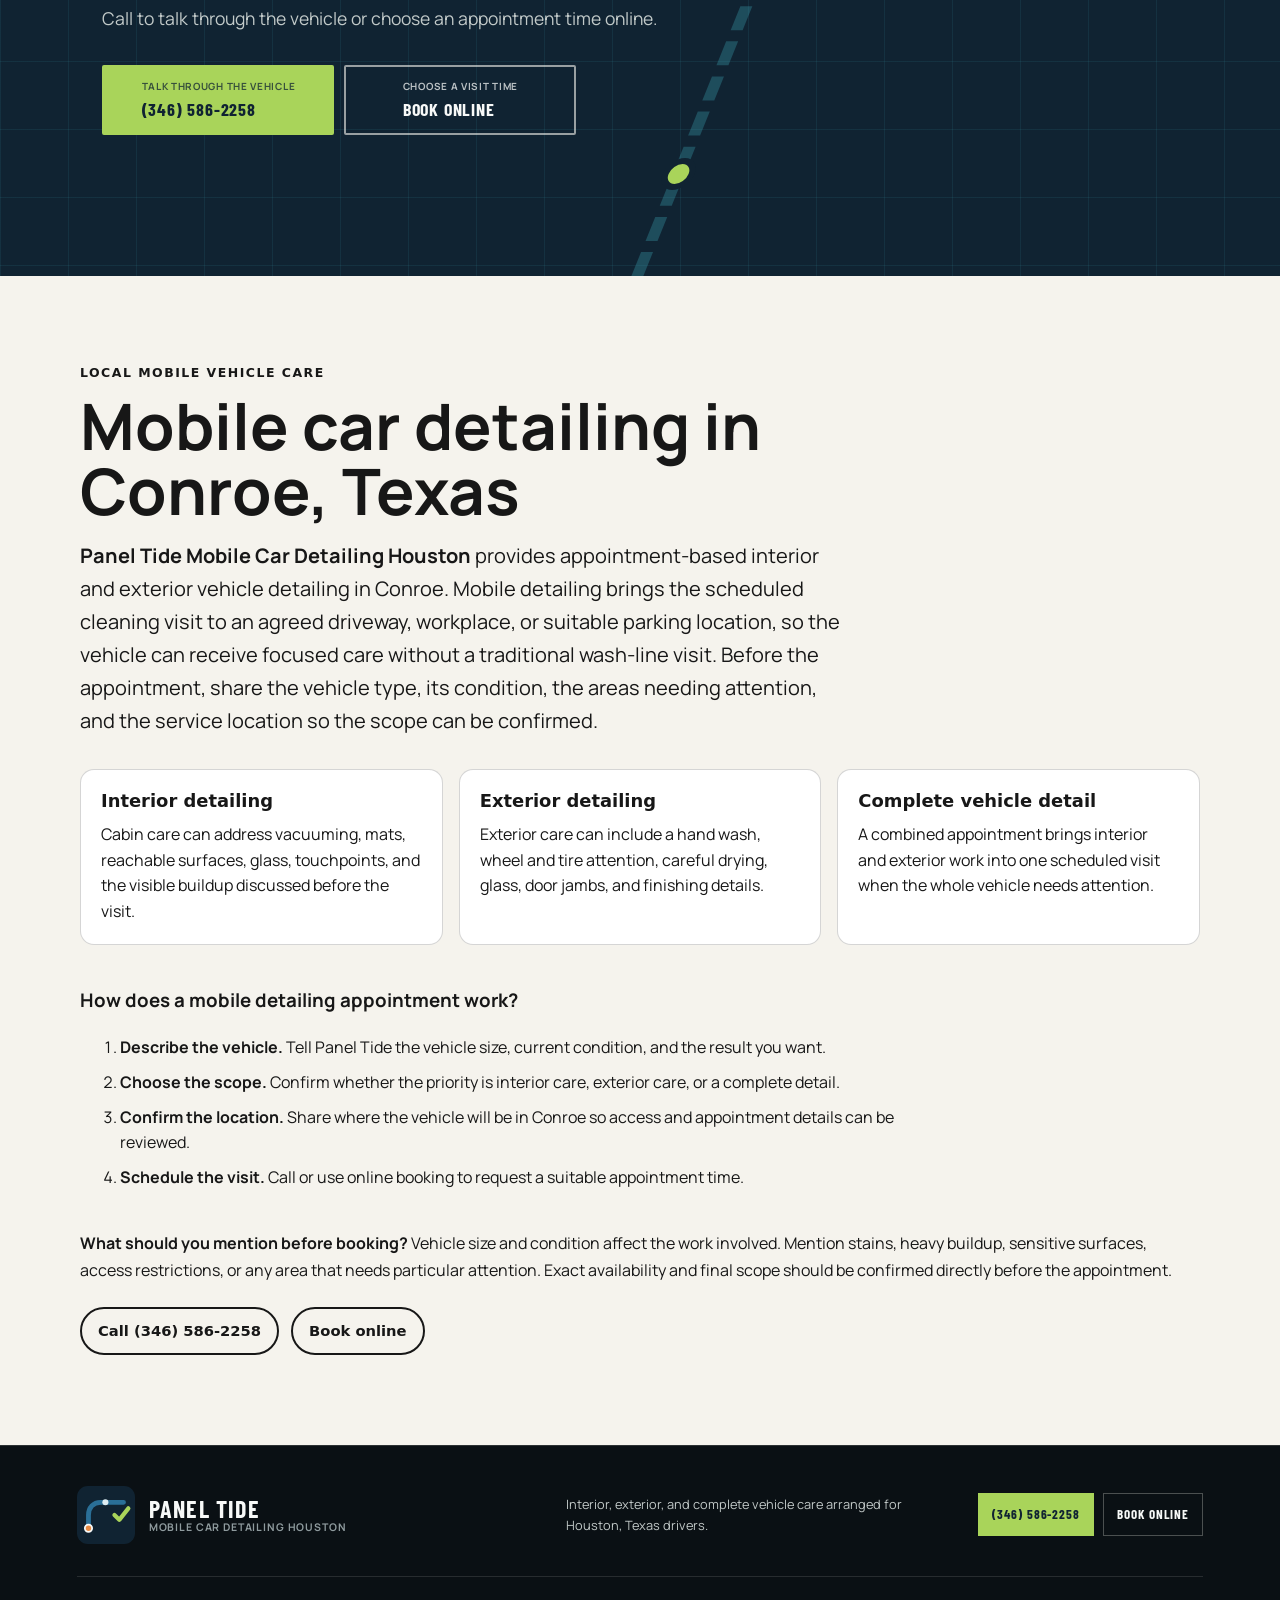
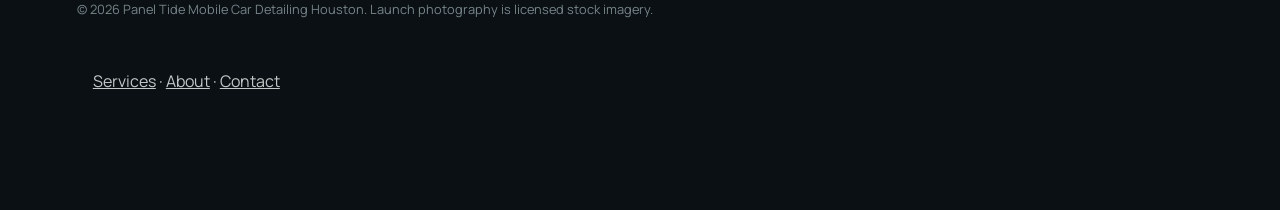
==== commit 1ec43b96: "Sync live site and add Cloudflare Workers deploy config Co-Authored-By: Claude Opus 5.5 <noreply@ant" ====
--- a/index.html
+++ b/index.html
@@ -3,14 +3,8 @@
 <head>
   <meta charset="utf-8">
   <meta name="viewport" content="width=device-width, initial-scale=1">
-  <title>Panel Tide Mobile Car Detailing Houston | Call or Book Online</title>
-  <meta name="description" content="Mobile car detailing in Houston, Texas for interior, exterior, and complete vehicle care. Call Panel Tide or book an appointment online.">
+  <title>Mobile Car Detailing in Conroe, TX | Panel Tide</title>
   <meta name="theme-color" content="#102332">
-  <meta property="og:title" content="Panel Tide Mobile Car Detailing Houston">
-  <meta property="og:description" content="Call or book mobile car detailing for interior, exterior, and complete vehicle care in Houston, Texas.">
-  <meta property="og:type" content="website">
-  <meta property="og:url" content="https://paneltide.shop/">
-  <meta property="og:image" content="https://paneltide.shop/assets/hero-route.jpg">
   <link rel="canonical" href="https://paneltide.shop/">
   <link rel="icon" href="/assets/favicon.svg" type="image/svg+xml">
   <link rel="preconnect" href="https://fonts.googleapis.com">
@@ -19,98 +13,179 @@
   <link rel="preload" href="/assets/hero-route.jpg" as="image">
   <link rel="stylesheet" href="/styles.css">
   <script type="application/ld+json">
+{
+  "@context": "https://schema.org",
+  "@type": "AutomotiveBusiness",
+  "name": "Panel Tide Mobile Car Detailing Houston",
+  "url": "https://paneltide.shop/",
+  "telephone": "+1 346-586-2258",
+  "address": {
+    "@type": "PostalAddress",
+    "streetAddress": "1111 League Line Rd",
+    "addressLocality": "Conroe",
+    "addressRegion": "TX",
+    "postalCode": "77303",
+    "addressCountry": "US"
+  },
+  "description": "Mobile car detailing in Houston, Texas with interior, exterior, and complete vehicle care appointments.",
+  "areaServed": {
+    "@type": "City",
+    "name": "Conroe",
+    "containedInPlace": {
+      "@type": "State",
+      "name": "Texas"
+    }
+  },
+  "hasOfferCatalog": {
+    "@type": "OfferCatalog",
+    "name": "Car detailing services",
+    "itemListElement": [
       {
-        "@context": "https://schema.org",
-        "@type": "LocalBusiness",
-        "name": "Panel Tide Mobile Car Detailing Houston",
-        "url": "https://paneltide.shop/",
-        "telephone": "+1 346-586-2258",
-        "address": {
-          "@type": "PostalAddress",
-          "streetAddress": "1111 League Line Rd",
-          "addressLocality": "Conroe",
-          "addressRegion": "TX",
-          "postalCode": "77303",
-          "addressCountry": "US"
-        },
-        "description": "Mobile car detailing in Houston, Texas with interior, exterior, and complete vehicle care appointments.",
-        "areaServed": {
-          "@type": "City",
-          "name": "Houston",
-          "containedInPlace": {
-            "@type": "State",
-            "name": "Texas"
-          }
-        },
-        "hasOfferCatalog": {
-          "@type": "OfferCatalog",
-          "name": "Car detailing services",
-          "itemListElement": [
-            {
-              "@type": "Offer",
-              "itemOffered": {
-                "@type": "Service",
-                "name": "Interior car detailing"
-              }
-            },
-            {
-              "@type": "Offer",
-              "itemOffered": {
-                "@type": "Service",
-                "name": "Exterior car detailing"
-              }
-            },
-            {
-              "@type": "Offer",
-              "itemOffered": {
-                "@type": "Service",
-                "name": "Complete car detailing"
-              }
-            }
-          ]
-        },
-        "priceRange": "$200-$250",
-        "makesOffer": [
-          {
-            "@type": "Offer",
-            "name": "Basic Detail",
-            "price": "200",
-            "priceCurrency": "USD",
-            "availability": "https://schema.org/InStock",
-            "itemOffered": {
-              "@type": "Service",
-              "name": "Basic Detail",
-              "description": "Interior essentials: complete interior wipe down, triple-stage vacuuming, and mat cleaning and refresh."
-            }
-          },
-          {
-            "@type": "Offer",
-            "name": "Premium Detail",
-            "price": "250",
-            "priceCurrency": "USD",
-            "availability": "https://schema.org/InStock",
-            "itemOffered": {
-              "@type": "Service",
-              "name": "Premium Detail",
-              "description": "The full interior restoration, including complete interior shampoo, deep steam cleaning, fabric and carpet extraction, and leather conditioning."
-            }
-          },
-          {
-            "@type": "Offer",
-            "name": "Exterior Wash",
-            "price": "50",
-            "priceCurrency": "USD",
-            "availability": "https://schema.org/InStock",
-            "itemOffered": {
-              "@type": "Service",
-              "name": "Exterior Wash",
-              "description": "Add-on exterior wash: hand wash, rim detailing, tire deep clean and shine, door jamb cleaning, and spot-free hand dry."
-            }
-          }
-        ]
+        "@type": "Offer",
+        "itemOffered": {
+          "@type": "Service",
+          "name": "Interior car detailing"
+        }
+      },
+      {
+        "@type": "Offer",
+        "itemOffered": {
+          "@type": "Service",
+          "name": "Exterior car detailing"
+        }
+      },
+      {
+        "@type": "Offer",
+        "itemOffered": {
+          "@type": "Service",
+          "name": "Complete car detailing"
+        }
       }
+    ]
+  },
+  "priceRange": "$200-$250",
+  "makesOffer": [
+    {
+      "@type": "Offer",
+      "name": "Basic Detail",
+      "price": "200",
+      "priceCurrency": "USD",
+      "availability": "https://schema.org/InStock",
+      "itemOffered": {
+        "@type": "Service",
+        "name": "Basic Detail",
+        "description": "Interior essentials: complete interior wipe down, triple-stage vacuuming, and mat cleaning and refresh."
+      }
+    },
+    {
+      "@type": "Offer",
+      "name": "Premium Detail",
+      "price": "250",
+      "priceCurrency": "USD",
+      "availability": "https://schema.org/InStock",
+      "itemOffered": {
+        "@type": "Service",
+        "name": "Premium Detail",
+        "description": "The full interior restoration, including complete interior shampoo, deep steam cleaning, fabric and carpet extraction, and leather conditioning."
+      }
+    },
+    {
+      "@type": "Offer",
+      "name": "Exterior Wash",
+      "price": "50",
+      "priceCurrency": "USD",
+      "availability": "https://schema.org/InStock",
+      "itemOffered": {
+        "@type": "Service",
+        "name": "Exterior Wash",
+        "description": "Add-on exterior wash: hand wash, rim detailing, tire deep clean and shine, door jamb cleaning, and spot-free hand dry."
+      }
+    }
+  ],
+  "@id": "https://paneltide.shop/#business",
+  "geo": {
+    "@type": "GeoCoordinates",
+    "latitude": 30.364950334299,
+    "longitude": -95.477229768965
+  },
+  "image": "https://paneltide.shop/assets/hero-route.jpg",
+  "contactPoint": {
+    "@type": "ContactPoint",
+    "telephone": "+1 346-586-2258",
+    "contactType": "customer service",
+    "areaServed": "US-TX",
+    "availableLanguage": "English"
+  }
+}
     </script>
-</head>
+<!-- SEO-GEO:START -->
+  <meta name="description" content="Mobile car detailing in Conroe, TX from Panel Tide, with interior cleaning, exterior hand washing, and complete details. Call or book online.">
+  <meta name="robots" content="index, follow, max-image-preview:large, max-snippet:-1, max-video-preview:-1">
+  <meta property="og:locale" content="en_US">
+  <meta property="og:type" content="website">
+  <meta property="og:site_name" content="Panel Tide">
+  <meta property="og:title" content="Mobile Car Detailing in Conroe, TX | Panel Tide">
+  <meta property="og:description" content="Mobile car detailing in Conroe, TX from Panel Tide, with interior cleaning, exterior hand washing, and complete details. Call or book online.">
+  <meta property="og:url" content="https://paneltide.shop/">
+  <meta property="og:image" content="https://paneltide.shop/assets/hero-route.jpg">
+  <meta name="twitter:image" content="https://paneltide.shop/assets/hero-route.jpg">
+  <meta name="twitter:card" content="summary_large_image">
+  <meta name="twitter:title" content="Mobile Car Detailing in Conroe, TX | Panel Tide">
+  <meta name="twitter:description" content="Mobile car detailing in Conroe, TX from Panel Tide, with interior cleaning, exterior hand washing, and complete details. Call or book online.">
+  <style id="seo-geo-styles">
+    .seo-local-intent { display:block; margin:0 0 .55rem; font:700 clamp(.78rem,1.1vw,.95rem)/1.2 system-ui,sans-serif; letter-spacing:.08em; text-transform:uppercase; }
+    .seo-geo-section { background:#f5f3ed; color:#171717; padding:clamp(3.5rem,7vw,6.5rem) clamp(1.25rem,5vw,5rem); }
+    .seo-geo-inner { width:min(1120px,100%); margin:0 auto; }
+    .seo-geo-kicker { margin:0 0 .75rem; font:700 .78rem/1.2 system-ui,sans-serif; letter-spacing:.12em; text-transform:uppercase; }
+    .seo-geo-section h2 { max-width:22ch; margin:0 0 1rem; color:inherit; font-size:clamp(2rem,5vw,4rem); line-height:1.02; }
+    .seo-geo-answer { max-width:760px; margin:0 0 2rem; font-size:clamp(1.05rem,2vw,1.25rem); line-height:1.65; }
+    .seo-geo-grid { display:grid; grid-template-columns:repeat(3,minmax(0,1fr)); gap:1rem; margin:2rem 0; }
+    .seo-geo-card { border:1px solid rgba(23,23,23,.18); border-radius:14px; padding:1.25rem; background:#fff; }
+    .seo-geo-card h3 { margin:0 0 .6rem; color:inherit; font:700 1.12rem/1.25 system-ui,sans-serif; }
+    .seo-geo-card p { margin:0; line-height:1.6; }
+    .seo-geo-steps { max-width:820px; margin:2.5rem 0; }
+    .seo-geo-steps li { margin:.65rem 0; line-height:1.55; }
+    .seo-geo-actions { display:flex; flex-wrap:wrap; gap:.75rem; margin-top:1.5rem; }
+    .seo-geo-action { display:inline-flex; align-items:center; min-height:48px; padding:.75rem 1rem; border:2px solid currentColor; border-radius:999px; color:inherit; font:700 .92rem/1 system-ui,sans-serif; text-decoration:none; }
+    @media (max-width:760px) { .seo-geo-grid { grid-template-columns:1fr; } }
+  </style>
+<!-- SEO-GEO:END -->
+  <script id="seo-geo-entity-schema" type="application/ld+json">
+{
+  "@context": "https://schema.org",
+  "@graph": [
+    {
+      "@type": "WebSite",
+      "@id": "https://paneltide.shop/#website",
+      "url": "https://paneltide.shop/",
+      "name": "Panel Tide Mobile Car Detailing Houston",
+      "inLanguage": "en-US",
+      "publisher": {
+        "@id": "https://paneltide.shop/#business"
+      }
+    },
+    {
+      "@type": "Service",
+      "@id": "https://paneltide.shop/#mobile-car-detailing",
+      "name": "Mobile Car Detailing in Conroe, Texas",
+      "serviceType": "Mobile car detailing",
+      "provider": {
+        "@id": "https://paneltide.shop/#business"
+      },
+      "areaServed": {
+        "@type": "City",
+        "name": "Conroe",
+        "containedInPlace": {
+          "@type": "State",
+          "name": "Texas"
+        }
+      },
+      "url": "https://paneltide.shop/#services"
+    }
+  ]
+}
+  </script>
+<style id="SEO-NEXT-NAV-CSS">.seo-next-nav{display:flex;gap:.8rem;flex-wrap:wrap}.seo-next-footer-nav{padding:1rem}.seo-next-footer-nav a{color:inherit}</style></head>
 <body>
   <a class="skip-link" href="#main">Skip to content</a>
 
@@ -137,14 +212,14 @@
         <a class="button button-call button-small" href="tel:+13465862258">(346) 586-2258</a>
         <a class="button button-book button-small" href="https://cal.com/sumitdatta/auto-detail-service">Book online</a>
       </div>
-    </nav>
+    <!-- SEO-NEXT-NAV:START --><div class="seo-next-nav" aria-label="Expanded site pages"><a href="/services/">Services</a><a href="/about/">About</a><a href="/contact/">Contact</a></div><!-- SEO-NEXT-NAV:END --></nav>
   </header>
 
   <main id="main">
     <section class="hero" id="top">
       <div class="hero-copy">
         <p class="coordinate"><span>HTX</span> 29.7604° N / Mobile vehicle care</p>
-        <h1>Read every panel. <em>Follow the clean through.</em></h1>
+        <h1><span class="seo-local-intent" data-seo-local-intent>Mobile Car Detailing in Conroe, TX</span>Read every panel. <em>Follow the clean through.</em></h1>
         <p class="hero-lede">Houston roads leave a trace. Arrange focused interior, exterior, or complete car detailing around the vehicle you drive every day.</p>
         <div class="action-pair hero-actions">
           <a class="button button-call button-large" href="tel:+13465862258">
@@ -458,6 +533,46 @@
         </a>
       </div>
     </section>
+  <!-- SEO-GEO-LOCAL:START -->
+    <section class="seo-geo-section" id="local-detailing" aria-labelledby="local-detailing-title">
+      <div class="seo-geo-inner">
+        <p class="seo-geo-kicker">Local mobile vehicle care</p>
+        <h2 id="local-detailing-title">Mobile car detailing in Conroe, Texas</h2>
+        <p class="seo-geo-answer"><strong>Panel Tide Mobile Car Detailing Houston</strong> provides appointment-based interior and exterior vehicle detailing in Conroe. Mobile detailing brings the scheduled cleaning visit to an agreed driveway, workplace, or suitable parking location, so the vehicle can receive focused care without a traditional wash-line visit. Before the appointment, share the vehicle type, its condition, the areas needing attention, and the service location so the scope can be confirmed.</p>
+
+        <div class="seo-geo-grid" aria-label="Available detailing options">
+          <article class="seo-geo-card">
+            <h3>Interior detailing</h3>
+            <p>Cabin care can address vacuuming, mats, reachable surfaces, glass, touchpoints, and the visible buildup discussed before the visit.</p>
+          </article>
+          <article class="seo-geo-card">
+            <h3>Exterior detailing</h3>
+            <p>Exterior care can include a hand wash, wheel and tire attention, careful drying, glass, door jambs, and finishing details.</p>
+          </article>
+          <article class="seo-geo-card">
+            <h3>Complete vehicle detail</h3>
+            <p>A combined appointment brings interior and exterior work into one scheduled visit when the whole vehicle needs attention.</p>
+          </article>
+        </div>
+
+        <div class="seo-geo-steps">
+          <h3>How does a mobile detailing appointment work?</h3>
+          <ol>
+            <li><strong>Describe the vehicle.</strong> Tell Panel Tide the vehicle size, current condition, and the result you want.</li>
+            <li><strong>Choose the scope.</strong> Confirm whether the priority is interior care, exterior care, or a complete detail.</li>
+            <li><strong>Confirm the location.</strong> Share where the vehicle will be in Conroe so access and appointment details can be reviewed.</li>
+            <li><strong>Schedule the visit.</strong> Call or use online booking to request a suitable appointment time.</li>
+          </ol>
+        </div>
+
+        <p><strong>What should you mention before booking?</strong> Vehicle size and condition affect the work involved. Mention stains, heavy buildup, sensitive surfaces, access restrictions, or any area that needs particular attention. Exact availability and final scope should be confirmed directly before the appointment.</p>
+        <div class="seo-geo-actions">
+          <a class="seo-geo-action" href="tel:+13465862258">Call (346) 586-2258</a>
+          <a class="seo-geo-action" href="https://cal.com/sumitdatta/auto-detail-service" target="_blank" rel="noopener">Book online</a>
+        </div>
+      </div>
+    </section>
+<!-- SEO-GEO-LOCAL:END -->
   </main>
 
   <footer class="site-footer">
@@ -471,7 +586,7 @@
       <a href="https://cal.com/sumitdatta/auto-detail-service">Book online</a>
     </div>
     <p class="footer-fine">© <span data-year>2026</span> Panel Tide Mobile Car Detailing Houston. Launch photography is licensed stock imagery.</p>
-  </footer>
+  <!-- SEO-NEXT-NAV:START --><nav class="seo-next-footer-nav" aria-label="Expanded footer navigation"><a href="/services/">Services</a> · <a href="/about/">About</a> · <a href="/contact/">Contact</a></nav><!-- SEO-NEXT-NAV:END --></footer>
 
   <div class="mobile-action-bar" aria-label="Contact options">
     <a href="tel:+13465862258"><span>Call</span><strong>(346) 586-2258</strong></a>
